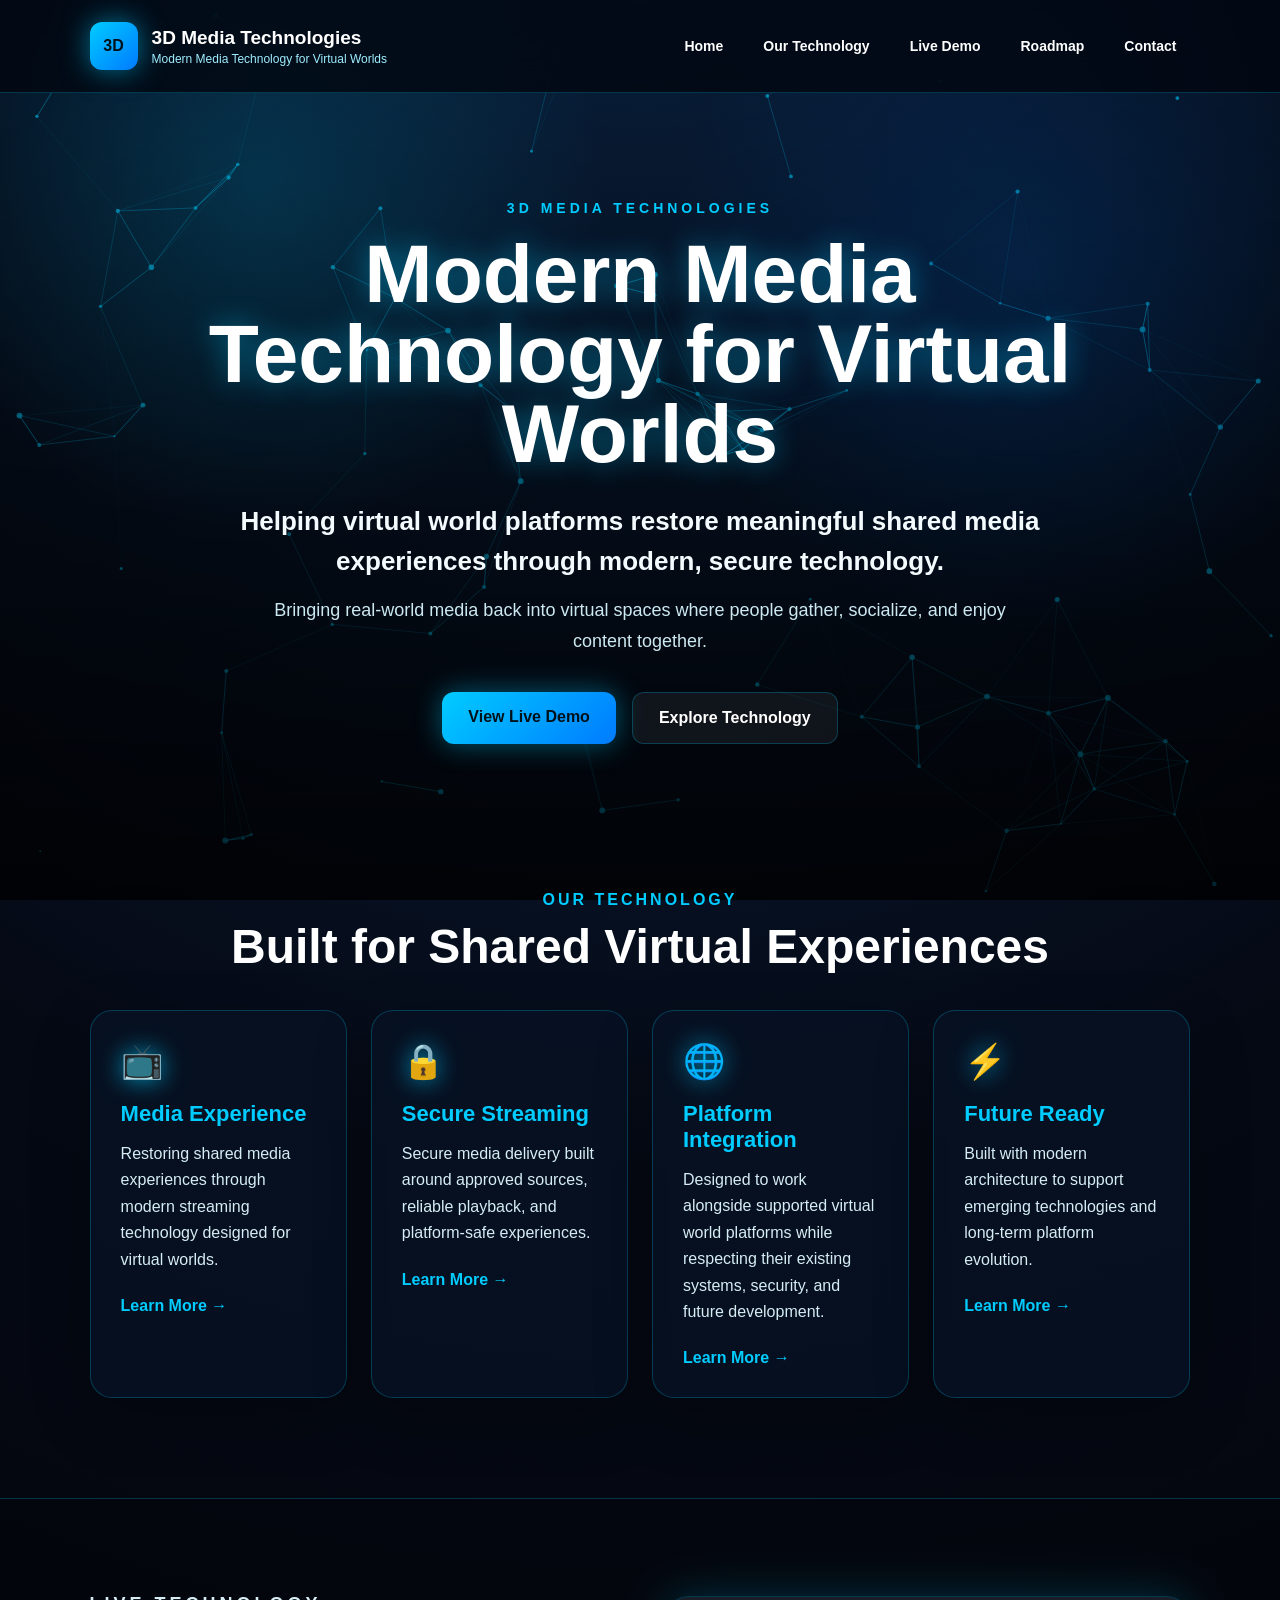
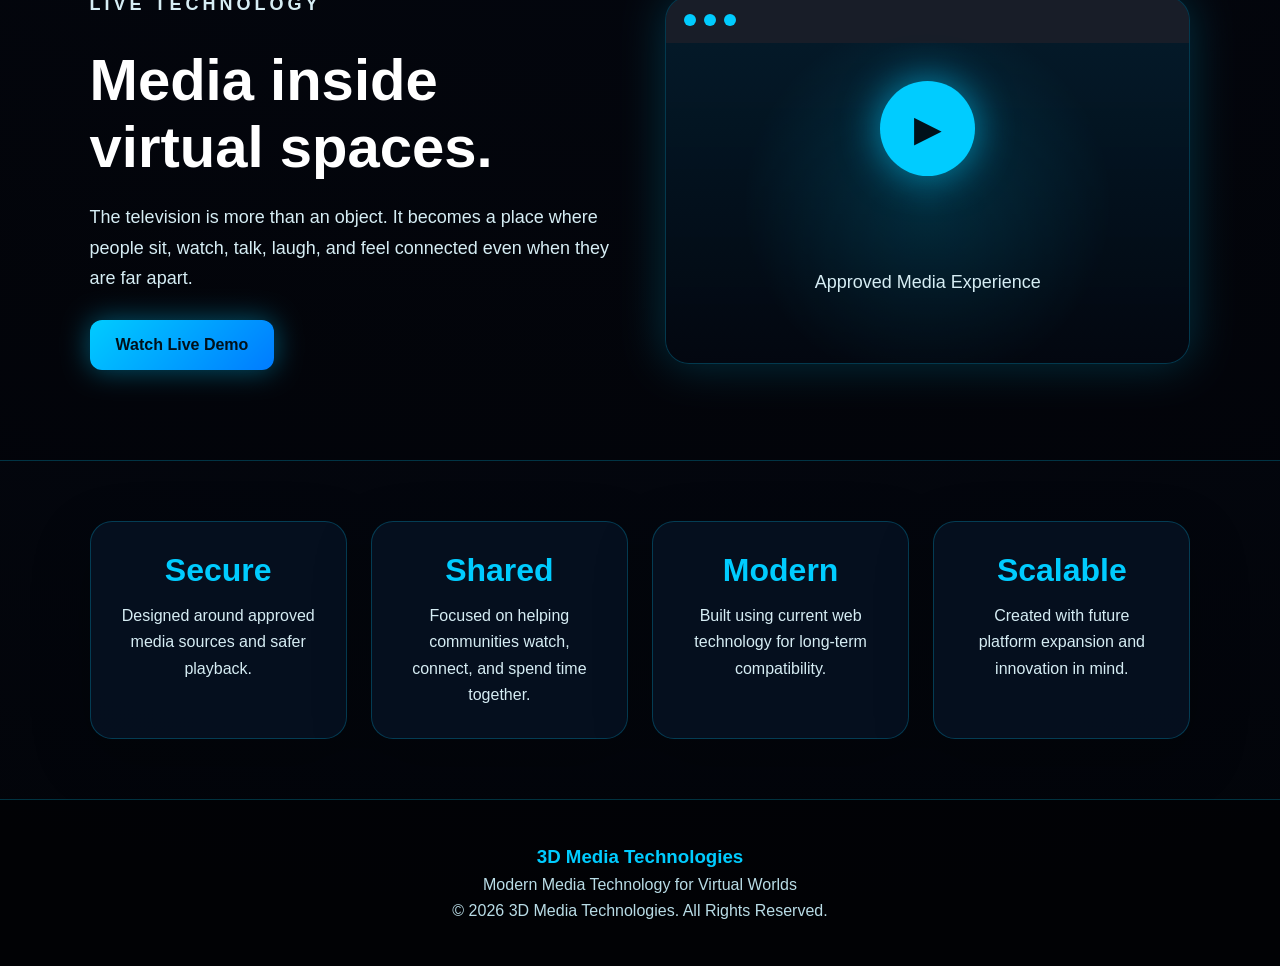
==== index.html @ 2efa40c1 "Add files via upload" ====
<!DOCTYPE html><html lang="en"><head><meta charset="UTF-8"><meta name="viewport" content="width=device-width, initial-scale=1.0"><title>3D Media Technologies</title><link rel="stylesheet" href="style.css"></head><body><canvas id="networkCanvas"></canvas>
<header class="navbar">
  <div class="brand"><span class="logo">3D</span><div><h2>3D Media Technologies</h2><p>Modern Media Technology for Virtual Worlds</p></div></div>
  <nav><a href="index.html">Home</a><a href="technology.html">Our Technology</a><a href="demo.html">Live Demo</a><a href="roadmap.html">Roadmap</a><a href="contact.html">Contact</a></nav>
</header><main>
<section class="hero"><div class="hero-content"><p class="eyebrow">3D MEDIA TECHNOLOGIES</p><h1>Modern Media Technology for Virtual Worlds</h1><p class="hero-text">Helping virtual world platforms restore meaningful shared media experiences through modern, secure technology.</p><p class="hero-subtext">Bringing real-world media back into virtual spaces where people gather, socialize, and enjoy content together.</p><div class="hero-buttons"><a class="primary-btn" href="demo.html">View Live Demo</a><a class="secondary-btn" href="technology.html">Explore Technology</a></div></div></section>
<section class="cards-section"><div class="section-title"><p>OUR TECHNOLOGY</p><h2>Built for Shared Virtual Experiences</h2></div><div class="cards">
<div class="card"><div class="icon">📺</div><h3>Media Experience</h3><p>Restoring shared media experiences through modern streaming technology designed for virtual worlds.</p><a href="technology.html">Learn More →</a></div>
<div class="card"><div class="icon">🔒</div><h3>Secure Streaming</h3><p>Secure media delivery built around approved sources, reliable playback, and platform-safe experiences.</p><a href="technology.html">Learn More →</a></div>
<div class="card"><div class="icon">🌐</div><h3>Platform Integration</h3><p>Designed to work alongside supported virtual world platforms while respecting their existing systems, security, and future development.</p><a href="technology.html">Learn More →</a></div>
<div class="card"><div class="icon">⚡</div><h3>Future Ready</h3><p>Built with modern architecture to support emerging technologies and long-term platform evolution.</p><a href="roadmap.html">Learn More →</a></div>
</div></section>
<section class="showcase"><div><p class="eyebrow">LIVE TECHNOLOGY</p><h2>Media inside virtual spaces.</h2><p>The television is more than an object. It becomes a place where people sit, watch, talk, laugh, and feel connected even when they are far apart.</p><a class="primary-btn" href="demo.html">Watch Live Demo</a></div><div class="screen-card"><div class="screen-top"><span></span><span></span><span></span></div><div class="screen-body"><div class="play-circle">▶</div><p>Approved Media Experience</p></div></div></section>
<section class="stats-section"><div class="stat-card"><h3>Secure</h3><p>Designed around approved media sources and safer playback.</p></div><div class="stat-card"><h3>Shared</h3><p>Focused on helping communities watch, connect, and spend time together.</p></div><div class="stat-card"><h3>Modern</h3><p>Built using current web technology for long-term compatibility.</p></div><div class="stat-card"><h3>Scalable</h3><p>Created with future platform expansion and innovation in mind.</p></div></section>
</main>
<footer><h3>3D Media Technologies</h3><p>Modern Media Technology for Virtual Worlds</p><p>© 2026 3D Media Technologies. All Rights Reserved.</p></footer><script src="script.js"></script></body></html>
---- style.css ----
*{margin:0;padding:0;box-sizing:border-box}:root{--blue:#00ccff;--blue2:#007bff;--line:rgba(0,204,255,.24);--card:rgba(7,18,36,.78)}body{min-height:100vh;background:radial-gradient(circle at top,#0b2547 0%,#050914 45%,#020409 100%);color:white;font-family:Arial,Helvetica,sans-serif;overflow-x:hidden}#networkCanvas{position:fixed;inset:0;z-index:-2;width:100%;height:100%}body:before{content:"";position:fixed;inset:0;background:radial-gradient(circle at 20% 20%,rgba(0,204,255,.17),transparent 28%),radial-gradient(circle at 80% 30%,rgba(0,120,255,.15),transparent 30%),linear-gradient(rgba(0,0,0,.15),rgba(0,0,0,.78));z-index:-1}.navbar{position:sticky;top:0;z-index:10;display:flex;justify-content:space-between;align-items:center;gap:28px;padding:22px 7%;background:rgba(2,6,15,.78);backdrop-filter:blur(18px);border-bottom:1px solid var(--line)}.brand{display:flex;align-items:center;gap:14px}.logo{display:grid;place-items:center;width:48px;height:48px;background:linear-gradient(135deg,var(--blue),var(--blue2));color:#00111a;font-weight:900;border-radius:12px;box-shadow:0 0 28px rgba(0,204,255,.55)}.brand h2{font-size:19px}.brand p{color:#9feeff;font-size:12px;margin-top:3px}.navbar nav{display:flex;gap:12px;flex-wrap:wrap;justify-content:flex-end}.navbar nav a{color:white;text-decoration:none;font-size:14px;font-weight:700;padding:10px 14px;border-radius:999px;transition:.25s}.navbar nav a:hover{color:#00111a;background:var(--blue);box-shadow:0 0 20px rgba(0,204,255,.5)}.hero{min-height:82vh;display:grid;place-items:center;text-align:center;padding:90px 7% 70px}.page-hero{min-height:70vh}.hero-content{max-width:980px;animation:fadeUp .9s ease both}.eyebrow{color:var(--blue);font-size:14px;letter-spacing:4px;font-weight:900;margin-bottom:18px}.hero h1{font-size:clamp(42px,7vw,82px);line-height:.98;text-shadow:0 0 28px rgba(0,204,255,.45);margin-bottom:26px}.hero-text{max-width:850px;margin:0 auto 14px;font-size:clamp(19px,2.4vw,26px);line-height:1.55;color:#f4fbff;font-weight:700}.hero-subtext{max-width:760px;margin:0 auto 36px;font-size:18px;line-height:1.7;color:#cce9f2}.hero-buttons{display:flex;justify-content:center;gap:16px;flex-wrap:wrap}.primary-btn,.secondary-btn,.button{display:inline-block;text-decoration:none;padding:16px 26px;border-radius:12px;font-weight:900;transition:.25s}.primary-btn,.button{background:linear-gradient(135deg,var(--blue),var(--blue2));color:#00111a;box-shadow:0 0 28px rgba(0,204,255,.42)}.secondary-btn{color:white;border:1px solid var(--line);background:rgba(255,255,255,.06)}.primary-btn:hover,.secondary-btn:hover,.button:hover{transform:translateY(-4px);box-shadow:0 0 35px rgba(0,204,255,.65)}.cards-section{padding:60px 7% 100px}.section-title{text-align:center;margin-bottom:36px}.section-title p{color:var(--blue);font-weight:900;letter-spacing:3px;margin-bottom:10px}.section-title h2{font-size:clamp(30px,4vw,48px)}.cards{display:grid;grid-template-columns:repeat(4,1fr);gap:24px}.page-cards{margin-top:42px}.card,.stat-card,.contact-box,.timeline div{background:var(--card);border:1px solid var(--line);border-radius:22px;padding:30px;box-shadow:0 20px 60px rgba(0,0,0,.24);transition:.25s}.card:hover,.stat-card:hover,.timeline div:hover{transform:translateY(-8px);border-color:rgba(0,204,255,.7);box-shadow:0 0 35px rgba(0,204,255,.22)}.icon{font-size:34px;margin-bottom:20px;filter:drop-shadow(0 0 12px rgba(0,204,255,.7))}.card h3,.stat-card h3,.timeline h3,.contact-box h3{color:var(--blue);margin-bottom:14px;font-size:22px}.card p,.stat-card p,.timeline p,.contact-box p{color:#d6edf4;line-height:1.65;font-size:16px}.card a{color:var(--blue);display:inline-block;margin-top:24px;text-decoration:none;font-weight:900}.showcase{padding:90px 7%;display:grid;grid-template-columns:1fr 1fr;gap:50px;align-items:center;background:rgba(0,0,0,.22);border-top:1px solid var(--line);border-bottom:1px solid var(--line)}.showcase h2{font-size:clamp(34px,5vw,58px);margin-bottom:22px}.showcase p{color:#d6edf4;line-height:1.7;font-size:18px;margin-bottom:26px}.screen-card{border:1px solid var(--line);border-radius:24px;overflow:hidden;background:rgba(5,12,25,.86);box-shadow:0 0 45px rgba(0,204,255,.22)}.screen-top{height:46px;background:rgba(255,255,255,.08);display:flex;align-items:center;gap:8px;padding:0 18px}.screen-top span{width:12px;height:12px;border-radius:50%;background:var(--blue)}.screen-body{height:320px;display:grid;place-items:center;text-align:center;background:linear-gradient(rgba(0,204,255,.08),rgba(0,0,0,.3)),radial-gradient(circle,rgba(0,204,255,.18),transparent 60%)}.play-circle{width:95px;height:95px;display:grid;place-items:center;border-radius:50%;background:var(--blue);color:#00111a;font-size:36px;box-shadow:0 0 40px rgba(0,204,255,.65);margin-bottom:14px}.stats-section{padding:60px 7%;display:grid;grid-template-columns:repeat(4,1fr);gap:24px}.stat-card{text-align:center}.stat-card h3{font-size:32px}.timeline{display:grid;grid-template-columns:repeat(4,1fr);gap:24px;margin-top:42px}.timeline span{display:inline-grid;place-items:center;width:44px;height:44px;border-radius:50%;background:var(--blue);color:#00111a;font-weight:900;margin-bottom:18px}.player{margin:30px auto;display:flex;justify-content:center;gap:12px;flex-wrap:wrap}input{width:430px;max-width:90%;padding:15px;font-size:17px;border-radius:10px;border:1px solid var(--line);background:rgba(255,255,255,.94)}button{padding:15px 25px;font-size:17px;border-radius:10px;border:none;background:var(--blue);color:#00111a;font-weight:900;cursor:pointer}#videoBox{margin-top:35px}iframe{max-width:92%;border-radius:16px;box-shadow:0 0 40px rgba(0,204,255,.25)}.contact-box{max-width:650px;margin:38px auto 0}footer{text-align:center;padding:46px 7%;background:rgba(0,0,0,.42);border-top:1px solid var(--line)}footer h3{color:var(--blue);margin-bottom:8px}footer p{color:#b9dce6;margin-top:8px}@keyframes fadeUp{from{opacity:0;transform:translateY(24px)}to{opacity:1;transform:translateY(0)}}@media(max-width:1000px){.navbar{flex-direction:column;align-items:flex-start}.navbar nav{justify-content:flex-start}.cards,.stats-section,.timeline{grid-template-columns:repeat(2,1fr)}.showcase{grid-template-columns:1fr}}@media(max-width:620px){.navbar{padding:20px}.brand h2{font-size:17px}.hero{min-height:auto;padding:80px 20px 60px}.cards,.stats-section,.timeline{grid-template-columns:1fr}.cards-section,.showcase{padding:60px 20px}}
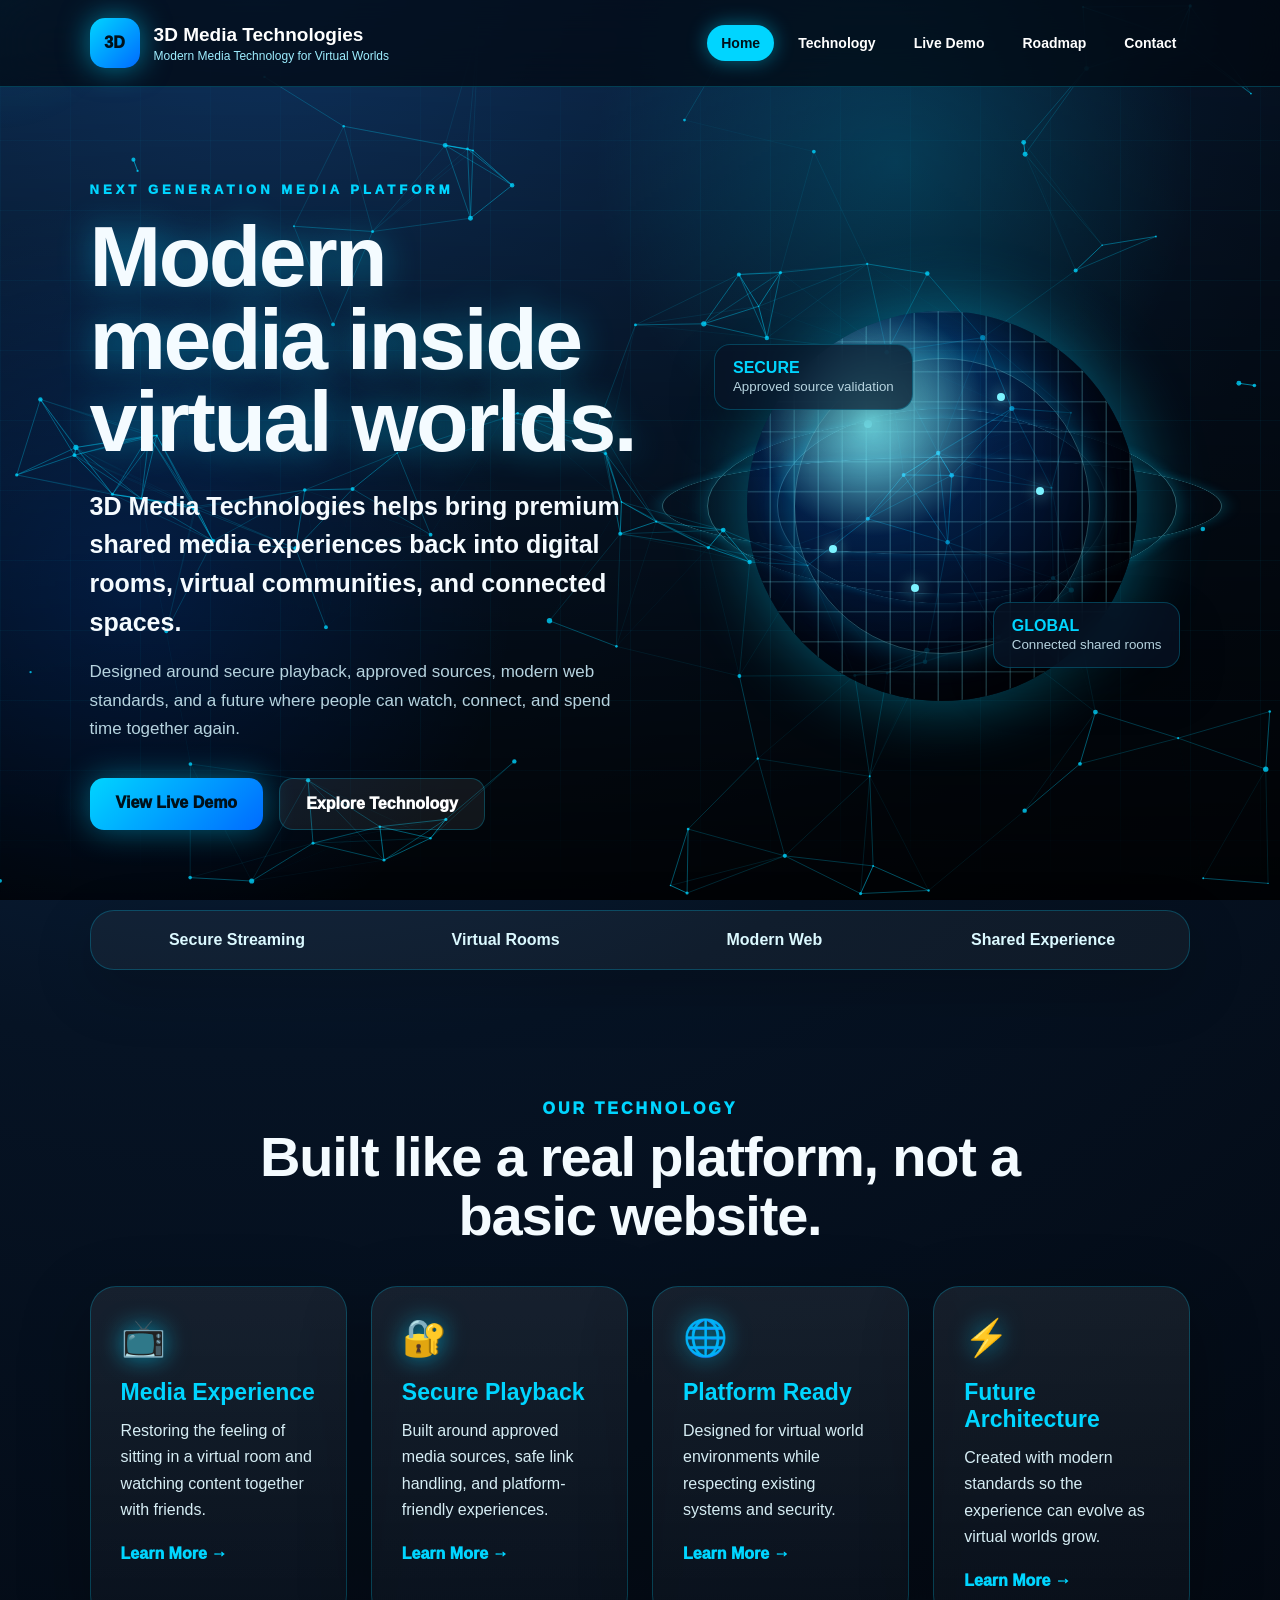
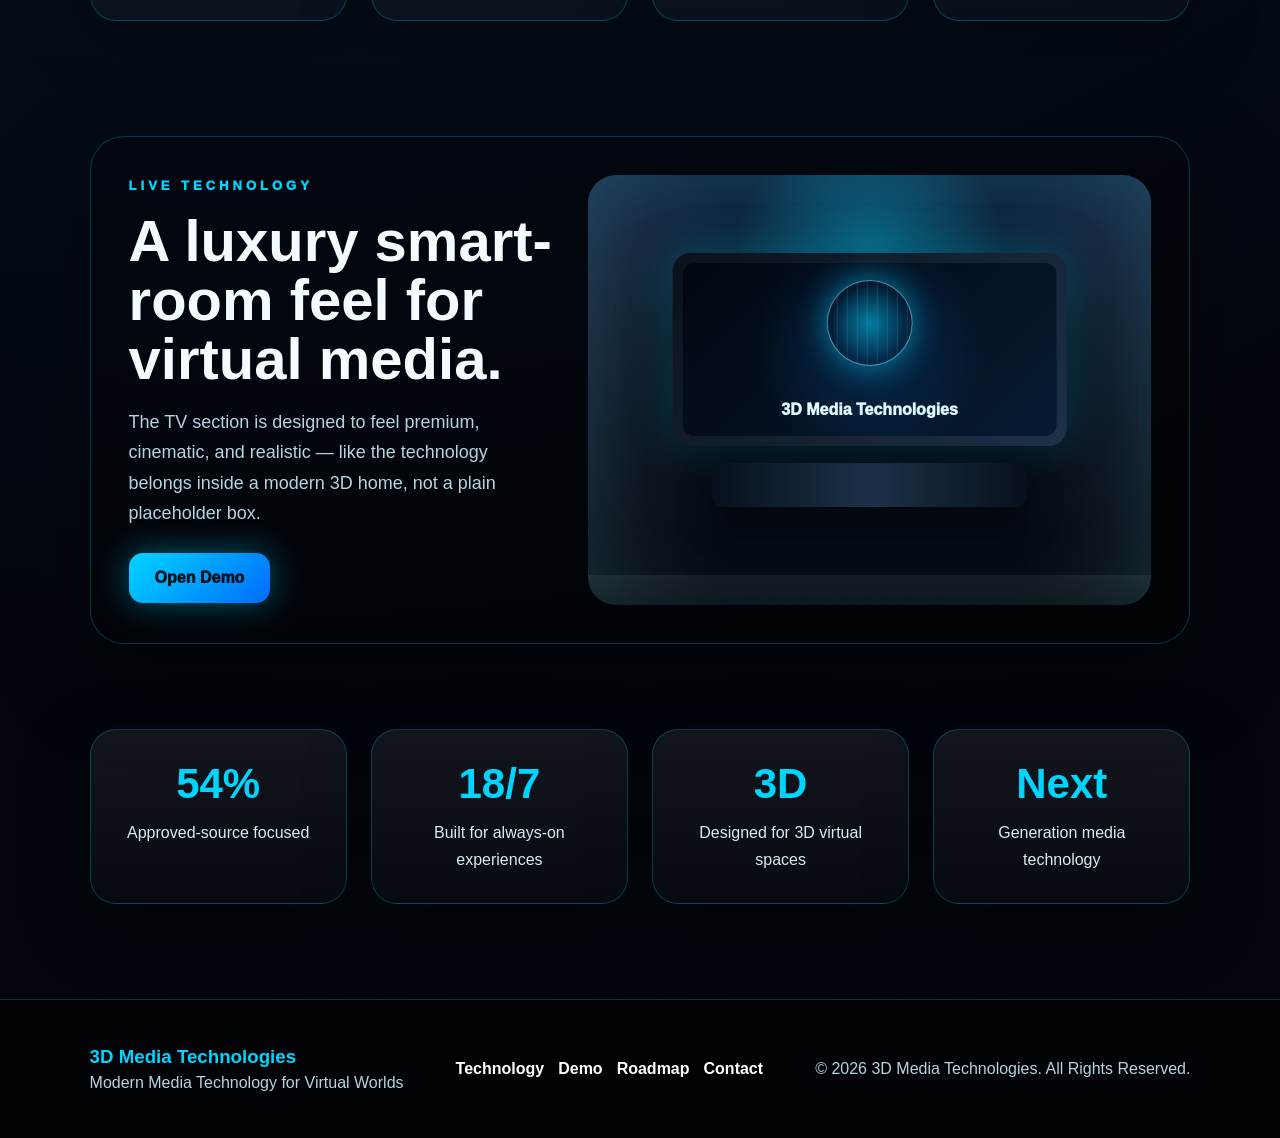
==== commit a7db5a41: "Add files via upload 3D v7" ====
--- a/index.html
+++ b/index.html
@@ -1,16 +1,112 @@
-<!DOCTYPE html><html lang="en"><head><meta charset="UTF-8"><meta name="viewport" content="width=device-width, initial-scale=1.0"><title>3D Media Technologies</title><link rel="stylesheet" href="style.css"></head><body><canvas id="networkCanvas"></canvas>
-<header class="navbar">
-  <div class="brand"><span class="logo">3D</span><div><h2>3D Media Technologies</h2><p>Modern Media Technology for Virtual Worlds</p></div></div>
-  <nav><a href="index.html">Home</a><a href="technology.html">Our Technology</a><a href="demo.html">Live Demo</a><a href="roadmap.html">Roadmap</a><a href="contact.html">Contact</a></nav>
-</header><main>
-<section class="hero"><div class="hero-content"><p class="eyebrow">3D MEDIA TECHNOLOGIES</p><h1>Modern Media Technology for Virtual Worlds</h1><p class="hero-text">Helping virtual world platforms restore meaningful shared media experiences through modern, secure technology.</p><p class="hero-subtext">Bringing real-world media back into virtual spaces where people gather, socialize, and enjoy content together.</p><div class="hero-buttons"><a class="primary-btn" href="demo.html">View Live Demo</a><a class="secondary-btn" href="technology.html">Explore Technology</a></div></div></section>
-<section class="cards-section"><div class="section-title"><p>OUR TECHNOLOGY</p><h2>Built for Shared Virtual Experiences</h2></div><div class="cards">
-<div class="card"><div class="icon">📺</div><h3>Media Experience</h3><p>Restoring shared media experiences through modern streaming technology designed for virtual worlds.</p><a href="technology.html">Learn More →</a></div>
-<div class="card"><div class="icon">🔒</div><h3>Secure Streaming</h3><p>Secure media delivery built around approved sources, reliable playback, and platform-safe experiences.</p><a href="technology.html">Learn More →</a></div>
-<div class="card"><div class="icon">🌐</div><h3>Platform Integration</h3><p>Designed to work alongside supported virtual world platforms while respecting their existing systems, security, and future development.</p><a href="technology.html">Learn More →</a></div>
-<div class="card"><div class="icon">⚡</div><h3>Future Ready</h3><p>Built with modern architecture to support emerging technologies and long-term platform evolution.</p><a href="roadmap.html">Learn More →</a></div>
-</div></section>
-<section class="showcase"><div><p class="eyebrow">LIVE TECHNOLOGY</p><h2>Media inside virtual spaces.</h2><p>The television is more than an object. It becomes a place where people sit, watch, talk, laugh, and feel connected even when they are far apart.</p><a class="primary-btn" href="demo.html">Watch Live Demo</a></div><div class="screen-card"><div class="screen-top"><span></span><span></span><span></span></div><div class="screen-body"><div class="play-circle">▶</div><p>Approved Media Experience</p></div></div></section>
-<section class="stats-section"><div class="stat-card"><h3>Secure</h3><p>Designed around approved media sources and safer playback.</p></div><div class="stat-card"><h3>Shared</h3><p>Focused on helping communities watch, connect, and spend time together.</p></div><div class="stat-card"><h3>Modern</h3><p>Built using current web technology for long-term compatibility.</p></div><div class="stat-card"><h3>Scalable</h3><p>Created with future platform expansion and innovation in mind.</p></div></section>
-</main>
-<footer><h3>3D Media Technologies</h3><p>Modern Media Technology for Virtual Worlds</p><p>© 2026 3D Media Technologies. All Rights Reserved.</p></footer><script src="script.js"></script></body></html>+<!DOCTYPE html>
+<html lang="en">
+<head>
+  <meta charset="UTF-8" />
+  <meta name="viewport" content="width=device-width, initial-scale=1.0" />
+  <title>3D Media Technologies</title>
+  <link rel="stylesheet" href="style.css" />
+</head>
+<body>
+  <canvas id="networkCanvas"></canvas>
+  <div class="cursor-glow"></div>
+
+  <header class="navbar">
+    <a class="brand" href="index.html">
+      <span class="logo">3D</span>
+      <div>
+        <h2>3D Media Technologies</h2>
+        <p>Modern Media Technology for Virtual Worlds</p>
+      </div>
+    </a>
+    <button class="menu-toggle" aria-label="Open menu">☰</button>
+    <nav>
+      <a class="active" href="index.html">Home</a>
+      <a href="technology.html">Technology</a>
+      <a href="demo.html">Live Demo</a>
+      <a href="roadmap.html">Roadmap</a>
+      <a href="contact.html">Contact</a>
+    </nav>
+  </header>
+
+  <main>
+    <section class="hero hero-split">
+      <div class="hero-copy reveal">
+        <p class="eyebrow">NEXT GENERATION MEDIA PLATFORM</p>
+        <h1>Modern media inside virtual worlds.</h1>
+        <p class="hero-text">3D Media Technologies helps bring premium shared media experiences back into digital rooms, virtual communities, and connected spaces.</p>
+        <p class="hero-subtext">Designed around secure playback, approved sources, modern web standards, and a future where people can watch, connect, and spend time together again.</p>
+        <div class="hero-buttons">
+          <a class="primary-btn" href="demo.html">View Live Demo</a>
+          <a class="secondary-btn" href="technology.html">Explore Technology</a>
+        </div>
+      </div>
+
+      <div class="globe-stage reveal delay-1" aria-label="Animated technology globe">
+        <div class="orbit orbit-one"></div>
+        <div class="orbit orbit-two"></div>
+        <div class="orbit orbit-three"></div>
+        <div class="digital-globe">
+          <span></span><span></span><span></span><span></span><span></span>
+        </div>
+        <div class="data-card data-card-one"><strong>SECURE</strong><small>Approved source validation</small></div>
+        <div class="data-card data-card-two"><strong>GLOBAL</strong><small>Connected shared rooms</small></div>
+      </div>
+    </section>
+
+    <section class="trust-bar reveal">
+      <span>Secure Streaming</span>
+      <span>Virtual Rooms</span>
+      <span>Modern Web</span>
+      <span>Shared Experience</span>
+    </section>
+
+    <section class="cards-section">
+      <div class="section-title reveal">
+        <p>OUR TECHNOLOGY</p>
+        <h2>Built like a real platform, not a basic website.</h2>
+      </div>
+      <div class="cards">
+        <article class="card reveal"><div class="icon">📺</div><h3>Media Experience</h3><p>Restoring the feeling of sitting in a virtual room and watching content together with friends.</p><a href="technology.html">Learn More →</a></article>
+        <article class="card reveal delay-1"><div class="icon">🔐</div><h3>Secure Playback</h3><p>Built around approved media sources, safe link handling, and platform-friendly experiences.</p><a href="technology.html">Learn More →</a></article>
+        <article class="card reveal delay-2"><div class="icon">🌐</div><h3>Platform Ready</h3><p>Designed for virtual world environments while respecting existing systems and security.</p><a href="technology.html">Learn More →</a></article>
+        <article class="card reveal delay-3"><div class="icon">⚡</div><h3>Future Architecture</h3><p>Created with modern standards so the experience can evolve as virtual worlds grow.</p><a href="roadmap.html">Learn More →</a></article>
+      </div>
+    </section>
+
+    <section class="living-room-showcase reveal">
+      <div class="showcase-copy">
+        <p class="eyebrow">LIVE TECHNOLOGY</p>
+        <h2>A luxury smart-room feel for virtual media.</h2>
+        <p>The TV section is designed to feel premium, cinematic, and realistic — like the technology belongs inside a modern 3D home, not a plain placeholder box.</p>
+        <a class="primary-btn" href="demo.html">Open Demo</a>
+      </div>
+      <div class="room-art" aria-label="Modern living room with wall mounted TV">
+        <div class="wall-light"></div>
+        <div class="tv-frame">
+          <div class="tv-screen">
+            <div class="tv-globe"></div>
+            <p>3D Media Technologies</p>
+          </div>
+        </div>
+        <div class="console"></div>
+        <div class="floor"></div>
+      </div>
+    </section>
+
+    <section class="stats-section">
+      <div class="stat-card reveal"><h3 data-count="100">0</h3><p>Approved-source focused</p></div>
+      <div class="stat-card reveal delay-1"><h3 data-count="24">0</h3><p>Built for always-on experiences</p></div>
+      <div class="stat-card reveal delay-2"><h3 data-count="3">0</h3><p>Designed for 3D virtual spaces</p></div>
+      <div class="stat-card reveal delay-3"><h3>Next</h3><p>Generation media technology</p></div>
+    </section>
+  </main>
+
+  <footer class="footer">
+    <div><h3>3D Media Technologies</h3><p>Modern Media Technology for Virtual Worlds</p></div>
+    <div class="footer-links"><a href="technology.html">Technology</a><a href="demo.html">Demo</a><a href="roadmap.html">Roadmap</a><a href="contact.html">Contact</a></div>
+    <p>© 2026 3D Media Technologies. All Rights Reserved.</p>
+  </footer>
+
+  <script src="script.js"></script>
+</body>
+</html>
--- a/style.css
+++ b/style.css
@@ -1 +1 @@
-*{margin:0;padding:0;box-sizing:border-box}:root{--blue:#00ccff;--blue2:#007bff;--line:rgba(0,204,255,.24);--card:rgba(7,18,36,.78)}body{min-height:100vh;background:radial-gradient(circle at top,#0b2547 0%,#050914 45%,#020409 100%);color:white;font-family:Arial,Helvetica,sans-serif;overflow-x:hidden}#networkCanvas{position:fixed;inset:0;z-index:-2;width:100%;height:100%}body:before{content:"";position:fixed;inset:0;background:radial-gradient(circle at 20% 20%,rgba(0,204,255,.17),transparent 28%),radial-gradient(circle at 80% 30%,rgba(0,120,255,.15),transparent 30%),linear-gradient(rgba(0,0,0,.15),rgba(0,0,0,.78));z-index:-1}.navbar{position:sticky;top:0;z-index:10;display:flex;justify-content:space-between;align-items:center;gap:28px;padding:22px 7%;background:rgba(2,6,15,.78);backdrop-filter:blur(18px);border-bottom:1px solid var(--line)}.brand{display:flex;align-items:center;gap:14px}.logo{display:grid;place-items:center;width:48px;height:48px;background:linear-gradient(135deg,var(--blue),var(--blue2));color:#00111a;font-weight:900;border-radius:12px;box-shadow:0 0 28px rgba(0,204,255,.55)}.brand h2{font-size:19px}.brand p{color:#9feeff;font-size:12px;margin-top:3px}.navbar nav{display:flex;gap:12px;flex-wrap:wrap;justify-content:flex-end}.navbar nav a{color:white;text-decoration:none;font-size:14px;font-weight:700;padding:10px 14px;border-radius:999px;transition:.25s}.navbar nav a:hover{color:#00111a;background:var(--blue);box-shadow:0 0 20px rgba(0,204,255,.5)}.hero{min-height:82vh;display:grid;place-items:center;text-align:center;padding:90px 7% 70px}.page-hero{min-height:70vh}.hero-content{max-width:980px;animation:fadeUp .9s ease both}.eyebrow{color:var(--blue);font-size:14px;letter-spacing:4px;font-weight:900;margin-bottom:18px}.hero h1{font-size:clamp(42px,7vw,82px);line-height:.98;text-shadow:0 0 28px rgba(0,204,255,.45);margin-bottom:26px}.hero-text{max-width:850px;margin:0 auto 14px;font-size:clamp(19px,2.4vw,26px);line-height:1.55;color:#f4fbff;font-weight:700}.hero-subtext{max-width:760px;margin:0 auto 36px;font-size:18px;line-height:1.7;color:#cce9f2}.hero-buttons{display:flex;justify-content:center;gap:16px;flex-wrap:wrap}.primary-btn,.secondary-btn,.button{display:inline-block;text-decoration:none;padding:16px 26px;border-radius:12px;font-weight:900;transition:.25s}.primary-btn,.button{background:linear-gradient(135deg,var(--blue),var(--blue2));color:#00111a;box-shadow:0 0 28px rgba(0,204,255,.42)}.secondary-btn{color:white;border:1px solid var(--line);background:rgba(255,255,255,.06)}.primary-btn:hover,.secondary-btn:hover,.button:hover{transform:translateY(-4px);box-shadow:0 0 35px rgba(0,204,255,.65)}.cards-section{padding:60px 7% 100px}.section-title{text-align:center;margin-bottom:36px}.section-title p{color:var(--blue);font-weight:900;letter-spacing:3px;margin-bottom:10px}.section-title h2{font-size:clamp(30px,4vw,48px)}.cards{display:grid;grid-template-columns:repeat(4,1fr);gap:24px}.page-cards{margin-top:42px}.card,.stat-card,.contact-box,.timeline div{background:var(--card);border:1px solid var(--line);border-radius:22px;padding:30px;box-shadow:0 20px 60px rgba(0,0,0,.24);transition:.25s}.card:hover,.stat-card:hover,.timeline div:hover{transform:translateY(-8px);border-color:rgba(0,204,255,.7);box-shadow:0 0 35px rgba(0,204,255,.22)}.icon{font-size:34px;margin-bottom:20px;filter:drop-shadow(0 0 12px rgba(0,204,255,.7))}.card h3,.stat-card h3,.timeline h3,.contact-box h3{color:var(--blue);margin-bottom:14px;font-size:22px}.card p,.stat-card p,.timeline p,.contact-box p{color:#d6edf4;line-height:1.65;font-size:16px}.card a{color:var(--blue);display:inline-block;margin-top:24px;text-decoration:none;font-weight:900}.showcase{padding:90px 7%;display:grid;grid-template-columns:1fr 1fr;gap:50px;align-items:center;background:rgba(0,0,0,.22);border-top:1px solid var(--line);border-bottom:1px solid var(--line)}.showcase h2{font-size:clamp(34px,5vw,58px);margin-bottom:22px}.showcase p{color:#d6edf4;line-height:1.7;font-size:18px;margin-bottom:26px}.screen-card{border:1px solid var(--line);border-radius:24px;overflow:hidden;background:rgba(5,12,25,.86);box-shadow:0 0 45px rgba(0,204,255,.22)}.screen-top{height:46px;background:rgba(255,255,255,.08);display:flex;align-items:center;gap:8px;padding:0 18px}.screen-top span{width:12px;height:12px;border-radius:50%;background:var(--blue)}.screen-body{height:320px;display:grid;place-items:center;text-align:center;background:linear-gradient(rgba(0,204,255,.08),rgba(0,0,0,.3)),radial-gradient(circle,rgba(0,204,255,.18),transparent 60%)}.play-circle{width:95px;height:95px;display:grid;place-items:center;border-radius:50%;background:var(--blue);color:#00111a;font-size:36px;box-shadow:0 0 40px rgba(0,204,255,.65);margin-bottom:14px}.stats-section{padding:60px 7%;display:grid;grid-template-columns:repeat(4,1fr);gap:24px}.stat-card{text-align:center}.stat-card h3{font-size:32px}.timeline{display:grid;grid-template-columns:repeat(4,1fr);gap:24px;margin-top:42px}.timeline span{display:inline-grid;place-items:center;width:44px;height:44px;border-radius:50%;background:var(--blue);color:#00111a;font-weight:900;margin-bottom:18px}.player{margin:30px auto;display:flex;justify-content:center;gap:12px;flex-wrap:wrap}input{width:430px;max-width:90%;padding:15px;font-size:17px;border-radius:10px;border:1px solid var(--line);background:rgba(255,255,255,.94)}button{padding:15px 25px;font-size:17px;border-radius:10px;border:none;background:var(--blue);color:#00111a;font-weight:900;cursor:pointer}#videoBox{margin-top:35px}iframe{max-width:92%;border-radius:16px;box-shadow:0 0 40px rgba(0,204,255,.25)}.contact-box{max-width:650px;margin:38px auto 0}footer{text-align:center;padding:46px 7%;background:rgba(0,0,0,.42);border-top:1px solid var(--line)}footer h3{color:var(--blue);margin-bottom:8px}footer p{color:#b9dce6;margin-top:8px}@keyframes fadeUp{from{opacity:0;transform:translateY(24px)}to{opacity:1;transform:translateY(0)}}@media(max-width:1000px){.navbar{flex-direction:column;align-items:flex-start}.navbar nav{justify-content:flex-start}.cards,.stats-section,.timeline{grid-template-columns:repeat(2,1fr)}.showcase{grid-template-columns:1fr}}@media(max-width:620px){.navbar{padding:20px}.brand h2{font-size:17px}.hero{min-height:auto;padding:80px 20px 60px}.cards,.stats-section,.timeline{grid-template-columns:1fr}.cards-section,.showcase{padding:60px 20px}}+*{margin:0;padding:0;box-sizing:border-box}:root{--blue:#00d5ff;--blue2:#006bff;--blue3:#7cf3ff;--ink:#f4fbff;--muted:#b6d3df;--line:rgba(0,213,255,.24);--card:rgba(8,22,46,.62);--dark:#02050b}html{scroll-behavior:smooth}body{min-height:100vh;background:radial-gradient(circle at 20% 0%,#103766 0%,#061324 36%,#02050b 78%);color:var(--ink);font-family:Inter,Arial,Helvetica,sans-serif;overflow-x:hidden}body:before{content:"";position:fixed;inset:0;z-index:-3;background:radial-gradient(circle at 70% 18%,rgba(0,213,255,.18),transparent 26%),radial-gradient(circle at 10% 65%,rgba(0,95,255,.16),transparent 30%),linear-gradient(180deg,rgba(0,0,0,.06),rgba(0,0,0,.84))}body:after{content:"";position:fixed;inset:0;z-index:-2;background-image:linear-gradient(rgba(0,213,255,.045) 1px,transparent 1px),linear-gradient(90deg,rgba(0,213,255,.045) 1px,transparent 1px);background-size:70px 70px;mask-image:linear-gradient(to bottom,transparent,black 18%,black 80%,transparent)}#networkCanvas{position:fixed;inset:0;width:100%;height:100%;z-index:-1}.cursor-glow{position:fixed;width:280px;height:280px;border-radius:50%;background:radial-gradient(circle,rgba(0,213,255,.13),transparent 66%);pointer-events:none;z-index:0;transform:translate(-50%,-50%);opacity:.75}.navbar{position:sticky;top:0;z-index:50;display:flex;justify-content:space-between;align-items:center;gap:24px;padding:18px 7%;background:rgba(2,7,16,.72);backdrop-filter:blur(22px);border-bottom:1px solid var(--line)}.brand{display:flex;align-items:center;gap:14px;color:white;text-decoration:none}.logo{display:grid;place-items:center;width:50px;height:50px;border-radius:15px;background:linear-gradient(135deg,var(--blue),var(--blue2));color:#00111a;font-weight:1000;box-shadow:0 0 30px rgba(0,213,255,.55)}.brand h2{font-size:19px}.brand p{font-size:12px;color:#9eeeff;margin-top:3px}.navbar nav{display:flex;gap:10px;align-items:center}.navbar nav a{color:white;text-decoration:none;font-size:14px;font-weight:800;padding:10px 14px;border-radius:999px;transition:.25s}.navbar nav a:hover,.navbar nav a.active{color:#00111a;background:var(--blue);box-shadow:0 0 20px rgba(0,213,255,.44)}.menu-toggle{display:none;background:transparent;color:white;border:1px solid var(--line);border-radius:12px;padding:10px 13px;font-size:21px}.hero{padding:95px 7% 80px}.hero-split{min-height:86vh;display:grid;grid-template-columns:1.05fr .95fr;gap:56px;align-items:center}.page-hero{padding:115px 7% 70px;min-height:58vh;display:grid;place-items:center;text-align:center}.hero-copy{max-width:830px}.hero-split .hero-copy{text-align:left}.eyebrow{color:var(--blue);font-size:13px;letter-spacing:4px;font-weight:1000;margin-bottom:18px}.hero h1,.page-hero h1{font-size:clamp(44px,7vw,86px);line-height:.96;letter-spacing:-2.5px;text-shadow:0 0 34px rgba(0,213,255,.42);margin-bottom:24px}.page-hero h1{font-size:clamp(42px,6vw,76px)}.hero-text{font-size:clamp(19px,2.15vw,25px);line-height:1.55;color:#f5fbff;font-weight:750;margin-bottom:16px}.hero-subtext{font-size:17px;line-height:1.7;color:var(--muted);margin-bottom:34px}.hero-buttons{display:flex;gap:16px;flex-wrap:wrap}.primary-btn,.secondary-btn{display:inline-block;text-decoration:none;padding:16px 26px;border-radius:14px;font-weight:1000;transition:.25s}.primary-btn{background:linear-gradient(135deg,var(--blue),var(--blue2));color:#00111a;box-shadow:0 0 32px rgba(0,213,255,.42)}.secondary-btn{color:white;border:1px solid var(--line);background:rgba(255,255,255,.065)}.primary-btn:hover,.secondary-btn:hover{transform:translateY(-4px);box-shadow:0 0 38px rgba(0,213,255,.62)}.globe-stage{position:relative;min-height:540px;display:grid;place-items:center}.digital-globe{position:relative;width:min(390px,80vw);height:min(390px,80vw);border-radius:50%;background:radial-gradient(circle at 32% 28%,rgba(124,243,255,.95),rgba(0,104,255,.2) 30%,rgba(0,10,32,.75) 62%,rgba(0,0,0,.2));box-shadow:inset -25px -30px 70px rgba(0,0,0,.74),0 0 70px rgba(0,213,255,.42);overflow:hidden;animation:float 6s ease-in-out infinite}.digital-globe:before{content:"";position:absolute;inset:0;border-radius:50%;background:repeating-linear-gradient(90deg,transparent 0 22px,rgba(124,243,255,.22) 23px 24px),repeating-linear-gradient(0deg,transparent 0 28px,rgba(124,243,255,.18) 29px 30px);animation:spin 18s linear infinite}.digital-globe:after{content:"";position:absolute;inset:12%;border:1px solid rgba(124,243,255,.28);border-radius:50%;box-shadow:0 0 30px rgba(0,213,255,.28)}.digital-globe span{position:absolute;width:8px;height:8px;background:var(--blue3);border-radius:50%;box-shadow:0 0 16px var(--blue3)}.digital-globe span:nth-child(1){top:28%;left:30%}.digital-globe span:nth-child(2){top:45%;right:24%}.digital-globe span:nth-child(3){bottom:28%;left:42%}.digital-globe span:nth-child(4){top:60%;left:21%}.digital-globe span:nth-child(5){top:21%;right:34%}.orbit{position:absolute;border:1px solid rgba(124,243,255,.34);border-radius:50%;transform:rotateX(68deg);box-shadow:0 0 20px rgba(0,213,255,.24)}.orbit-one{width:470px;height:470px;animation:rotate 12s linear infinite}.orbit-two{width:560px;height:260px;animation:rotate 16s linear reverse infinite}.orbit-three{width:330px;height:520px;animation:rotate 20s linear infinite}.data-card{position:absolute;padding:14px 18px;border:1px solid var(--line);border-radius:16px;background:rgba(7,18,36,.72);backdrop-filter:blur(14px);box-shadow:0 20px 45px rgba(0,0,0,.25)}.data-card strong{display:block;color:var(--blue)}.data-card small{color:var(--muted)}.data-card-one{left:4%;top:20%}.data-card-two{right:2%;bottom:20%}.trust-bar{margin:0 7% 60px;padding:20px;border:1px solid var(--line);border-radius:24px;background:rgba(255,255,255,.045);display:grid;grid-template-columns:repeat(4,1fr);gap:16px;text-align:center;box-shadow:0 20px 60px rgba(0,0,0,.2)}.trust-bar span{color:#dbf9ff;font-weight:900}.cards-section{padding:70px 7% 95px}.section-title{text-align:center;max-width:850px;margin:0 auto 40px}.section-title p{color:var(--blue);letter-spacing:3px;font-weight:1000;margin-bottom:10px}.section-title h2{font-size:clamp(32px,4.6vw,56px);line-height:1.05;letter-spacing:-1.2px}.cards{display:grid;grid-template-columns:repeat(4,1fr);gap:24px}.feature-grid{grid-template-columns:repeat(2,1fr);max-width:1100px;margin:auto}.card,.stat-card,.contact-box,.demo-panel,.timeline-item{position:relative;background:linear-gradient(180deg,rgba(255,255,255,.07),rgba(255,255,255,.025));border:1px solid var(--line);border-radius:26px;padding:30px;box-shadow:0 22px 70px rgba(0,0,0,.3);overflow:hidden;transition:.25s}.card:before,.stat-card:before,.contact-box:before,.demo-panel:before,.timeline-item:before{content:"";position:absolute;inset:-1px;background:radial-gradient(circle at var(--mx,50%) var(--my,0%),rgba(0,213,255,.25),transparent 30%);opacity:0;transition:.25s}.card:hover,.stat-card:hover,.timeline-item:hover{transform:translateY(-8px);border-color:rgba(0,213,255,.7);box-shadow:0 0 38px rgba(0,213,255,.2)}.card:hover:before,.stat-card:hover:before,.contact-box:hover:before,.demo-panel:hover:before,.timeline-item:hover:before{opacity:1}.card>* ,.stat-card>* ,.contact-box>* ,.demo-panel>* ,.timeline-item>*{position:relative}.icon{font-size:36px;margin-bottom:20px;filter:drop-shadow(0 0 12px rgba(0,213,255,.6))}.card h3,.stat-card h3,.contact-box h3,.timeline-item h3{color:var(--blue);font-size:23px;margin-bottom:12px}.card p,.stat-card p,.contact-box p,.timeline-item p{color:#d6edf4;line-height:1.65;font-size:16px}.card a{display:inline-block;margin-top:22px;color:var(--blue);font-weight:1000;text-decoration:none}.living-room-showcase{margin:20px 7% 85px;padding:38px;display:grid;grid-template-columns:.86fr 1.14fr;gap:34px;align-items:center;border:1px solid var(--line);border-radius:34px;background:rgba(0,0,0,.28);box-shadow:0 30px 90px rgba(0,0,0,.35)}.showcase-copy h2{font-size:clamp(34px,5vw,58px);line-height:1.02;margin-bottom:18px}.showcase-copy p:not(.eyebrow){color:var(--muted);font-size:18px;line-height:1.7;margin-bottom:24px}.room-art{position:relative;height:430px;border-radius:28px;overflow:hidden;background:linear-gradient(180deg,#122842,#08111f 62%,#03070d);box-shadow:inset 0 0 80px rgba(0,213,255,.12)}.wall-light{position:absolute;inset:0;background:radial-gradient(circle at 50% 18%,rgba(0,213,255,.38),transparent 30%),linear-gradient(90deg,rgba(255,255,255,.06),transparent 25%,transparent 75%,rgba(255,255,255,.05))}.tv-frame{position:absolute;left:50%;top:18%;transform:translateX(-50%);width:70%;height:45%;padding:10px;border-radius:18px;background:linear-gradient(135deg,#0b111b,#1d3148);box-shadow:0 22px 60px rgba(0,0,0,.62),0 0 45px rgba(0,213,255,.35)}.tv-screen{height:100%;border-radius:12px;background:radial-gradient(circle,#0b8fff33,transparent 56%),linear-gradient(135deg,#020711,#061a32);display:grid;place-items:center;text-align:center}.tv-screen p{font-weight:1000;color:#dffaff}.tv-globe{width:86px;height:86px;border-radius:50%;border:1px solid rgba(124,243,255,.55);background:repeating-linear-gradient(90deg,transparent 0 9px,rgba(124,243,255,.25) 10px),radial-gradient(circle,rgba(0,213,255,.5),transparent 65%);box-shadow:0 0 30px rgba(0,213,255,.55);animation:spin 10s linear infinite}.console{position:absolute;left:22%;right:22%;bottom:23%;height:44px;border-radius:10px;background:linear-gradient(90deg,#07101c,#1c3149,#07101c);box-shadow:0 18px 35px rgba(0,0,0,.45)}.floor{position:absolute;left:-10%;right:-10%;bottom:-24%;height:42%;background:linear-gradient(180deg,rgba(255,255,255,.06),rgba(0,0,0,.55));transform:perspective(400px) rotateX(55deg);border-top:1px solid rgba(255,255,255,.12)}.stats-section{padding:0 7% 95px;display:grid;grid-template-columns:repeat(4,1fr);gap:24px}.stat-card{text-align:center}.stat-card h3{font-size:42px}.demo-panel{width:min(980px,100%);text-align:center}.player{margin:28px auto 22px;display:flex;justify-content:center;gap:12px;flex-wrap:wrap}input{width:500px;max-width:100%;padding:16px 18px;font-size:16px;border-radius:14px;border:1px solid var(--line);background:rgba(255,255,255,.94);outline:none}button{padding:16px 25px;font-size:16px;border-radius:14px;border:none;background:linear-gradient(135deg,var(--blue),var(--blue2));color:#00111a;font-weight:1000;cursor:pointer}.video-shell{margin-top:28px;border:1px solid var(--line);border-radius:22px;min-height:330px;background:rgba(0,0,0,.24);display:grid;place-items:center;overflow:hidden}.empty-player{text-align:center;color:var(--muted)}.play-circle{width:92px;height:92px;border-radius:50%;display:grid;place-items:center;background:var(--blue);color:#00111a;font-size:32px;box-shadow:0 0 36px rgba(0,213,255,.55);margin:0 auto 14px}iframe{width:min(820px,100%);aspect-ratio:16/9;height:auto;border:0;border-radius:18px}.roadmap-wrap{position:relative;margin:0 7% 95px;display:grid;grid-template-columns:repeat(4,1fr);gap:24px}.timeline-line{position:absolute;left:7%;right:7%;top:52px;height:2px;background:linear-gradient(90deg,transparent,var(--blue),transparent);box-shadow:0 0 20px rgba(0,213,255,.65)}.timeline-item span{display:inline-grid;place-items:center;width:48px;height:48px;border-radius:50%;background:var(--blue);color:#00111a;font-weight:1000;margin-bottom:22px;box-shadow:0 0 24px rgba(0,213,255,.55)}.contact-layout{display:grid;grid-template-columns:1fr .8fr;gap:32px;align-items:center;text-align:left;max-width:1100px}.contact-box{padding:38px}.contact-box p{font-size:20px;margin-bottom:24px}.footer{padding:46px 7%;border-top:1px solid var(--line);background:rgba(0,0,0,.42);display:flex;align-items:center;justify-content:space-between;gap:25px;flex-wrap:wrap}.footer h3{color:var(--blue);margin-bottom:6px}.footer p{color:var(--muted)}.footer-links{display:flex;gap:14px;flex-wrap:wrap}.footer a{color:white;text-decoration:none;font-weight:800}.reveal{opacity:0;transform:translateY(28px);transition:opacity .75s ease,transform .75s ease}.reveal.show{opacity:1;transform:translateY(0)}.delay-1{transition-delay:.12s}.delay-2{transition-delay:.22s}.delay-3{transition-delay:.32s}@keyframes float{0%,100%{transform:translateY(0)}50%{transform:translateY(-16px)}}@keyframes spin{to{transform:rotate(360deg)}}@keyframes rotate{to{transform:rotateX(68deg) rotateZ(360deg)}}@media(max-width:1040px){.hero-split,.living-room-showcase,.contact-layout{grid-template-columns:1fr}.hero-split .hero-copy{text-align:center;margin:auto}.hero-buttons{justify-content:center}.cards,.stats-section,.roadmap-wrap,.trust-bar{grid-template-columns:repeat(2,1fr)}.timeline-line{display:none}.globe-stage{min-height:460px}.footer{align-items:flex-start;flex-direction:column}}@media(max-width:720px){.navbar{padding:15px 20px;align-items:flex-start}.brand h2{font-size:16px}.brand p{display:none}.menu-toggle{display:block;margin-left:auto}.navbar nav{display:none;width:100%;flex-direction:column;align-items:stretch}.navbar.open nav{display:flex}.navbar nav a{text-align:center}.hero,.page-hero{padding:78px 20px 58px}.hero h1,.page-hero h1{letter-spacing:-1px}.cards,.stats-section,.roadmap-wrap,.trust-bar,.feature-grid{grid-template-columns:1fr}.cards-section,.stats-section{padding-left:20px;padding-right:20px}.living-room-showcase,.roadmap-wrap{margin-left:20px;margin-right:20px;padding:24px}.room-art{height:330px}.tv-frame{width:82%}.globe-stage{min-height:360px}.orbit,.data-card{display:none}.footer{padding:38px 20px}.cursor-glow{display:none}}
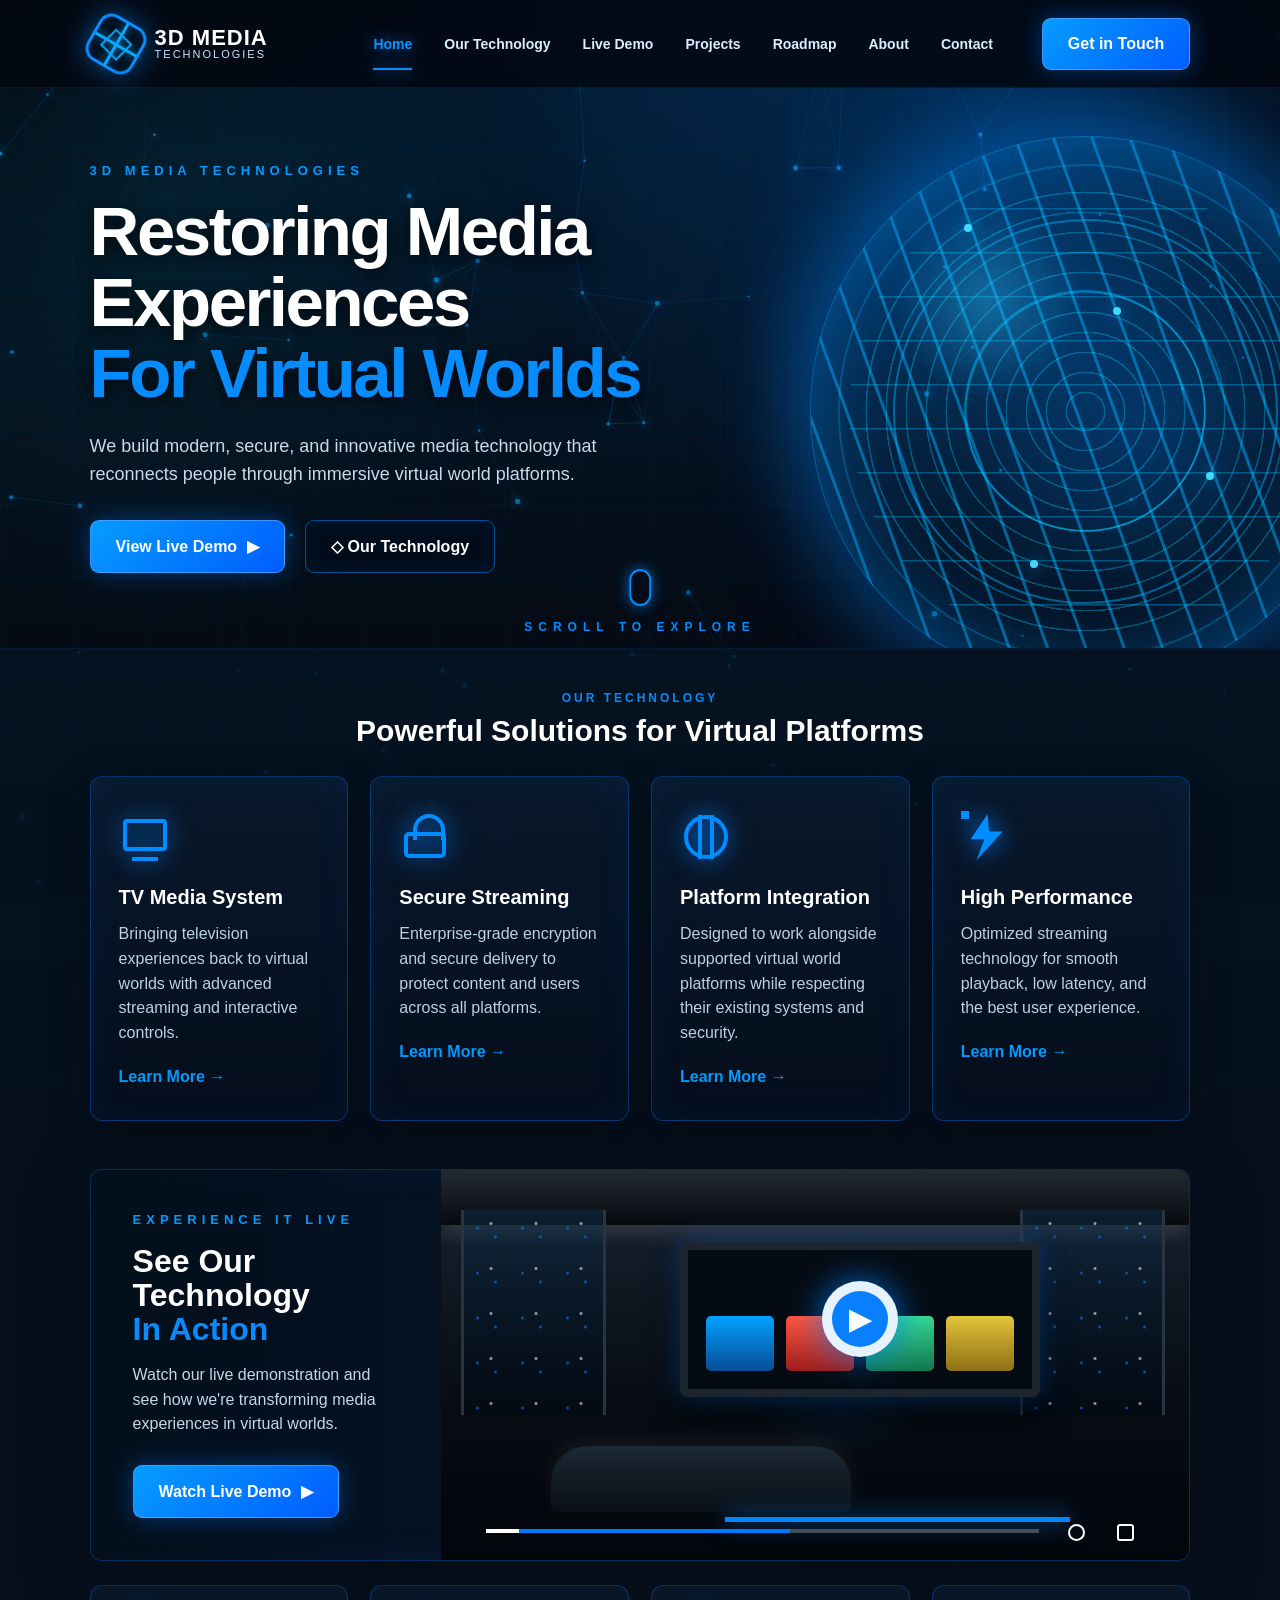
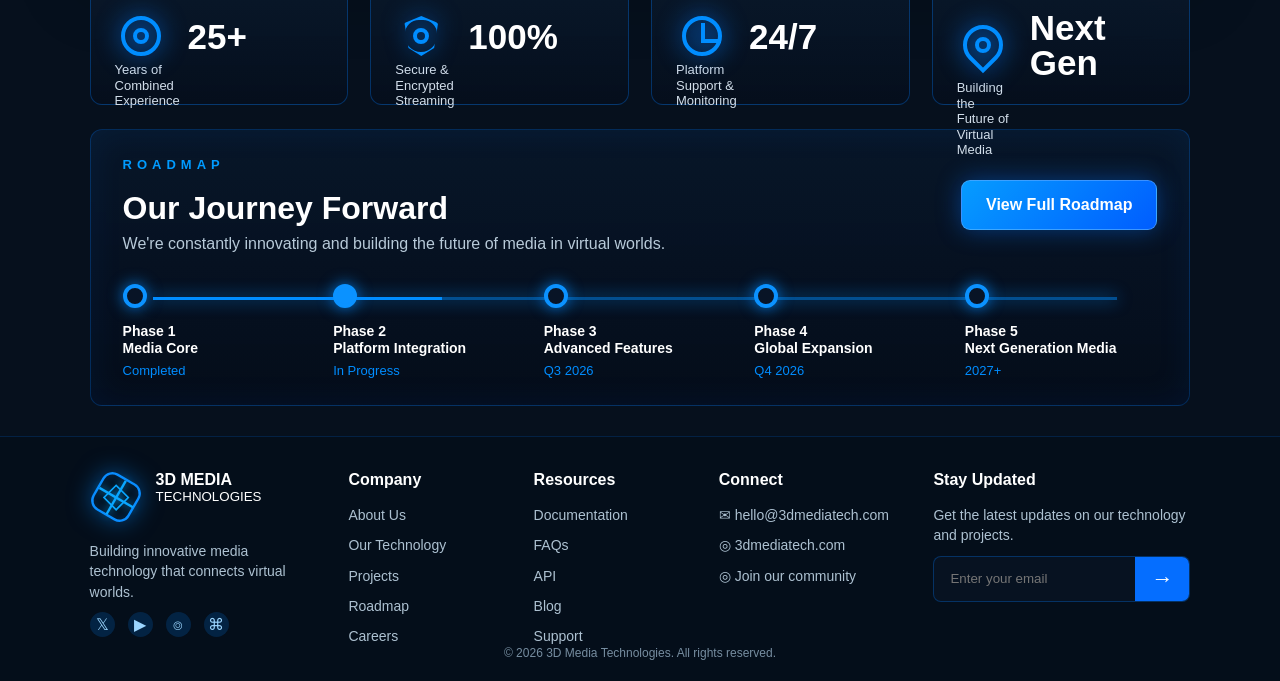
==== commit 9cf8380e: "Add files via upload" ====
--- a/index.html
+++ b/index.html
@@ -8,105 +8,102 @@
 </head>
 <body>
   <canvas id="networkCanvas"></canvas>
-  <div class="cursor-glow"></div>
+  <div class="site-glow"></div>
 
   <header class="navbar">
-    <a class="brand" href="index.html">
-      <span class="logo">3D</span>
-      <div>
-        <h2>3D Media Technologies</h2>
-        <p>Modern Media Technology for Virtual Worlds</p>
-      </div>
+    <a class="brand" href="index.html" aria-label="3D Media Technologies Home">
+      <span class="cube-logo"><i></i></span>
+      <span><strong>3D MEDIA</strong><small>TECHNOLOGIES</small></span>
     </a>
-    <button class="menu-toggle" aria-label="Open menu">☰</button>
     <nav>
       <a class="active" href="index.html">Home</a>
-      <a href="technology.html">Technology</a>
+      <a href="technology.html">Our Technology</a>
       <a href="demo.html">Live Demo</a>
+      <a href="#projects">Projects</a>
       <a href="roadmap.html">Roadmap</a>
+      <a href="#about">About</a>
       <a href="contact.html">Contact</a>
     </nav>
+    <a class="nav-cta" href="contact.html">Get in Touch</a>
   </header>
 
   <main>
-    <section class="hero hero-split">
+    <section class="hero hero-home">
       <div class="hero-copy reveal">
-        <p class="eyebrow">NEXT GENERATION MEDIA PLATFORM</p>
-        <h1>Modern media inside virtual worlds.</h1>
-        <p class="hero-text">3D Media Technologies helps bring premium shared media experiences back into digital rooms, virtual communities, and connected spaces.</p>
-        <p class="hero-subtext">Designed around secure playback, approved sources, modern web standards, and a future where people can watch, connect, and spend time together again.</p>
-        <div class="hero-buttons">
-          <a class="primary-btn" href="demo.html">View Live Demo</a>
-          <a class="secondary-btn" href="technology.html">Explore Technology</a>
+        <p class="eyebrow">3D MEDIA TECHNOLOGIES</p>
+        <h1>Restoring Media Experiences <span>For Virtual Worlds</span></h1>
+        <p class="hero-sub">We build modern, secure, and innovative media technology that reconnects people through immersive virtual world platforms.</p>
+        <div class="hero-actions">
+          <a class="primary-btn" href="demo.html">View Live Demo <b>▶</b></a>
+          <a class="secondary-btn" href="technology.html">◇ Our Technology</a>
         </div>
       </div>
+      <div class="digital-globe" aria-hidden="true">
+        <div class="orbit orbit-one"></div><div class="orbit orbit-two"></div><div class="orbit orbit-three"></div>
+        <div class="globe-lines"></div>
+        <span class="spark s1"></span><span class="spark s2"></span><span class="spark s3"></span><span class="spark s4"></span>
+      </div>
+      <div class="scroll-cue"><span></span><p>SCROLL TO EXPLORE</p></div>
+    </section>
 
-      <div class="globe-stage reveal delay-1" aria-label="Animated technology globe">
-        <div class="orbit orbit-one"></div>
-        <div class="orbit orbit-two"></div>
-        <div class="orbit orbit-three"></div>
-        <div class="digital-globe">
-          <span></span><span></span><span></span><span></span><span></span>
-        </div>
-        <div class="data-card data-card-one"><strong>SECURE</strong><small>Approved source validation</small></div>
-        <div class="data-card data-card-two"><strong>GLOBAL</strong><small>Connected shared rooms</small></div>
+    <section class="technology-strip" id="about">
+      <div class="section-heading reveal">
+        <p>OUR TECHNOLOGY</p>
+        <h2>Powerful Solutions for Virtual Platforms</h2>
+      </div>
+      <div class="feature-grid">
+        <article class="feature-card reveal"><div class="line-icon tv"></div><h3>TV Media System</h3><p>Bringing television experiences back to virtual worlds with advanced streaming and interactive controls.</p><a href="technology.html">Learn More →</a></article>
+        <article class="feature-card reveal"><div class="line-icon lock"></div><h3>Secure Streaming</h3><p>Enterprise-grade encryption and secure delivery to protect content and users across all platforms.</p><a href="technology.html">Learn More →</a></article>
+        <article class="feature-card reveal"><div class="line-icon globe"></div><h3>Platform Integration</h3><p>Designed to work alongside supported virtual world platforms while respecting their existing systems and security.</p><a href="technology.html">Learn More →</a></article>
+        <article class="feature-card reveal"><div class="line-icon bolt"></div><h3>High Performance</h3><p>Optimized streaming technology for smooth playback, low latency, and the best user experience.</p><a href="technology.html">Learn More →</a></article>
       </div>
     </section>
 
-    <section class="trust-bar reveal">
-      <span>Secure Streaming</span>
-      <span>Virtual Rooms</span>
-      <span>Modern Web</span>
-      <span>Shared Experience</span>
-    </section>
-
-    <section class="cards-section">
-      <div class="section-title reveal">
-        <p>OUR TECHNOLOGY</p>
-        <h2>Built like a real platform, not a basic website.</h2>
+    <section class="cinema-panel reveal" id="projects">
+      <div class="demo-copy">
+        <p class="eyebrow">EXPERIENCE IT LIVE</p>
+        <h2>See Our Technology <span>In Action</span></h2>
+        <p>Watch our live demonstration and see how we're transforming media experiences in virtual worlds.</p>
+        <a class="primary-btn" href="demo.html">Watch Live Demo <b>▶</b></a>
       </div>
-      <div class="cards">
-        <article class="card reveal"><div class="icon">📺</div><h3>Media Experience</h3><p>Restoring the feeling of sitting in a virtual room and watching content together with friends.</p><a href="technology.html">Learn More →</a></article>
-        <article class="card reveal delay-1"><div class="icon">🔐</div><h3>Secure Playback</h3><p>Built around approved media sources, safe link handling, and platform-friendly experiences.</p><a href="technology.html">Learn More →</a></article>
-        <article class="card reveal delay-2"><div class="icon">🌐</div><h3>Platform Ready</h3><p>Designed for virtual world environments while respecting existing systems and security.</p><a href="technology.html">Learn More →</a></article>
-        <article class="card reveal delay-3"><div class="icon">⚡</div><h3>Future Architecture</h3><p>Created with modern standards so the experience can evolve as virtual worlds grow.</p><a href="roadmap.html">Learn More →</a></article>
+      <div class="living-room">
+        <div class="ceiling"></div><div class="window w1"></div><div class="window w2"></div>
+        <div class="wall-tv"><div class="tv-ui"><span></span><span></span><span></span><span></span></div><button class="big-play">▶</button></div>
+        <div class="couch"></div><div class="floor-light"></div>
+        <div class="player-bar"><b></b><i></i><em></em></div>
       </div>
     </section>
 
-    <section class="living-room-showcase reveal">
-      <div class="showcase-copy">
-        <p class="eyebrow">LIVE TECHNOLOGY</p>
-        <h2>A luxury smart-room feel for virtual media.</h2>
-        <p>The TV section is designed to feel premium, cinematic, and realistic — like the technology belongs inside a modern 3D home, not a plain placeholder box.</p>
-        <a class="primary-btn" href="demo.html">Open Demo</a>
-      </div>
-      <div class="room-art" aria-label="Modern living room with wall mounted TV">
-        <div class="wall-light"></div>
-        <div class="tv-frame">
-          <div class="tv-screen">
-            <div class="tv-globe"></div>
-            <p>3D Media Technologies</p>
-          </div>
-        </div>
-        <div class="console"></div>
-        <div class="floor"></div>
-      </div>
+    <section class="stats-grid reveal">
+      <article><div class="mini-icon users"></div><h3 data-count="25">25+</h3><p>Years of Combined Experience</p></article>
+      <article><div class="mini-icon shield"></div><h3>100%</h3><p>Secure & Encrypted Streaming</p></article>
+      <article><div class="mini-icon clock"></div><h3>24/7</h3><p>Platform Support & Monitoring</p></article>
+      <article><div class="mini-icon rocket"></div><h3>Next Gen</h3><p>Building the Future of Virtual Media</p></article>
     </section>
 
-    <section class="stats-section">
-      <div class="stat-card reveal"><h3 data-count="100">0</h3><p>Approved-source focused</p></div>
-      <div class="stat-card reveal delay-1"><h3 data-count="24">0</h3><p>Built for always-on experiences</p></div>
-      <div class="stat-card reveal delay-2"><h3 data-count="3">0</h3><p>Designed for 3D virtual spaces</p></div>
-      <div class="stat-card reveal delay-3"><h3>Next</h3><p>Generation media technology</p></div>
+    <section class="roadmap-card reveal">
+      <div class="roadmap-top">
+        <div><p class="eyebrow">ROADMAP</p><h2>Our Journey Forward</h2><p>We're constantly innovating and building the future of media in virtual worlds.</p></div>
+        <a class="primary-btn compact" href="roadmap.html">View Full Roadmap</a>
+      </div>
+      <div class="timeline-line">
+        <div class="phase done"><span></span><h4>Phase 1<br>Media Core</h4><p>Completed</p></div>
+        <div class="phase active"><span></span><h4>Phase 2<br>Platform Integration</h4><p>In Progress</p></div>
+        <div class="phase"><span></span><h4>Phase 3<br>Advanced Features</h4><p>Q3 2026</p></div>
+        <div class="phase"><span></span><h4>Phase 4<br>Global Expansion</h4><p>Q4 2026</p></div>
+        <div class="phase"><span></span><h4>Phase 5<br>Next Generation Media</h4><p>2027+</p></div>
+      </div>
     </section>
   </main>
 
   <footer class="footer">
-    <div><h3>3D Media Technologies</h3><p>Modern Media Technology for Virtual Worlds</p></div>
-    <div class="footer-links"><a href="technology.html">Technology</a><a href="demo.html">Demo</a><a href="roadmap.html">Roadmap</a><a href="contact.html">Contact</a></div>
-    <p>© 2026 3D Media Technologies. All Rights Reserved.</p>
+    <div class="footer-brand"><span class="cube-logo"><i></i></span><strong>3D MEDIA</strong><small>TECHNOLOGIES</small><p>Building innovative media technology that connects virtual worlds.</p><div class="socials"><span>𝕏</span><span>▶</span><span>⌾</span><span>⌘</span></div></div>
+    <div><h4>Company</h4><a href="#about">About Us</a><a href="technology.html">Our Technology</a><a href="#projects">Projects</a><a href="roadmap.html">Roadmap</a><a href="contact.html">Careers</a></div>
+    <div><h4>Resources</h4><a href="technology.html">Documentation</a><a href="technology.html">FAQs</a><a href="demo.html">API</a><a href="roadmap.html">Blog</a><a href="contact.html">Support</a></div>
+    <div><h4>Connect</h4><p>✉ hello@3dmediatech.com</p><p>◎ 3dmediatech.com</p><p>◎ Join our community</p></div>
+    <div><h4>Stay Updated</h4><p>Get the latest updates on our technology and projects.</p><form><input placeholder="Enter your email"><button>→</button></form></div>
+    <p class="copyright">© 2026 3D Media Technologies. All rights reserved.</p>
   </footer>
-
   <script src="script.js"></script>
 </body>
 </html>
--- a/style.css
+++ b/style.css
@@ -1 +1 @@
-*{margin:0;padding:0;box-sizing:border-box}:root{--blue:#00d5ff;--blue2:#006bff;--blue3:#7cf3ff;--ink:#f4fbff;--muted:#b6d3df;--line:rgba(0,213,255,.24);--card:rgba(8,22,46,.62);--dark:#02050b}html{scroll-behavior:smooth}body{min-height:100vh;background:radial-gradient(circle at 20% 0%,#103766 0%,#061324 36%,#02050b 78%);color:var(--ink);font-family:Inter,Arial,Helvetica,sans-serif;overflow-x:hidden}body:before{content:"";position:fixed;inset:0;z-index:-3;background:radial-gradient(circle at 70% 18%,rgba(0,213,255,.18),transparent 26%),radial-gradient(circle at 10% 65%,rgba(0,95,255,.16),transparent 30%),linear-gradient(180deg,rgba(0,0,0,.06),rgba(0,0,0,.84))}body:after{content:"";position:fixed;inset:0;z-index:-2;background-image:linear-gradient(rgba(0,213,255,.045) 1px,transparent 1px),linear-gradient(90deg,rgba(0,213,255,.045) 1px,transparent 1px);background-size:70px 70px;mask-image:linear-gradient(to bottom,transparent,black 18%,black 80%,transparent)}#networkCanvas{position:fixed;inset:0;width:100%;height:100%;z-index:-1}.cursor-glow{position:fixed;width:280px;height:280px;border-radius:50%;background:radial-gradient(circle,rgba(0,213,255,.13),transparent 66%);pointer-events:none;z-index:0;transform:translate(-50%,-50%);opacity:.75}.navbar{position:sticky;top:0;z-index:50;display:flex;justify-content:space-between;align-items:center;gap:24px;padding:18px 7%;background:rgba(2,7,16,.72);backdrop-filter:blur(22px);border-bottom:1px solid var(--line)}.brand{display:flex;align-items:center;gap:14px;color:white;text-decoration:none}.logo{display:grid;place-items:center;width:50px;height:50px;border-radius:15px;background:linear-gradient(135deg,var(--blue),var(--blue2));color:#00111a;font-weight:1000;box-shadow:0 0 30px rgba(0,213,255,.55)}.brand h2{font-size:19px}.brand p{font-size:12px;color:#9eeeff;margin-top:3px}.navbar nav{display:flex;gap:10px;align-items:center}.navbar nav a{color:white;text-decoration:none;font-size:14px;font-weight:800;padding:10px 14px;border-radius:999px;transition:.25s}.navbar nav a:hover,.navbar nav a.active{color:#00111a;background:var(--blue);box-shadow:0 0 20px rgba(0,213,255,.44)}.menu-toggle{display:none;background:transparent;color:white;border:1px solid var(--line);border-radius:12px;padding:10px 13px;font-size:21px}.hero{padding:95px 7% 80px}.hero-split{min-height:86vh;display:grid;grid-template-columns:1.05fr .95fr;gap:56px;align-items:center}.page-hero{padding:115px 7% 70px;min-height:58vh;display:grid;place-items:center;text-align:center}.hero-copy{max-width:830px}.hero-split .hero-copy{text-align:left}.eyebrow{color:var(--blue);font-size:13px;letter-spacing:4px;font-weight:1000;margin-bottom:18px}.hero h1,.page-hero h1{font-size:clamp(44px,7vw,86px);line-height:.96;letter-spacing:-2.5px;text-shadow:0 0 34px rgba(0,213,255,.42);margin-bottom:24px}.page-hero h1{font-size:clamp(42px,6vw,76px)}.hero-text{font-size:clamp(19px,2.15vw,25px);line-height:1.55;color:#f5fbff;font-weight:750;margin-bottom:16px}.hero-subtext{font-size:17px;line-height:1.7;color:var(--muted);margin-bottom:34px}.hero-buttons{display:flex;gap:16px;flex-wrap:wrap}.primary-btn,.secondary-btn{display:inline-block;text-decoration:none;padding:16px 26px;border-radius:14px;font-weight:1000;transition:.25s}.primary-btn{background:linear-gradient(135deg,var(--blue),var(--blue2));color:#00111a;box-shadow:0 0 32px rgba(0,213,255,.42)}.secondary-btn{color:white;border:1px solid var(--line);background:rgba(255,255,255,.065)}.primary-btn:hover,.secondary-btn:hover{transform:translateY(-4px);box-shadow:0 0 38px rgba(0,213,255,.62)}.globe-stage{position:relative;min-height:540px;display:grid;place-items:center}.digital-globe{position:relative;width:min(390px,80vw);height:min(390px,80vw);border-radius:50%;background:radial-gradient(circle at 32% 28%,rgba(124,243,255,.95),rgba(0,104,255,.2) 30%,rgba(0,10,32,.75) 62%,rgba(0,0,0,.2));box-shadow:inset -25px -30px 70px rgba(0,0,0,.74),0 0 70px rgba(0,213,255,.42);overflow:hidden;animation:float 6s ease-in-out infinite}.digital-globe:before{content:"";position:absolute;inset:0;border-radius:50%;background:repeating-linear-gradient(90deg,transparent 0 22px,rgba(124,243,255,.22) 23px 24px),repeating-linear-gradient(0deg,transparent 0 28px,rgba(124,243,255,.18) 29px 30px);animation:spin 18s linear infinite}.digital-globe:after{content:"";position:absolute;inset:12%;border:1px solid rgba(124,243,255,.28);border-radius:50%;box-shadow:0 0 30px rgba(0,213,255,.28)}.digital-globe span{position:absolute;width:8px;height:8px;background:var(--blue3);border-radius:50%;box-shadow:0 0 16px var(--blue3)}.digital-globe span:nth-child(1){top:28%;left:30%}.digital-globe span:nth-child(2){top:45%;right:24%}.digital-globe span:nth-child(3){bottom:28%;left:42%}.digital-globe span:nth-child(4){top:60%;left:21%}.digital-globe span:nth-child(5){top:21%;right:34%}.orbit{position:absolute;border:1px solid rgba(124,243,255,.34);border-radius:50%;transform:rotateX(68deg);box-shadow:0 0 20px rgba(0,213,255,.24)}.orbit-one{width:470px;height:470px;animation:rotate 12s linear infinite}.orbit-two{width:560px;height:260px;animation:rotate 16s linear reverse infinite}.orbit-three{width:330px;height:520px;animation:rotate 20s linear infinite}.data-card{position:absolute;padding:14px 18px;border:1px solid var(--line);border-radius:16px;background:rgba(7,18,36,.72);backdrop-filter:blur(14px);box-shadow:0 20px 45px rgba(0,0,0,.25)}.data-card strong{display:block;color:var(--blue)}.data-card small{color:var(--muted)}.data-card-one{left:4%;top:20%}.data-card-two{right:2%;bottom:20%}.trust-bar{margin:0 7% 60px;padding:20px;border:1px solid var(--line);border-radius:24px;background:rgba(255,255,255,.045);display:grid;grid-template-columns:repeat(4,1fr);gap:16px;text-align:center;box-shadow:0 20px 60px rgba(0,0,0,.2)}.trust-bar span{color:#dbf9ff;font-weight:900}.cards-section{padding:70px 7% 95px}.section-title{text-align:center;max-width:850px;margin:0 auto 40px}.section-title p{color:var(--blue);letter-spacing:3px;font-weight:1000;margin-bottom:10px}.section-title h2{font-size:clamp(32px,4.6vw,56px);line-height:1.05;letter-spacing:-1.2px}.cards{display:grid;grid-template-columns:repeat(4,1fr);gap:24px}.feature-grid{grid-template-columns:repeat(2,1fr);max-width:1100px;margin:auto}.card,.stat-card,.contact-box,.demo-panel,.timeline-item{position:relative;background:linear-gradient(180deg,rgba(255,255,255,.07),rgba(255,255,255,.025));border:1px solid var(--line);border-radius:26px;padding:30px;box-shadow:0 22px 70px rgba(0,0,0,.3);overflow:hidden;transition:.25s}.card:before,.stat-card:before,.contact-box:before,.demo-panel:before,.timeline-item:before{content:"";position:absolute;inset:-1px;background:radial-gradient(circle at var(--mx,50%) var(--my,0%),rgba(0,213,255,.25),transparent 30%);opacity:0;transition:.25s}.card:hover,.stat-card:hover,.timeline-item:hover{transform:translateY(-8px);border-color:rgba(0,213,255,.7);box-shadow:0 0 38px rgba(0,213,255,.2)}.card:hover:before,.stat-card:hover:before,.contact-box:hover:before,.demo-panel:hover:before,.timeline-item:hover:before{opacity:1}.card>* ,.stat-card>* ,.contact-box>* ,.demo-panel>* ,.timeline-item>*{position:relative}.icon{font-size:36px;margin-bottom:20px;filter:drop-shadow(0 0 12px rgba(0,213,255,.6))}.card h3,.stat-card h3,.contact-box h3,.timeline-item h3{color:var(--blue);font-size:23px;margin-bottom:12px}.card p,.stat-card p,.contact-box p,.timeline-item p{color:#d6edf4;line-height:1.65;font-size:16px}.card a{display:inline-block;margin-top:22px;color:var(--blue);font-weight:1000;text-decoration:none}.living-room-showcase{margin:20px 7% 85px;padding:38px;display:grid;grid-template-columns:.86fr 1.14fr;gap:34px;align-items:center;border:1px solid var(--line);border-radius:34px;background:rgba(0,0,0,.28);box-shadow:0 30px 90px rgba(0,0,0,.35)}.showcase-copy h2{font-size:clamp(34px,5vw,58px);line-height:1.02;margin-bottom:18px}.showcase-copy p:not(.eyebrow){color:var(--muted);font-size:18px;line-height:1.7;margin-bottom:24px}.room-art{position:relative;height:430px;border-radius:28px;overflow:hidden;background:linear-gradient(180deg,#122842,#08111f 62%,#03070d);box-shadow:inset 0 0 80px rgba(0,213,255,.12)}.wall-light{position:absolute;inset:0;background:radial-gradient(circle at 50% 18%,rgba(0,213,255,.38),transparent 30%),linear-gradient(90deg,rgba(255,255,255,.06),transparent 25%,transparent 75%,rgba(255,255,255,.05))}.tv-frame{position:absolute;left:50%;top:18%;transform:translateX(-50%);width:70%;height:45%;padding:10px;border-radius:18px;background:linear-gradient(135deg,#0b111b,#1d3148);box-shadow:0 22px 60px rgba(0,0,0,.62),0 0 45px rgba(0,213,255,.35)}.tv-screen{height:100%;border-radius:12px;background:radial-gradient(circle,#0b8fff33,transparent 56%),linear-gradient(135deg,#020711,#061a32);display:grid;place-items:center;text-align:center}.tv-screen p{font-weight:1000;color:#dffaff}.tv-globe{width:86px;height:86px;border-radius:50%;border:1px solid rgba(124,243,255,.55);background:repeating-linear-gradient(90deg,transparent 0 9px,rgba(124,243,255,.25) 10px),radial-gradient(circle,rgba(0,213,255,.5),transparent 65%);box-shadow:0 0 30px rgba(0,213,255,.55);animation:spin 10s linear infinite}.console{position:absolute;left:22%;right:22%;bottom:23%;height:44px;border-radius:10px;background:linear-gradient(90deg,#07101c,#1c3149,#07101c);box-shadow:0 18px 35px rgba(0,0,0,.45)}.floor{position:absolute;left:-10%;right:-10%;bottom:-24%;height:42%;background:linear-gradient(180deg,rgba(255,255,255,.06),rgba(0,0,0,.55));transform:perspective(400px) rotateX(55deg);border-top:1px solid rgba(255,255,255,.12)}.stats-section{padding:0 7% 95px;display:grid;grid-template-columns:repeat(4,1fr);gap:24px}.stat-card{text-align:center}.stat-card h3{font-size:42px}.demo-panel{width:min(980px,100%);text-align:center}.player{margin:28px auto 22px;display:flex;justify-content:center;gap:12px;flex-wrap:wrap}input{width:500px;max-width:100%;padding:16px 18px;font-size:16px;border-radius:14px;border:1px solid var(--line);background:rgba(255,255,255,.94);outline:none}button{padding:16px 25px;font-size:16px;border-radius:14px;border:none;background:linear-gradient(135deg,var(--blue),var(--blue2));color:#00111a;font-weight:1000;cursor:pointer}.video-shell{margin-top:28px;border:1px solid var(--line);border-radius:22px;min-height:330px;background:rgba(0,0,0,.24);display:grid;place-items:center;overflow:hidden}.empty-player{text-align:center;color:var(--muted)}.play-circle{width:92px;height:92px;border-radius:50%;display:grid;place-items:center;background:var(--blue);color:#00111a;font-size:32px;box-shadow:0 0 36px rgba(0,213,255,.55);margin:0 auto 14px}iframe{width:min(820px,100%);aspect-ratio:16/9;height:auto;border:0;border-radius:18px}.roadmap-wrap{position:relative;margin:0 7% 95px;display:grid;grid-template-columns:repeat(4,1fr);gap:24px}.timeline-line{position:absolute;left:7%;right:7%;top:52px;height:2px;background:linear-gradient(90deg,transparent,var(--blue),transparent);box-shadow:0 0 20px rgba(0,213,255,.65)}.timeline-item span{display:inline-grid;place-items:center;width:48px;height:48px;border-radius:50%;background:var(--blue);color:#00111a;font-weight:1000;margin-bottom:22px;box-shadow:0 0 24px rgba(0,213,255,.55)}.contact-layout{display:grid;grid-template-columns:1fr .8fr;gap:32px;align-items:center;text-align:left;max-width:1100px}.contact-box{padding:38px}.contact-box p{font-size:20px;margin-bottom:24px}.footer{padding:46px 7%;border-top:1px solid var(--line);background:rgba(0,0,0,.42);display:flex;align-items:center;justify-content:space-between;gap:25px;flex-wrap:wrap}.footer h3{color:var(--blue);margin-bottom:6px}.footer p{color:var(--muted)}.footer-links{display:flex;gap:14px;flex-wrap:wrap}.footer a{color:white;text-decoration:none;font-weight:800}.reveal{opacity:0;transform:translateY(28px);transition:opacity .75s ease,transform .75s ease}.reveal.show{opacity:1;transform:translateY(0)}.delay-1{transition-delay:.12s}.delay-2{transition-delay:.22s}.delay-3{transition-delay:.32s}@keyframes float{0%,100%{transform:translateY(0)}50%{transform:translateY(-16px)}}@keyframes spin{to{transform:rotate(360deg)}}@keyframes rotate{to{transform:rotateX(68deg) rotateZ(360deg)}}@media(max-width:1040px){.hero-split,.living-room-showcase,.contact-layout{grid-template-columns:1fr}.hero-split .hero-copy{text-align:center;margin:auto}.hero-buttons{justify-content:center}.cards,.stats-section,.roadmap-wrap,.trust-bar{grid-template-columns:repeat(2,1fr)}.timeline-line{display:none}.globe-stage{min-height:460px}.footer{align-items:flex-start;flex-direction:column}}@media(max-width:720px){.navbar{padding:15px 20px;align-items:flex-start}.brand h2{font-size:16px}.brand p{display:none}.menu-toggle{display:block;margin-left:auto}.navbar nav{display:none;width:100%;flex-direction:column;align-items:stretch}.navbar.open nav{display:flex}.navbar nav a{text-align:center}.hero,.page-hero{padding:78px 20px 58px}.hero h1,.page-hero h1{letter-spacing:-1px}.cards,.stats-section,.roadmap-wrap,.trust-bar,.feature-grid{grid-template-columns:1fr}.cards-section,.stats-section{padding-left:20px;padding-right:20px}.living-room-showcase,.roadmap-wrap{margin-left:20px;margin-right:20px;padding:24px}.room-art{height:330px}.tv-frame{width:82%}.globe-stage{min-height:360px}.orbit,.data-card{display:none}.footer{padding:38px 20px}.cursor-glow{display:none}}
+*{box-sizing:border-box;margin:0;padding:0}html{scroll-behavior:smooth}body{font-family:Inter,Arial,Helvetica,sans-serif;background:#06101d;color:#fff;overflow-x:hidden}a{text-decoration:none;color:inherit}#networkCanvas{position:fixed;inset:0;width:100%;height:100%;z-index:-3;background:radial-gradient(circle at 75% 8%,rgba(0,131,255,.22),transparent 38%),radial-gradient(circle at 12% 28%,rgba(0,209,255,.12),transparent 30%),linear-gradient(180deg,#030912 0%,#071423 45%,#07111f 100%)}.site-glow,body:before{content:"";position:fixed;inset:0;pointer-events:none;z-index:-2}.site-glow{background:linear-gradient(180deg,rgba(0,0,0,.1),rgba(0,0,0,.45)),radial-gradient(circle at 50% 0,rgba(0,140,255,.18),transparent 55%)}body:after{content:"";position:fixed;inset:0;z-index:-1;pointer-events:none;background-image:linear-gradient(rgba(0,166,255,.035) 1px,transparent 1px),linear-gradient(90deg,rgba(0,166,255,.035) 1px,transparent 1px);background-size:72px 72px;mask-image:linear-gradient(to bottom,transparent,black 10%,black 80%,transparent)}.navbar{height:88px;padding:0 7%;display:flex;align-items:center;gap:34px;justify-content:space-between;background:rgba(3,8,17,.86);border-bottom:1px solid rgba(0,127,255,.16);backdrop-filter:blur(18px);position:sticky;top:0;z-index:30}.brand{display:flex;align-items:center;gap:13px;min-width:235px}.cube-logo{width:52px;height:52px;border:3px solid #098cff;border-radius:14px;display:grid;place-items:center;box-shadow:0 0 28px rgba(0,140,255,.5),inset 0 0 18px rgba(0,140,255,.2);transform:rotate(30deg);position:relative}.cube-logo i{width:23px;height:23px;border:2px solid #0aa7ff;display:block;transform:rotate(15deg)}.cube-logo:before,.cube-logo:after{content:"";position:absolute;background:#0aa7ff;box-shadow:0 0 10px #0aa7ff}.cube-logo:before{width:3px;height:47px}.cube-logo:after{width:47px;height:3px}.brand span:last-child{display:flex;flex-direction:column;line-height:1}.brand strong{font-size:22px;letter-spacing:1px}.brand small{font-size:11px;letter-spacing:2px;color:#c5e9ff}.navbar nav{display:flex;align-items:center;gap:32px;font-weight:800;font-size:14px}.navbar nav a{color:#dbefff;transition:.25s;position:relative}.navbar nav a.active,.navbar nav a:hover{color:#0b94ff;text-shadow:0 0 15px rgba(0,135,255,.8)}.navbar nav a.active:after{content:"";position:absolute;left:0;right:0;bottom:-18px;height:2px;background:#088cff;box-shadow:0 0 16px #088cff}.nav-cta,.primary-btn{background:linear-gradient(135deg,#069cff,#005dff);border:1px solid rgba(108,185,255,.55);box-shadow:0 0 24px rgba(0,115,255,.42);border-radius:9px;padding:16px 25px;color:white;font-weight:900;display:inline-flex;align-items:center;gap:10px}.primary-btn:hover,.nav-cta:hover{transform:translateY(-3px);box-shadow:0 0 35px rgba(0,135,255,.75)}.secondary-btn{border:1px solid rgba(0,140,255,.52);border-radius:9px;background:rgba(3,14,30,.62);box-shadow:inset 0 0 20px rgba(0,140,255,.08);padding:16px 25px;color:#fff;font-weight:900}.hero{position:relative;padding:0 7%}.hero-home{min-height:560px;display:flex;align-items:center;overflow:hidden;background:radial-gradient(circle at 83% 35%,rgba(0,142,255,.2),transparent 30%)}.hero-copy{max-width:590px;position:relative;z-index:3}.centered{max-width:860px;margin:auto;text-align:center}.eyebrow{color:#009bff;letter-spacing:5px;font-size:13px;font-weight:900;margin-bottom:18px}.hero h1{font-size:clamp(45px,5.5vw,69px);line-height:1.03;letter-spacing:-2.5px;margin-bottom:24px;text-shadow:0 4px 18px rgba(0,0,0,.8)}.hero h1 span,.demo-copy h2 span{color:#068cff;display:block}.hero-sub{font-size:18px;line-height:1.55;color:#c8d9e8;max-width:570px;margin-bottom:32px}.hero-actions{display:flex;gap:20px;align-items:center;flex-wrap:wrap}.digital-globe{position:absolute;right:-80px;top:48px;width:550px;height:550px;border-radius:50%;filter:drop-shadow(0 0 34px rgba(0,135,255,.7));animation:float 7s ease-in-out infinite}.digital-globe:before{content:"";position:absolute;inset:0;border-radius:50%;background:radial-gradient(circle at 32% 30%,rgba(55,205,255,.35),transparent 18%),radial-gradient(circle at 60% 55%,rgba(0,133,255,.15),transparent 40%),repeating-linear-gradient(70deg,transparent 0 17px,rgba(0,175,255,.55) 18px 20px,transparent 21px 36px);border:1px solid rgba(0,174,255,.5);box-shadow:inset 0 0 80px rgba(0,146,255,.48),0 0 90px rgba(0,131,255,.45);opacity:.92}.globe-lines{position:absolute;inset:7%;border-radius:50%;background:repeating-radial-gradient(circle,transparent 0 18px,rgba(0,197,255,.35) 19px 20px),repeating-linear-gradient(0deg,transparent 0 42px,rgba(0,188,255,.35) 43px 44px);mix-blend-mode:screen;animation:spin 18s linear infinite}.orbit{position:absolute;border:2px solid rgba(0,177,255,.48);border-radius:50%;inset:15%;transform:rotate(35deg)}.orbit-two{inset:28%;transform:rotate(-15deg)}.orbit-three{inset:5%;transform:rotate(76deg);opacity:.55}.spark{position:absolute;width:8px;height:8px;background:#42d7ff;border-radius:50%;box-shadow:0 0 18px #00aaff}.s1{left:28%;top:16%}.s2{left:55%;top:31%}.s3{left:72%;top:61%}.s4{left:40%;top:77%}.scroll-cue{position:absolute;bottom:14px;left:50%;transform:translateX(-50%);text-align:center;color:#008dff;letter-spacing:6px;font-size:12px;font-weight:900}.scroll-cue span{width:22px;height:37px;border:2px solid #008dff;border-radius:20px;display:block;margin:0 auto 14px;box-shadow:0 0 14px rgba(0,140,255,.7)}.technology-strip{padding:42px 7% 24px;background:linear-gradient(180deg,rgba(7,21,38,.74),rgba(6,16,29,.96));border-top:1px solid rgba(0,127,255,.1)}.section-heading{text-align:center;margin-bottom:28px}.section-heading p{color:#008dff;letter-spacing:3px;font-weight:900;font-size:12px}.section-heading h2{font-size:30px;margin-top:9px}.feature-grid{display:grid;grid-template-columns:repeat(4,1fr);gap:22px}.feature-card{min-height:290px;padding:34px 28px;border:1px solid rgba(0,124,255,.34);border-radius:12px;background:linear-gradient(180deg,rgba(12,29,51,.68),rgba(5,14,28,.75));box-shadow:inset 0 0 35px rgba(0,115,255,.08),0 15px 45px rgba(0,0,0,.28);transition:.3s}.feature-card:hover,.stats-grid article:hover{transform:translateY(-8px);border-color:rgba(0,158,255,.8);box-shadow:0 0 35px rgba(0,124,255,.22)}.feature-card h3{font-size:20px;margin:23px 0 13px}.feature-card p{line-height:1.55;color:#bdd0e0}.feature-card a{display:inline-block;margin-top:22px;color:#009bff;font-weight:900}.line-icon,.mini-icon{width:52px;height:52px;position:relative;filter:drop-shadow(0 0 12px #007bff)}.line-icon:before,.line-icon:after,.mini-icon:before,.mini-icon:after{content:"";position:absolute;border:4px solid #008dff}.tv:before{inset:8px 4px 12px;border-radius:4px}.tv:after{width:26px;height:8px;border-top:0;border-left:0;border-right:0;left:13px;bottom:2px}.lock:before{inset:21px 5px 5px;border-radius:5px}.lock:after{width:24px;height:22px;border-bottom:0;border-radius:18px 18px 0 0;left:14px;top:3px}.globe:before{inset:4px;border-radius:50%}.globe:after{inset:4px 18px;border-top:0;border-bottom:0}.bolt:before{border:0;background:#008dff;clip-path:polygon(52% 0,15% 55%,45% 55%,28% 100%,85% 38%,55% 38%);inset:3px}.cinema-panel{margin:24px 7%;min-height:310px;border:1px solid rgba(0,124,255,.28);border-radius:12px;overflow:hidden;display:grid;grid-template-columns:350px 1fr;background:linear-gradient(90deg,rgba(6,19,36,.96),rgba(6,19,36,.78) 28%,rgba(0,0,0,.1));box-shadow:0 20px 70px rgba(0,0,0,.35),inset 0 0 35px rgba(0,115,255,.1)}.demo-copy{padding:42px 42px;z-index:2;background:linear-gradient(90deg,rgba(4,15,28,.98),rgba(4,15,28,.62),transparent)}.demo-copy h2{font-size:32px;line-height:1.06;margin-bottom:16px}.demo-copy p:not(.eyebrow){color:#c3d7e6;line-height:1.55;margin-bottom:28px}.living-room{position:relative;min-height:310px;background:radial-gradient(circle at 53% 46%,rgba(0,133,255,.21),transparent 24%),linear-gradient(180deg,#182230 0%,#080d14 60%,#02050a 100%);overflow:hidden}.ceiling{position:absolute;top:0;left:0;right:0;height:55px;background:linear-gradient(180deg,#222a32,#070b10);box-shadow:0 10px 18px rgba(255,255,255,.12)}.window{position:absolute;top:40px;width:145px;height:205px;border-left:3px solid #293443;border-right:3px solid #293443;background:linear-gradient(180deg,rgba(14,52,84,.4),rgba(3,10,20,.9))}.w1{left:20px}.w2{right:24px}.window:after{content:"";position:absolute;inset:0;background:radial-gradient(circle at 30% 40%,#0a7fff 1px,transparent 2px),radial-gradient(circle at 70% 60%,#0a7fff 1px,transparent 2px),radial-gradient(circle at 60% 30%,#fff 1px,transparent 2px);background-size:45px 45px;opacity:.55}.wall-tv{position:absolute;left:32%;top:72px;width:360px;height:155px;background:#050b13;border:8px solid #1d2630;border-radius:8px;box-shadow:0 0 26px rgba(0,117,255,.34),0 22px 30px rgba(0,0,0,.7)}.tv-ui{position:absolute;inset:18px;display:grid;grid-template-columns:repeat(4,1fr);gap:12px;align-items:end}.tv-ui span{height:55px;border-radius:5px;background:linear-gradient(180deg,#00a2ff,#084c96)}.tv-ui span:nth-child(2){background:linear-gradient(180deg,#ff563c,#9d1d1d)}.tv-ui span:nth-child(3){background:linear-gradient(180deg,#36d892,#12784e)}.tv-ui span:nth-child(4){background:linear-gradient(180deg,#e1c53b,#8f7015)}.big-play{position:absolute;left:50%;top:50%;transform:translate(-50%,-50%);width:76px;height:76px;border-radius:50%;border:10px solid rgba(255,255,255,.9);background:#087fff;color:white;font-weight:900;font-size:28px;box-shadow:0 0 34px rgba(0,130,255,.8)}.couch{position:absolute;left:110px;bottom:48px;width:300px;height:66px;background:linear-gradient(180deg,#1c2834,#0a0f16);border-radius:36px 36px 6px 6px;box-shadow:0 -8px 18px rgba(255,255,255,.05)}.floor-light{position:absolute;left:38%;right:16%;bottom:38px;height:5px;background:#0087ff;box-shadow:0 0 24px #0087ff}.player-bar{position:absolute;left:45px;right:30px;bottom:15px;height:28px}.player-bar b{position:absolute;left:0;right:120px;top:12px;height:4px;background:linear-gradient(90deg,#fff 0 6%,#007bff 6% 55%,rgba(255,255,255,.25) 55%)}.player-bar i,.player-bar em{position:absolute;right:74px;top:7px;width:17px;height:17px;border:2px solid white;border-radius:50%}.player-bar em{right:25px;border-radius:3px}.stats-grid{padding:0 7% 24px;display:grid;grid-template-columns:repeat(4,1fr);gap:22px}.stats-grid article{height:120px;border:1px solid rgba(0,124,255,.32);border-radius:12px;background:linear-gradient(180deg,rgba(12,29,51,.62),rgba(5,14,28,.78));padding:24px;display:grid;grid-template-columns:58px 1fr;align-items:center;column-gap:15px;transition:.25s}.stats-grid h3{font-size:35px;line-height:1}.stats-grid p{font-size:13px;color:#d2deea;line-height:1.2}.mini-icon:before{inset:6px;border-radius:50%}.mini-icon:after{inset:18px;border-radius:50%}.shield:before{border-radius:45% 45% 50% 50%;clip-path:polygon(50% 0,92% 17%,82% 80%,50% 100%,18% 80%,8% 17%)}.clock:after{border-radius:0;border-top:0;border-right:0;width:16px;height:16px;left:25px;top:13px}.rocket:before{border-radius:50% 50% 50% 0;transform:rotate(-45deg)}.roadmap-card{margin:0 7% 30px;border:1px solid rgba(0,124,255,.28);border-radius:12px;background:linear-gradient(180deg,rgba(9,25,46,.72),rgba(4,12,25,.82));padding:27px 32px;box-shadow:inset 0 0 35px rgba(0,115,255,.08)}.roadmap-top{display:flex;justify-content:space-between;gap:20px;align-items:center}.roadmap-top h2{font-size:32px;margin-bottom:8px}.roadmap-top p:not(.eyebrow){color:#b8cad9}.compact{padding:15px 24px}.timeline-line{position:relative;display:grid;grid-template-columns:repeat(5,1fr);gap:18px;margin-top:31px}.timeline-line:before{content:"";position:absolute;left:30px;right:40px;top:13px;height:3px;background:linear-gradient(90deg,#008dff 0 30%,rgba(0,141,255,.5) 30% 100%);box-shadow:0 0 16px rgba(0,141,255,.9)}.phase{position:relative;z-index:2}.phase span{width:24px;height:24px;border-radius:50%;border:4px solid #0b92ff;background:#081426;display:block;margin-bottom:15px;box-shadow:0 0 15px rgba(0,140,255,.8)}.phase.active span{background:#0b92ff}.phase h4{font-size:14px;line-height:1.18}.phase p{color:#008dff;font-size:13px;margin-top:7px}.footer{position:relative;padding:34px 7% 24px;background:rgba(5,15,27,.95);border-top:1px solid rgba(0,124,255,.18);display:grid;grid-template-columns:1.5fr 1fr 1fr 1.2fr 1.5fr;gap:38px}.footer h4{font-size:16px;margin-bottom:16px}.footer a,.footer p{display:block;color:#adc1d1;margin-bottom:10px;font-size:14px;line-height:1.45}.footer-brand strong,.footer-brand small{display:block}.footer-brand .cube-logo{float:left;margin-right:14px;transform:rotate(30deg) scale(.82)}.footer-brand p{clear:both;padding-top:18px;max-width:230px}.socials{display:flex;gap:13px}.socials span{width:25px;height:25px;border-radius:50%;background:rgba(0,133,255,.18);display:grid;place-items:center;color:#9cd6ff}.footer form{height:46px;display:flex;border:1px solid rgba(0,124,255,.3);border-radius:8px;overflow:hidden;background:#071221}.footer input{flex:1;border:0;background:transparent;color:white;padding:0 16px;min-width:0}.footer button{width:54px;background:#056eff;color:white;border:0;font-size:22px}.copyright{position:absolute;bottom:8px;left:50%;transform:translateX(-50%);font-size:12px!important;color:#768da0!important}.sub-page{min-height:460px;display:grid;place-items:center;background:radial-gradient(circle at 50% 0,rgba(0,130,255,.22),transparent 52%)}.demo-player{display:flex;justify-content:center;gap:12px;flex-wrap:wrap}.demo-player input{width:460px;max-width:88vw;height:54px;border:1px solid rgba(0,124,255,.4);border-radius:9px;background:rgba(3,13,27,.8);color:white;padding:0 16px}.demo-player button{height:54px;border:0;border-radius:9px;background:#087fff;color:white;font-weight:900;padding:0 24px}.video-box iframe{max-width:90vw;border-radius:14px;margin-top:25px;box-shadow:0 0 35px rgba(0,127,255,.35)}.contact-card{margin:28px auto 0;padding:32px;border:1px solid rgba(0,124,255,.32);border-radius:12px;background:rgba(6,19,36,.78);max-width:570px;box-shadow:0 0 40px rgba(0,127,255,.16)}.contact-card h3{color:#0b92ff;margin-bottom:14px}.contact-card p{margin-bottom:22px;color:#d0e2ef}.reveal{opacity:0;transform:translateY(24px);transition:opacity .8s ease,transform .8s ease}.reveal.show{opacity:1;transform:none}@keyframes float{50%{transform:translateY(18px) scale(1.02)}}@keyframes spin{to{transform:rotate(360deg)}}@media(max-width:1120px){.navbar{padding:0 4%;gap:18px}.navbar nav{gap:15px}.feature-grid,.stats-grid{grid-template-columns:repeat(2,1fr)}.digital-globe{right:-220px;opacity:.55}.cinema-panel{grid-template-columns:1fr}.demo-copy{background:rgba(4,15,28,.9)}.footer{grid-template-columns:repeat(2,1fr)}}@media(max-width:720px){.navbar{height:auto;min-height:80px;flex-wrap:wrap;padding:16px 20px}.brand{min-width:0}.navbar nav{order:3;width:100%;overflow:auto;gap:18px;padding-bottom:6px}.nav-cta{padding:12px 16px}.hero-home{min-height:650px}.hero h1{font-size:45px}.digital-globe{width:390px;height:390px;right:-180px;top:170px}.feature-grid,.stats-grid,.timeline-line{grid-template-columns:1fr}.stats-grid article{grid-template-columns:50px 1fr}.timeline-line:before{display:none}.roadmap-top{display:block}.roadmap-top .primary-btn{margin-top:20px}.footer{grid-template-columns:1fr}.copyright{position:static;transform:none;grid-column:auto}.wall-tv{left:22%;width:270px}.couch{left:35px}.cinema-panel,.roadmap-card{margin-left:20px;margin-right:20px}.technology-strip,.hero,.stats-grid{padding-left:20px;padding-right:20px}}
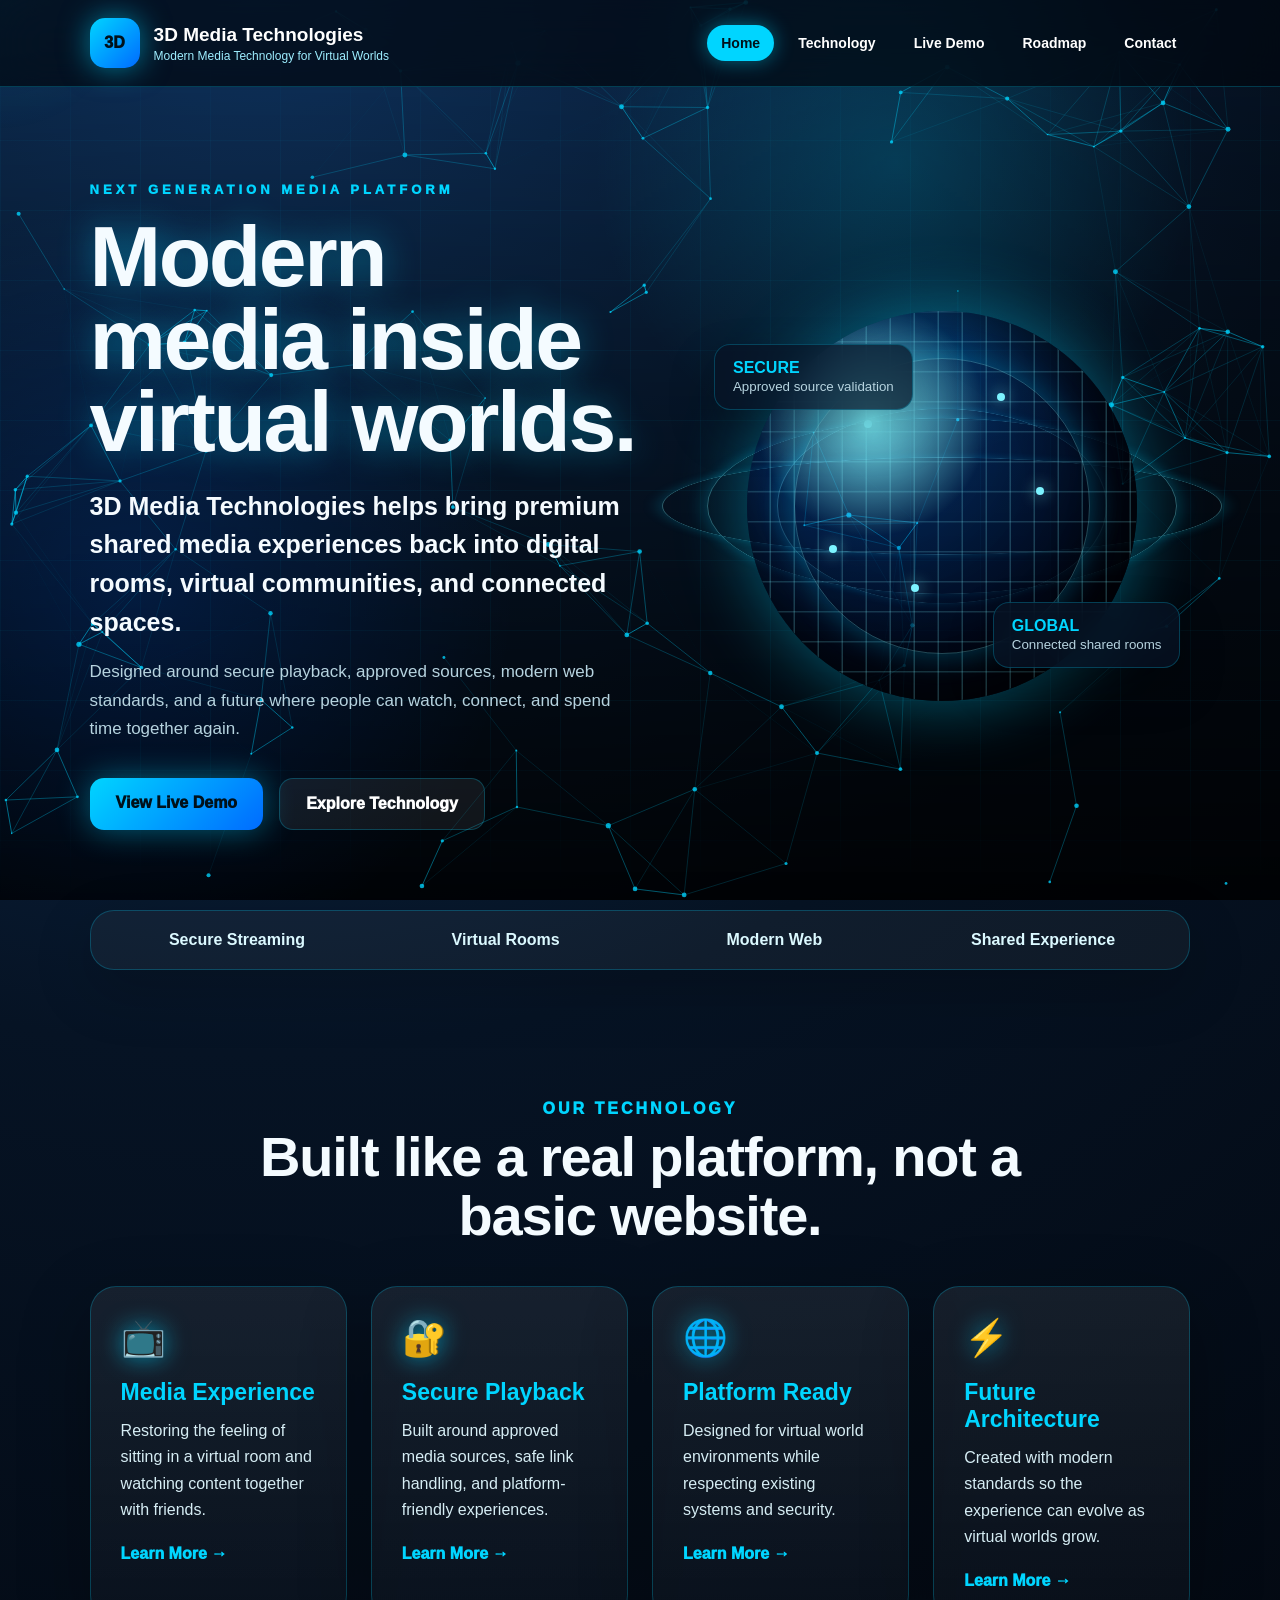
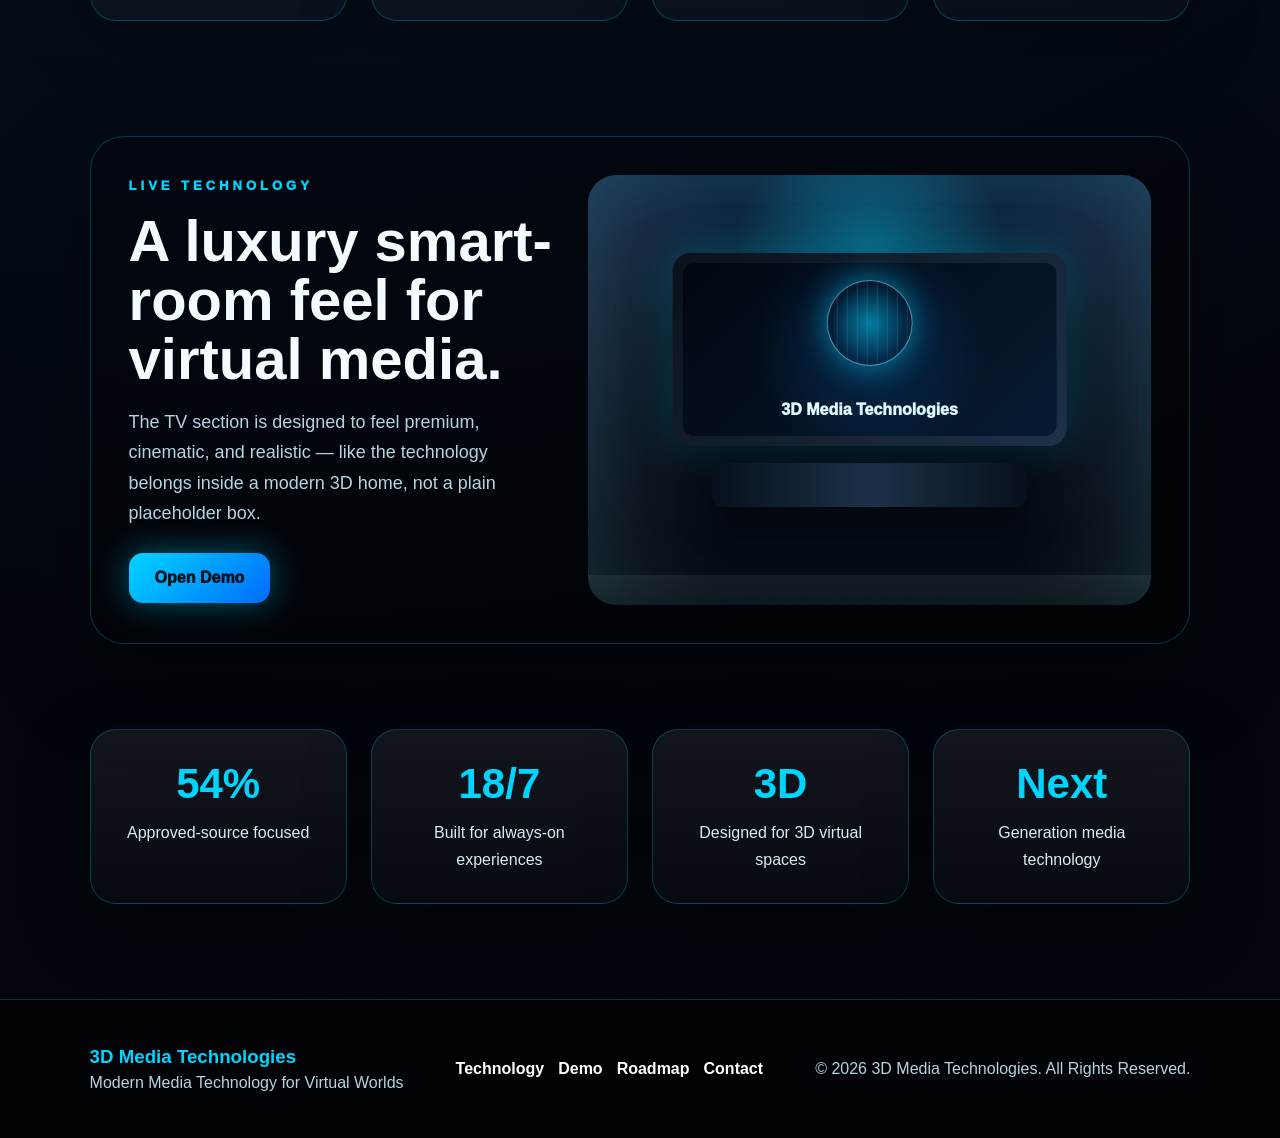
==== commit 03913fd7: "Add files via upload" ====
--- a/index.html
+++ b/index.html
@@ -8,102 +8,105 @@
 </head>
 <body>
   <canvas id="networkCanvas"></canvas>
-  <div class="site-glow"></div>
+  <div class="cursor-glow"></div>
 
   <header class="navbar">
-    <a class="brand" href="index.html" aria-label="3D Media Technologies Home">
-      <span class="cube-logo"><i></i></span>
-      <span><strong>3D MEDIA</strong><small>TECHNOLOGIES</small></span>
+    <a class="brand" href="index.html">
+      <span class="logo">3D</span>
+      <div>
+        <h2>3D Media Technologies</h2>
+        <p>Modern Media Technology for Virtual Worlds</p>
+      </div>
     </a>
+    <button class="menu-toggle" aria-label="Open menu">☰</button>
     <nav>
       <a class="active" href="index.html">Home</a>
-      <a href="technology.html">Our Technology</a>
+      <a href="technology.html">Technology</a>
       <a href="demo.html">Live Demo</a>
-      <a href="#projects">Projects</a>
       <a href="roadmap.html">Roadmap</a>
-      <a href="#about">About</a>
       <a href="contact.html">Contact</a>
     </nav>
-    <a class="nav-cta" href="contact.html">Get in Touch</a>
   </header>
 
   <main>
-    <section class="hero hero-home">
+    <section class="hero hero-split">
       <div class="hero-copy reveal">
-        <p class="eyebrow">3D MEDIA TECHNOLOGIES</p>
-        <h1>Restoring Media Experiences <span>For Virtual Worlds</span></h1>
-        <p class="hero-sub">We build modern, secure, and innovative media technology that reconnects people through immersive virtual world platforms.</p>
-        <div class="hero-actions">
-          <a class="primary-btn" href="demo.html">View Live Demo <b>▶</b></a>
-          <a class="secondary-btn" href="technology.html">◇ Our Technology</a>
+        <p class="eyebrow">NEXT GENERATION MEDIA PLATFORM</p>
+        <h1>Modern media inside virtual worlds.</h1>
+        <p class="hero-text">3D Media Technologies helps bring premium shared media experiences back into digital rooms, virtual communities, and connected spaces.</p>
+        <p class="hero-subtext">Designed around secure playback, approved sources, modern web standards, and a future where people can watch, connect, and spend time together again.</p>
+        <div class="hero-buttons">
+          <a class="primary-btn" href="demo.html">View Live Demo</a>
+          <a class="secondary-btn" href="technology.html">Explore Technology</a>
         </div>
       </div>
-      <div class="digital-globe" aria-hidden="true">
-        <div class="orbit orbit-one"></div><div class="orbit orbit-two"></div><div class="orbit orbit-three"></div>
-        <div class="globe-lines"></div>
-        <span class="spark s1"></span><span class="spark s2"></span><span class="spark s3"></span><span class="spark s4"></span>
-      </div>
-      <div class="scroll-cue"><span></span><p>SCROLL TO EXPLORE</p></div>
-    </section>
 
-    <section class="technology-strip" id="about">
-      <div class="section-heading reveal">
-        <p>OUR TECHNOLOGY</p>
-        <h2>Powerful Solutions for Virtual Platforms</h2>
-      </div>
-      <div class="feature-grid">
-        <article class="feature-card reveal"><div class="line-icon tv"></div><h3>TV Media System</h3><p>Bringing television experiences back to virtual worlds with advanced streaming and interactive controls.</p><a href="technology.html">Learn More →</a></article>
-        <article class="feature-card reveal"><div class="line-icon lock"></div><h3>Secure Streaming</h3><p>Enterprise-grade encryption and secure delivery to protect content and users across all platforms.</p><a href="technology.html">Learn More →</a></article>
-        <article class="feature-card reveal"><div class="line-icon globe"></div><h3>Platform Integration</h3><p>Designed to work alongside supported virtual world platforms while respecting their existing systems and security.</p><a href="technology.html">Learn More →</a></article>
-        <article class="feature-card reveal"><div class="line-icon bolt"></div><h3>High Performance</h3><p>Optimized streaming technology for smooth playback, low latency, and the best user experience.</p><a href="technology.html">Learn More →</a></article>
+      <div class="globe-stage reveal delay-1" aria-label="Animated technology globe">
+        <div class="orbit orbit-one"></div>
+        <div class="orbit orbit-two"></div>
+        <div class="orbit orbit-three"></div>
+        <div class="digital-globe">
+          <span></span><span></span><span></span><span></span><span></span>
+        </div>
+        <div class="data-card data-card-one"><strong>SECURE</strong><small>Approved source validation</small></div>
+        <div class="data-card data-card-two"><strong>GLOBAL</strong><small>Connected shared rooms</small></div>
       </div>
     </section>
 
-    <section class="cinema-panel reveal" id="projects">
-      <div class="demo-copy">
-        <p class="eyebrow">EXPERIENCE IT LIVE</p>
-        <h2>See Our Technology <span>In Action</span></h2>
-        <p>Watch our live demonstration and see how we're transforming media experiences in virtual worlds.</p>
-        <a class="primary-btn" href="demo.html">Watch Live Demo <b>▶</b></a>
+    <section class="trust-bar reveal">
+      <span>Secure Streaming</span>
+      <span>Virtual Rooms</span>
+      <span>Modern Web</span>
+      <span>Shared Experience</span>
+    </section>
+
+    <section class="cards-section">
+      <div class="section-title reveal">
+        <p>OUR TECHNOLOGY</p>
+        <h2>Built like a real platform, not a basic website.</h2>
       </div>
-      <div class="living-room">
-        <div class="ceiling"></div><div class="window w1"></div><div class="window w2"></div>
-        <div class="wall-tv"><div class="tv-ui"><span></span><span></span><span></span><span></span></div><button class="big-play">▶</button></div>
-        <div class="couch"></div><div class="floor-light"></div>
-        <div class="player-bar"><b></b><i></i><em></em></div>
+      <div class="cards">
+        <article class="card reveal"><div class="icon">📺</div><h3>Media Experience</h3><p>Restoring the feeling of sitting in a virtual room and watching content together with friends.</p><a href="technology.html">Learn More →</a></article>
+        <article class="card reveal delay-1"><div class="icon">🔐</div><h3>Secure Playback</h3><p>Built around approved media sources, safe link handling, and platform-friendly experiences.</p><a href="technology.html">Learn More →</a></article>
+        <article class="card reveal delay-2"><div class="icon">🌐</div><h3>Platform Ready</h3><p>Designed for virtual world environments while respecting existing systems and security.</p><a href="technology.html">Learn More →</a></article>
+        <article class="card reveal delay-3"><div class="icon">⚡</div><h3>Future Architecture</h3><p>Created with modern standards so the experience can evolve as virtual worlds grow.</p><a href="roadmap.html">Learn More →</a></article>
       </div>
     </section>
 
-    <section class="stats-grid reveal">
-      <article><div class="mini-icon users"></div><h3 data-count="25">25+</h3><p>Years of Combined Experience</p></article>
-      <article><div class="mini-icon shield"></div><h3>100%</h3><p>Secure & Encrypted Streaming</p></article>
-      <article><div class="mini-icon clock"></div><h3>24/7</h3><p>Platform Support & Monitoring</p></article>
-      <article><div class="mini-icon rocket"></div><h3>Next Gen</h3><p>Building the Future of Virtual Media</p></article>
+    <section class="living-room-showcase reveal">
+      <div class="showcase-copy">
+        <p class="eyebrow">LIVE TECHNOLOGY</p>
+        <h2>A luxury smart-room feel for virtual media.</h2>
+        <p>The TV section is designed to feel premium, cinematic, and realistic — like the technology belongs inside a modern 3D home, not a plain placeholder box.</p>
+        <a class="primary-btn" href="demo.html">Open Demo</a>
+      </div>
+      <div class="room-art" aria-label="Modern living room with wall mounted TV">
+        <div class="wall-light"></div>
+        <div class="tv-frame">
+          <div class="tv-screen">
+            <div class="tv-globe"></div>
+            <p>3D Media Technologies</p>
+          </div>
+        </div>
+        <div class="console"></div>
+        <div class="floor"></div>
+      </div>
     </section>
 
-    <section class="roadmap-card reveal">
-      <div class="roadmap-top">
-        <div><p class="eyebrow">ROADMAP</p><h2>Our Journey Forward</h2><p>We're constantly innovating and building the future of media in virtual worlds.</p></div>
-        <a class="primary-btn compact" href="roadmap.html">View Full Roadmap</a>
-      </div>
-      <div class="timeline-line">
-        <div class="phase done"><span></span><h4>Phase 1<br>Media Core</h4><p>Completed</p></div>
-        <div class="phase active"><span></span><h4>Phase 2<br>Platform Integration</h4><p>In Progress</p></div>
-        <div class="phase"><span></span><h4>Phase 3<br>Advanced Features</h4><p>Q3 2026</p></div>
-        <div class="phase"><span></span><h4>Phase 4<br>Global Expansion</h4><p>Q4 2026</p></div>
-        <div class="phase"><span></span><h4>Phase 5<br>Next Generation Media</h4><p>2027+</p></div>
-      </div>
+    <section class="stats-section">
+      <div class="stat-card reveal"><h3 data-count="100">0</h3><p>Approved-source focused</p></div>
+      <div class="stat-card reveal delay-1"><h3 data-count="24">0</h3><p>Built for always-on experiences</p></div>
+      <div class="stat-card reveal delay-2"><h3 data-count="3">0</h3><p>Designed for 3D virtual spaces</p></div>
+      <div class="stat-card reveal delay-3"><h3>Next</h3><p>Generation media technology</p></div>
     </section>
   </main>
 
   <footer class="footer">
-    <div class="footer-brand"><span class="cube-logo"><i></i></span><strong>3D MEDIA</strong><small>TECHNOLOGIES</small><p>Building innovative media technology that connects virtual worlds.</p><div class="socials"><span>𝕏</span><span>▶</span><span>⌾</span><span>⌘</span></div></div>
-    <div><h4>Company</h4><a href="#about">About Us</a><a href="technology.html">Our Technology</a><a href="#projects">Projects</a><a href="roadmap.html">Roadmap</a><a href="contact.html">Careers</a></div>
-    <div><h4>Resources</h4><a href="technology.html">Documentation</a><a href="technology.html">FAQs</a><a href="demo.html">API</a><a href="roadmap.html">Blog</a><a href="contact.html">Support</a></div>
-    <div><h4>Connect</h4><p>✉ hello@3dmediatech.com</p><p>◎ 3dmediatech.com</p><p>◎ Join our community</p></div>
-    <div><h4>Stay Updated</h4><p>Get the latest updates on our technology and projects.</p><form><input placeholder="Enter your email"><button>→</button></form></div>
-    <p class="copyright">© 2026 3D Media Technologies. All rights reserved.</p>
+    <div><h3>3D Media Technologies</h3><p>Modern Media Technology for Virtual Worlds</p></div>
+    <div class="footer-links"><a href="technology.html">Technology</a><a href="demo.html">Demo</a><a href="roadmap.html">Roadmap</a><a href="contact.html">Contact</a></div>
+    <p>© 2026 3D Media Technologies. All Rights Reserved.</p>
   </footer>
+
   <script src="script.js"></script>
 </body>
 </html>
--- a/style.css
+++ b/style.css
@@ -1 +1 @@
-*{box-sizing:border-box;margin:0;padding:0}html{scroll-behavior:smooth}body{font-family:Inter,Arial,Helvetica,sans-serif;background:#06101d;color:#fff;overflow-x:hidden}a{text-decoration:none;color:inherit}#networkCanvas{position:fixed;inset:0;width:100%;height:100%;z-index:-3;background:radial-gradient(circle at 75% 8%,rgba(0,131,255,.22),transparent 38%),radial-gradient(circle at 12% 28%,rgba(0,209,255,.12),transparent 30%),linear-gradient(180deg,#030912 0%,#071423 45%,#07111f 100%)}.site-glow,body:before{content:"";position:fixed;inset:0;pointer-events:none;z-index:-2}.site-glow{background:linear-gradient(180deg,rgba(0,0,0,.1),rgba(0,0,0,.45)),radial-gradient(circle at 50% 0,rgba(0,140,255,.18),transparent 55%)}body:after{content:"";position:fixed;inset:0;z-index:-1;pointer-events:none;background-image:linear-gradient(rgba(0,166,255,.035) 1px,transparent 1px),linear-gradient(90deg,rgba(0,166,255,.035) 1px,transparent 1px);background-size:72px 72px;mask-image:linear-gradient(to bottom,transparent,black 10%,black 80%,transparent)}.navbar{height:88px;padding:0 7%;display:flex;align-items:center;gap:34px;justify-content:space-between;background:rgba(3,8,17,.86);border-bottom:1px solid rgba(0,127,255,.16);backdrop-filter:blur(18px);position:sticky;top:0;z-index:30}.brand{display:flex;align-items:center;gap:13px;min-width:235px}.cube-logo{width:52px;height:52px;border:3px solid #098cff;border-radius:14px;display:grid;place-items:center;box-shadow:0 0 28px rgba(0,140,255,.5),inset 0 0 18px rgba(0,140,255,.2);transform:rotate(30deg);position:relative}.cube-logo i{width:23px;height:23px;border:2px solid #0aa7ff;display:block;transform:rotate(15deg)}.cube-logo:before,.cube-logo:after{content:"";position:absolute;background:#0aa7ff;box-shadow:0 0 10px #0aa7ff}.cube-logo:before{width:3px;height:47px}.cube-logo:after{width:47px;height:3px}.brand span:last-child{display:flex;flex-direction:column;line-height:1}.brand strong{font-size:22px;letter-spacing:1px}.brand small{font-size:11px;letter-spacing:2px;color:#c5e9ff}.navbar nav{display:flex;align-items:center;gap:32px;font-weight:800;font-size:14px}.navbar nav a{color:#dbefff;transition:.25s;position:relative}.navbar nav a.active,.navbar nav a:hover{color:#0b94ff;text-shadow:0 0 15px rgba(0,135,255,.8)}.navbar nav a.active:after{content:"";position:absolute;left:0;right:0;bottom:-18px;height:2px;background:#088cff;box-shadow:0 0 16px #088cff}.nav-cta,.primary-btn{background:linear-gradient(135deg,#069cff,#005dff);border:1px solid rgba(108,185,255,.55);box-shadow:0 0 24px rgba(0,115,255,.42);border-radius:9px;padding:16px 25px;color:white;font-weight:900;display:inline-flex;align-items:center;gap:10px}.primary-btn:hover,.nav-cta:hover{transform:translateY(-3px);box-shadow:0 0 35px rgba(0,135,255,.75)}.secondary-btn{border:1px solid rgba(0,140,255,.52);border-radius:9px;background:rgba(3,14,30,.62);box-shadow:inset 0 0 20px rgba(0,140,255,.08);padding:16px 25px;color:#fff;font-weight:900}.hero{position:relative;padding:0 7%}.hero-home{min-height:560px;display:flex;align-items:center;overflow:hidden;background:radial-gradient(circle at 83% 35%,rgba(0,142,255,.2),transparent 30%)}.hero-copy{max-width:590px;position:relative;z-index:3}.centered{max-width:860px;margin:auto;text-align:center}.eyebrow{color:#009bff;letter-spacing:5px;font-size:13px;font-weight:900;margin-bottom:18px}.hero h1{font-size:clamp(45px,5.5vw,69px);line-height:1.03;letter-spacing:-2.5px;margin-bottom:24px;text-shadow:0 4px 18px rgba(0,0,0,.8)}.hero h1 span,.demo-copy h2 span{color:#068cff;display:block}.hero-sub{font-size:18px;line-height:1.55;color:#c8d9e8;max-width:570px;margin-bottom:32px}.hero-actions{display:flex;gap:20px;align-items:center;flex-wrap:wrap}.digital-globe{position:absolute;right:-80px;top:48px;width:550px;height:550px;border-radius:50%;filter:drop-shadow(0 0 34px rgba(0,135,255,.7));animation:float 7s ease-in-out infinite}.digital-globe:before{content:"";position:absolute;inset:0;border-radius:50%;background:radial-gradient(circle at 32% 30%,rgba(55,205,255,.35),transparent 18%),radial-gradient(circle at 60% 55%,rgba(0,133,255,.15),transparent 40%),repeating-linear-gradient(70deg,transparent 0 17px,rgba(0,175,255,.55) 18px 20px,transparent 21px 36px);border:1px solid rgba(0,174,255,.5);box-shadow:inset 0 0 80px rgba(0,146,255,.48),0 0 90px rgba(0,131,255,.45);opacity:.92}.globe-lines{position:absolute;inset:7%;border-radius:50%;background:repeating-radial-gradient(circle,transparent 0 18px,rgba(0,197,255,.35) 19px 20px),repeating-linear-gradient(0deg,transparent 0 42px,rgba(0,188,255,.35) 43px 44px);mix-blend-mode:screen;animation:spin 18s linear infinite}.orbit{position:absolute;border:2px solid rgba(0,177,255,.48);border-radius:50%;inset:15%;transform:rotate(35deg)}.orbit-two{inset:28%;transform:rotate(-15deg)}.orbit-three{inset:5%;transform:rotate(76deg);opacity:.55}.spark{position:absolute;width:8px;height:8px;background:#42d7ff;border-radius:50%;box-shadow:0 0 18px #00aaff}.s1{left:28%;top:16%}.s2{left:55%;top:31%}.s3{left:72%;top:61%}.s4{left:40%;top:77%}.scroll-cue{position:absolute;bottom:14px;left:50%;transform:translateX(-50%);text-align:center;color:#008dff;letter-spacing:6px;font-size:12px;font-weight:900}.scroll-cue span{width:22px;height:37px;border:2px solid #008dff;border-radius:20px;display:block;margin:0 auto 14px;box-shadow:0 0 14px rgba(0,140,255,.7)}.technology-strip{padding:42px 7% 24px;background:linear-gradient(180deg,rgba(7,21,38,.74),rgba(6,16,29,.96));border-top:1px solid rgba(0,127,255,.1)}.section-heading{text-align:center;margin-bottom:28px}.section-heading p{color:#008dff;letter-spacing:3px;font-weight:900;font-size:12px}.section-heading h2{font-size:30px;margin-top:9px}.feature-grid{display:grid;grid-template-columns:repeat(4,1fr);gap:22px}.feature-card{min-height:290px;padding:34px 28px;border:1px solid rgba(0,124,255,.34);border-radius:12px;background:linear-gradient(180deg,rgba(12,29,51,.68),rgba(5,14,28,.75));box-shadow:inset 0 0 35px rgba(0,115,255,.08),0 15px 45px rgba(0,0,0,.28);transition:.3s}.feature-card:hover,.stats-grid article:hover{transform:translateY(-8px);border-color:rgba(0,158,255,.8);box-shadow:0 0 35px rgba(0,124,255,.22)}.feature-card h3{font-size:20px;margin:23px 0 13px}.feature-card p{line-height:1.55;color:#bdd0e0}.feature-card a{display:inline-block;margin-top:22px;color:#009bff;font-weight:900}.line-icon,.mini-icon{width:52px;height:52px;position:relative;filter:drop-shadow(0 0 12px #007bff)}.line-icon:before,.line-icon:after,.mini-icon:before,.mini-icon:after{content:"";position:absolute;border:4px solid #008dff}.tv:before{inset:8px 4px 12px;border-radius:4px}.tv:after{width:26px;height:8px;border-top:0;border-left:0;border-right:0;left:13px;bottom:2px}.lock:before{inset:21px 5px 5px;border-radius:5px}.lock:after{width:24px;height:22px;border-bottom:0;border-radius:18px 18px 0 0;left:14px;top:3px}.globe:before{inset:4px;border-radius:50%}.globe:after{inset:4px 18px;border-top:0;border-bottom:0}.bolt:before{border:0;background:#008dff;clip-path:polygon(52% 0,15% 55%,45% 55%,28% 100%,85% 38%,55% 38%);inset:3px}.cinema-panel{margin:24px 7%;min-height:310px;border:1px solid rgba(0,124,255,.28);border-radius:12px;overflow:hidden;display:grid;grid-template-columns:350px 1fr;background:linear-gradient(90deg,rgba(6,19,36,.96),rgba(6,19,36,.78) 28%,rgba(0,0,0,.1));box-shadow:0 20px 70px rgba(0,0,0,.35),inset 0 0 35px rgba(0,115,255,.1)}.demo-copy{padding:42px 42px;z-index:2;background:linear-gradient(90deg,rgba(4,15,28,.98),rgba(4,15,28,.62),transparent)}.demo-copy h2{font-size:32px;line-height:1.06;margin-bottom:16px}.demo-copy p:not(.eyebrow){color:#c3d7e6;line-height:1.55;margin-bottom:28px}.living-room{position:relative;min-height:310px;background:radial-gradient(circle at 53% 46%,rgba(0,133,255,.21),transparent 24%),linear-gradient(180deg,#182230 0%,#080d14 60%,#02050a 100%);overflow:hidden}.ceiling{position:absolute;top:0;left:0;right:0;height:55px;background:linear-gradient(180deg,#222a32,#070b10);box-shadow:0 10px 18px rgba(255,255,255,.12)}.window{position:absolute;top:40px;width:145px;height:205px;border-left:3px solid #293443;border-right:3px solid #293443;background:linear-gradient(180deg,rgba(14,52,84,.4),rgba(3,10,20,.9))}.w1{left:20px}.w2{right:24px}.window:after{content:"";position:absolute;inset:0;background:radial-gradient(circle at 30% 40%,#0a7fff 1px,transparent 2px),radial-gradient(circle at 70% 60%,#0a7fff 1px,transparent 2px),radial-gradient(circle at 60% 30%,#fff 1px,transparent 2px);background-size:45px 45px;opacity:.55}.wall-tv{position:absolute;left:32%;top:72px;width:360px;height:155px;background:#050b13;border:8px solid #1d2630;border-radius:8px;box-shadow:0 0 26px rgba(0,117,255,.34),0 22px 30px rgba(0,0,0,.7)}.tv-ui{position:absolute;inset:18px;display:grid;grid-template-columns:repeat(4,1fr);gap:12px;align-items:end}.tv-ui span{height:55px;border-radius:5px;background:linear-gradient(180deg,#00a2ff,#084c96)}.tv-ui span:nth-child(2){background:linear-gradient(180deg,#ff563c,#9d1d1d)}.tv-ui span:nth-child(3){background:linear-gradient(180deg,#36d892,#12784e)}.tv-ui span:nth-child(4){background:linear-gradient(180deg,#e1c53b,#8f7015)}.big-play{position:absolute;left:50%;top:50%;transform:translate(-50%,-50%);width:76px;height:76px;border-radius:50%;border:10px solid rgba(255,255,255,.9);background:#087fff;color:white;font-weight:900;font-size:28px;box-shadow:0 0 34px rgba(0,130,255,.8)}.couch{position:absolute;left:110px;bottom:48px;width:300px;height:66px;background:linear-gradient(180deg,#1c2834,#0a0f16);border-radius:36px 36px 6px 6px;box-shadow:0 -8px 18px rgba(255,255,255,.05)}.floor-light{position:absolute;left:38%;right:16%;bottom:38px;height:5px;background:#0087ff;box-shadow:0 0 24px #0087ff}.player-bar{position:absolute;left:45px;right:30px;bottom:15px;height:28px}.player-bar b{position:absolute;left:0;right:120px;top:12px;height:4px;background:linear-gradient(90deg,#fff 0 6%,#007bff 6% 55%,rgba(255,255,255,.25) 55%)}.player-bar i,.player-bar em{position:absolute;right:74px;top:7px;width:17px;height:17px;border:2px solid white;border-radius:50%}.player-bar em{right:25px;border-radius:3px}.stats-grid{padding:0 7% 24px;display:grid;grid-template-columns:repeat(4,1fr);gap:22px}.stats-grid article{height:120px;border:1px solid rgba(0,124,255,.32);border-radius:12px;background:linear-gradient(180deg,rgba(12,29,51,.62),rgba(5,14,28,.78));padding:24px;display:grid;grid-template-columns:58px 1fr;align-items:center;column-gap:15px;transition:.25s}.stats-grid h3{font-size:35px;line-height:1}.stats-grid p{font-size:13px;color:#d2deea;line-height:1.2}.mini-icon:before{inset:6px;border-radius:50%}.mini-icon:after{inset:18px;border-radius:50%}.shield:before{border-radius:45% 45% 50% 50%;clip-path:polygon(50% 0,92% 17%,82% 80%,50% 100%,18% 80%,8% 17%)}.clock:after{border-radius:0;border-top:0;border-right:0;width:16px;height:16px;left:25px;top:13px}.rocket:before{border-radius:50% 50% 50% 0;transform:rotate(-45deg)}.roadmap-card{margin:0 7% 30px;border:1px solid rgba(0,124,255,.28);border-radius:12px;background:linear-gradient(180deg,rgba(9,25,46,.72),rgba(4,12,25,.82));padding:27px 32px;box-shadow:inset 0 0 35px rgba(0,115,255,.08)}.roadmap-top{display:flex;justify-content:space-between;gap:20px;align-items:center}.roadmap-top h2{font-size:32px;margin-bottom:8px}.roadmap-top p:not(.eyebrow){color:#b8cad9}.compact{padding:15px 24px}.timeline-line{position:relative;display:grid;grid-template-columns:repeat(5,1fr);gap:18px;margin-top:31px}.timeline-line:before{content:"";position:absolute;left:30px;right:40px;top:13px;height:3px;background:linear-gradient(90deg,#008dff 0 30%,rgba(0,141,255,.5) 30% 100%);box-shadow:0 0 16px rgba(0,141,255,.9)}.phase{position:relative;z-index:2}.phase span{width:24px;height:24px;border-radius:50%;border:4px solid #0b92ff;background:#081426;display:block;margin-bottom:15px;box-shadow:0 0 15px rgba(0,140,255,.8)}.phase.active span{background:#0b92ff}.phase h4{font-size:14px;line-height:1.18}.phase p{color:#008dff;font-size:13px;margin-top:7px}.footer{position:relative;padding:34px 7% 24px;background:rgba(5,15,27,.95);border-top:1px solid rgba(0,124,255,.18);display:grid;grid-template-columns:1.5fr 1fr 1fr 1.2fr 1.5fr;gap:38px}.footer h4{font-size:16px;margin-bottom:16px}.footer a,.footer p{display:block;color:#adc1d1;margin-bottom:10px;font-size:14px;line-height:1.45}.footer-brand strong,.footer-brand small{display:block}.footer-brand .cube-logo{float:left;margin-right:14px;transform:rotate(30deg) scale(.82)}.footer-brand p{clear:both;padding-top:18px;max-width:230px}.socials{display:flex;gap:13px}.socials span{width:25px;height:25px;border-radius:50%;background:rgba(0,133,255,.18);display:grid;place-items:center;color:#9cd6ff}.footer form{height:46px;display:flex;border:1px solid rgba(0,124,255,.3);border-radius:8px;overflow:hidden;background:#071221}.footer input{flex:1;border:0;background:transparent;color:white;padding:0 16px;min-width:0}.footer button{width:54px;background:#056eff;color:white;border:0;font-size:22px}.copyright{position:absolute;bottom:8px;left:50%;transform:translateX(-50%);font-size:12px!important;color:#768da0!important}.sub-page{min-height:460px;display:grid;place-items:center;background:radial-gradient(circle at 50% 0,rgba(0,130,255,.22),transparent 52%)}.demo-player{display:flex;justify-content:center;gap:12px;flex-wrap:wrap}.demo-player input{width:460px;max-width:88vw;height:54px;border:1px solid rgba(0,124,255,.4);border-radius:9px;background:rgba(3,13,27,.8);color:white;padding:0 16px}.demo-player button{height:54px;border:0;border-radius:9px;background:#087fff;color:white;font-weight:900;padding:0 24px}.video-box iframe{max-width:90vw;border-radius:14px;margin-top:25px;box-shadow:0 0 35px rgba(0,127,255,.35)}.contact-card{margin:28px auto 0;padding:32px;border:1px solid rgba(0,124,255,.32);border-radius:12px;background:rgba(6,19,36,.78);max-width:570px;box-shadow:0 0 40px rgba(0,127,255,.16)}.contact-card h3{color:#0b92ff;margin-bottom:14px}.contact-card p{margin-bottom:22px;color:#d0e2ef}.reveal{opacity:0;transform:translateY(24px);transition:opacity .8s ease,transform .8s ease}.reveal.show{opacity:1;transform:none}@keyframes float{50%{transform:translateY(18px) scale(1.02)}}@keyframes spin{to{transform:rotate(360deg)}}@media(max-width:1120px){.navbar{padding:0 4%;gap:18px}.navbar nav{gap:15px}.feature-grid,.stats-grid{grid-template-columns:repeat(2,1fr)}.digital-globe{right:-220px;opacity:.55}.cinema-panel{grid-template-columns:1fr}.demo-copy{background:rgba(4,15,28,.9)}.footer{grid-template-columns:repeat(2,1fr)}}@media(max-width:720px){.navbar{height:auto;min-height:80px;flex-wrap:wrap;padding:16px 20px}.brand{min-width:0}.navbar nav{order:3;width:100%;overflow:auto;gap:18px;padding-bottom:6px}.nav-cta{padding:12px 16px}.hero-home{min-height:650px}.hero h1{font-size:45px}.digital-globe{width:390px;height:390px;right:-180px;top:170px}.feature-grid,.stats-grid,.timeline-line{grid-template-columns:1fr}.stats-grid article{grid-template-columns:50px 1fr}.timeline-line:before{display:none}.roadmap-top{display:block}.roadmap-top .primary-btn{margin-top:20px}.footer{grid-template-columns:1fr}.copyright{position:static;transform:none;grid-column:auto}.wall-tv{left:22%;width:270px}.couch{left:35px}.cinema-panel,.roadmap-card{margin-left:20px;margin-right:20px}.technology-strip,.hero,.stats-grid{padding-left:20px;padding-right:20px}}
+*{margin:0;padding:0;box-sizing:border-box}:root{--blue:#00d5ff;--blue2:#006bff;--blue3:#7cf3ff;--ink:#f4fbff;--muted:#b6d3df;--line:rgba(0,213,255,.24);--card:rgba(8,22,46,.62);--dark:#02050b}html{scroll-behavior:smooth}body{min-height:100vh;background:radial-gradient(circle at 20% 0%,#103766 0%,#061324 36%,#02050b 78%);color:var(--ink);font-family:Inter,Arial,Helvetica,sans-serif;overflow-x:hidden}body:before{content:"";position:fixed;inset:0;z-index:-3;background:radial-gradient(circle at 70% 18%,rgba(0,213,255,.18),transparent 26%),radial-gradient(circle at 10% 65%,rgba(0,95,255,.16),transparent 30%),linear-gradient(180deg,rgba(0,0,0,.06),rgba(0,0,0,.84))}body:after{content:"";position:fixed;inset:0;z-index:-2;background-image:linear-gradient(rgba(0,213,255,.045) 1px,transparent 1px),linear-gradient(90deg,rgba(0,213,255,.045) 1px,transparent 1px);background-size:70px 70px;mask-image:linear-gradient(to bottom,transparent,black 18%,black 80%,transparent)}#networkCanvas{position:fixed;inset:0;width:100%;height:100%;z-index:-1}.cursor-glow{position:fixed;width:280px;height:280px;border-radius:50%;background:radial-gradient(circle,rgba(0,213,255,.13),transparent 66%);pointer-events:none;z-index:0;transform:translate(-50%,-50%);opacity:.75}.navbar{position:sticky;top:0;z-index:50;display:flex;justify-content:space-between;align-items:center;gap:24px;padding:18px 7%;background:rgba(2,7,16,.72);backdrop-filter:blur(22px);border-bottom:1px solid var(--line)}.brand{display:flex;align-items:center;gap:14px;color:white;text-decoration:none}.logo{display:grid;place-items:center;width:50px;height:50px;border-radius:15px;background:linear-gradient(135deg,var(--blue),var(--blue2));color:#00111a;font-weight:1000;box-shadow:0 0 30px rgba(0,213,255,.55)}.brand h2{font-size:19px}.brand p{font-size:12px;color:#9eeeff;margin-top:3px}.navbar nav{display:flex;gap:10px;align-items:center}.navbar nav a{color:white;text-decoration:none;font-size:14px;font-weight:800;padding:10px 14px;border-radius:999px;transition:.25s}.navbar nav a:hover,.navbar nav a.active{color:#00111a;background:var(--blue);box-shadow:0 0 20px rgba(0,213,255,.44)}.menu-toggle{display:none;background:transparent;color:white;border:1px solid var(--line);border-radius:12px;padding:10px 13px;font-size:21px}.hero{padding:95px 7% 80px}.hero-split{min-height:86vh;display:grid;grid-template-columns:1.05fr .95fr;gap:56px;align-items:center}.page-hero{padding:115px 7% 70px;min-height:58vh;display:grid;place-items:center;text-align:center}.hero-copy{max-width:830px}.hero-split .hero-copy{text-align:left}.eyebrow{color:var(--blue);font-size:13px;letter-spacing:4px;font-weight:1000;margin-bottom:18px}.hero h1,.page-hero h1{font-size:clamp(44px,7vw,86px);line-height:.96;letter-spacing:-2.5px;text-shadow:0 0 34px rgba(0,213,255,.42);margin-bottom:24px}.page-hero h1{font-size:clamp(42px,6vw,76px)}.hero-text{font-size:clamp(19px,2.15vw,25px);line-height:1.55;color:#f5fbff;font-weight:750;margin-bottom:16px}.hero-subtext{font-size:17px;line-height:1.7;color:var(--muted);margin-bottom:34px}.hero-buttons{display:flex;gap:16px;flex-wrap:wrap}.primary-btn,.secondary-btn{display:inline-block;text-decoration:none;padding:16px 26px;border-radius:14px;font-weight:1000;transition:.25s}.primary-btn{background:linear-gradient(135deg,var(--blue),var(--blue2));color:#00111a;box-shadow:0 0 32px rgba(0,213,255,.42)}.secondary-btn{color:white;border:1px solid var(--line);background:rgba(255,255,255,.065)}.primary-btn:hover,.secondary-btn:hover{transform:translateY(-4px);box-shadow:0 0 38px rgba(0,213,255,.62)}.globe-stage{position:relative;min-height:540px;display:grid;place-items:center}.digital-globe{position:relative;width:min(390px,80vw);height:min(390px,80vw);border-radius:50%;background:radial-gradient(circle at 32% 28%,rgba(124,243,255,.95),rgba(0,104,255,.2) 30%,rgba(0,10,32,.75) 62%,rgba(0,0,0,.2));box-shadow:inset -25px -30px 70px rgba(0,0,0,.74),0 0 70px rgba(0,213,255,.42);overflow:hidden;animation:float 6s ease-in-out infinite}.digital-globe:before{content:"";position:absolute;inset:0;border-radius:50%;background:repeating-linear-gradient(90deg,transparent 0 22px,rgba(124,243,255,.22) 23px 24px),repeating-linear-gradient(0deg,transparent 0 28px,rgba(124,243,255,.18) 29px 30px);animation:spin 18s linear infinite}.digital-globe:after{content:"";position:absolute;inset:12%;border:1px solid rgba(124,243,255,.28);border-radius:50%;box-shadow:0 0 30px rgba(0,213,255,.28)}.digital-globe span{position:absolute;width:8px;height:8px;background:var(--blue3);border-radius:50%;box-shadow:0 0 16px var(--blue3)}.digital-globe span:nth-child(1){top:28%;left:30%}.digital-globe span:nth-child(2){top:45%;right:24%}.digital-globe span:nth-child(3){bottom:28%;left:42%}.digital-globe span:nth-child(4){top:60%;left:21%}.digital-globe span:nth-child(5){top:21%;right:34%}.orbit{position:absolute;border:1px solid rgba(124,243,255,.34);border-radius:50%;transform:rotateX(68deg);box-shadow:0 0 20px rgba(0,213,255,.24)}.orbit-one{width:470px;height:470px;animation:rotate 12s linear infinite}.orbit-two{width:560px;height:260px;animation:rotate 16s linear reverse infinite}.orbit-three{width:330px;height:520px;animation:rotate 20s linear infinite}.data-card{position:absolute;padding:14px 18px;border:1px solid var(--line);border-radius:16px;background:rgba(7,18,36,.72);backdrop-filter:blur(14px);box-shadow:0 20px 45px rgba(0,0,0,.25)}.data-card strong{display:block;color:var(--blue)}.data-card small{color:var(--muted)}.data-card-one{left:4%;top:20%}.data-card-two{right:2%;bottom:20%}.trust-bar{margin:0 7% 60px;padding:20px;border:1px solid var(--line);border-radius:24px;background:rgba(255,255,255,.045);display:grid;grid-template-columns:repeat(4,1fr);gap:16px;text-align:center;box-shadow:0 20px 60px rgba(0,0,0,.2)}.trust-bar span{color:#dbf9ff;font-weight:900}.cards-section{padding:70px 7% 95px}.section-title{text-align:center;max-width:850px;margin:0 auto 40px}.section-title p{color:var(--blue);letter-spacing:3px;font-weight:1000;margin-bottom:10px}.section-title h2{font-size:clamp(32px,4.6vw,56px);line-height:1.05;letter-spacing:-1.2px}.cards{display:grid;grid-template-columns:repeat(4,1fr);gap:24px}.feature-grid{grid-template-columns:repeat(2,1fr);max-width:1100px;margin:auto}.card,.stat-card,.contact-box,.demo-panel,.timeline-item{position:relative;background:linear-gradient(180deg,rgba(255,255,255,.07),rgba(255,255,255,.025));border:1px solid var(--line);border-radius:26px;padding:30px;box-shadow:0 22px 70px rgba(0,0,0,.3);overflow:hidden;transition:.25s}.card:before,.stat-card:before,.contact-box:before,.demo-panel:before,.timeline-item:before{content:"";position:absolute;inset:-1px;background:radial-gradient(circle at var(--mx,50%) var(--my,0%),rgba(0,213,255,.25),transparent 30%);opacity:0;transition:.25s}.card:hover,.stat-card:hover,.timeline-item:hover{transform:translateY(-8px);border-color:rgba(0,213,255,.7);box-shadow:0 0 38px rgba(0,213,255,.2)}.card:hover:before,.stat-card:hover:before,.contact-box:hover:before,.demo-panel:hover:before,.timeline-item:hover:before{opacity:1}.card>* ,.stat-card>* ,.contact-box>* ,.demo-panel>* ,.timeline-item>*{position:relative}.icon{font-size:36px;margin-bottom:20px;filter:drop-shadow(0 0 12px rgba(0,213,255,.6))}.card h3,.stat-card h3,.contact-box h3,.timeline-item h3{color:var(--blue);font-size:23px;margin-bottom:12px}.card p,.stat-card p,.contact-box p,.timeline-item p{color:#d6edf4;line-height:1.65;font-size:16px}.card a{display:inline-block;margin-top:22px;color:var(--blue);font-weight:1000;text-decoration:none}.living-room-showcase{margin:20px 7% 85px;padding:38px;display:grid;grid-template-columns:.86fr 1.14fr;gap:34px;align-items:center;border:1px solid var(--line);border-radius:34px;background:rgba(0,0,0,.28);box-shadow:0 30px 90px rgba(0,0,0,.35)}.showcase-copy h2{font-size:clamp(34px,5vw,58px);line-height:1.02;margin-bottom:18px}.showcase-copy p:not(.eyebrow){color:var(--muted);font-size:18px;line-height:1.7;margin-bottom:24px}.room-art{position:relative;height:430px;border-radius:28px;overflow:hidden;background:linear-gradient(180deg,#122842,#08111f 62%,#03070d);box-shadow:inset 0 0 80px rgba(0,213,255,.12)}.wall-light{position:absolute;inset:0;background:radial-gradient(circle at 50% 18%,rgba(0,213,255,.38),transparent 30%),linear-gradient(90deg,rgba(255,255,255,.06),transparent 25%,transparent 75%,rgba(255,255,255,.05))}.tv-frame{position:absolute;left:50%;top:18%;transform:translateX(-50%);width:70%;height:45%;padding:10px;border-radius:18px;background:linear-gradient(135deg,#0b111b,#1d3148);box-shadow:0 22px 60px rgba(0,0,0,.62),0 0 45px rgba(0,213,255,.35)}.tv-screen{height:100%;border-radius:12px;background:radial-gradient(circle,#0b8fff33,transparent 56%),linear-gradient(135deg,#020711,#061a32);display:grid;place-items:center;text-align:center}.tv-screen p{font-weight:1000;color:#dffaff}.tv-globe{width:86px;height:86px;border-radius:50%;border:1px solid rgba(124,243,255,.55);background:repeating-linear-gradient(90deg,transparent 0 9px,rgba(124,243,255,.25) 10px),radial-gradient(circle,rgba(0,213,255,.5),transparent 65%);box-shadow:0 0 30px rgba(0,213,255,.55);animation:spin 10s linear infinite}.console{position:absolute;left:22%;right:22%;bottom:23%;height:44px;border-radius:10px;background:linear-gradient(90deg,#07101c,#1c3149,#07101c);box-shadow:0 18px 35px rgba(0,0,0,.45)}.floor{position:absolute;left:-10%;right:-10%;bottom:-24%;height:42%;background:linear-gradient(180deg,rgba(255,255,255,.06),rgba(0,0,0,.55));transform:perspective(400px) rotateX(55deg);border-top:1px solid rgba(255,255,255,.12)}.stats-section{padding:0 7% 95px;display:grid;grid-template-columns:repeat(4,1fr);gap:24px}.stat-card{text-align:center}.stat-card h3{font-size:42px}.demo-panel{width:min(980px,100%);text-align:center}.player{margin:28px auto 22px;display:flex;justify-content:center;gap:12px;flex-wrap:wrap}input{width:500px;max-width:100%;padding:16px 18px;font-size:16px;border-radius:14px;border:1px solid var(--line);background:rgba(255,255,255,.94);outline:none}button{padding:16px 25px;font-size:16px;border-radius:14px;border:none;background:linear-gradient(135deg,var(--blue),var(--blue2));color:#00111a;font-weight:1000;cursor:pointer}.video-shell{margin-top:28px;border:1px solid var(--line);border-radius:22px;min-height:330px;background:rgba(0,0,0,.24);display:grid;place-items:center;overflow:hidden}.empty-player{text-align:center;color:var(--muted)}.play-circle{width:92px;height:92px;border-radius:50%;display:grid;place-items:center;background:var(--blue);color:#00111a;font-size:32px;box-shadow:0 0 36px rgba(0,213,255,.55);margin:0 auto 14px}iframe{width:min(820px,100%);aspect-ratio:16/9;height:auto;border:0;border-radius:18px}.roadmap-wrap{position:relative;margin:0 7% 95px;display:grid;grid-template-columns:repeat(4,1fr);gap:24px}.timeline-line{position:absolute;left:7%;right:7%;top:52px;height:2px;background:linear-gradient(90deg,transparent,var(--blue),transparent);box-shadow:0 0 20px rgba(0,213,255,.65)}.timeline-item span{display:inline-grid;place-items:center;width:48px;height:48px;border-radius:50%;background:var(--blue);color:#00111a;font-weight:1000;margin-bottom:22px;box-shadow:0 0 24px rgba(0,213,255,.55)}.contact-layout{display:grid;grid-template-columns:1fr .8fr;gap:32px;align-items:center;text-align:left;max-width:1100px}.contact-box{padding:38px}.contact-box p{font-size:20px;margin-bottom:24px}.footer{padding:46px 7%;border-top:1px solid var(--line);background:rgba(0,0,0,.42);display:flex;align-items:center;justify-content:space-between;gap:25px;flex-wrap:wrap}.footer h3{color:var(--blue);margin-bottom:6px}.footer p{color:var(--muted)}.footer-links{display:flex;gap:14px;flex-wrap:wrap}.footer a{color:white;text-decoration:none;font-weight:800}.reveal{opacity:0;transform:translateY(28px);transition:opacity .75s ease,transform .75s ease}.reveal.show{opacity:1;transform:translateY(0)}.delay-1{transition-delay:.12s}.delay-2{transition-delay:.22s}.delay-3{transition-delay:.32s}@keyframes float{0%,100%{transform:translateY(0)}50%{transform:translateY(-16px)}}@keyframes spin{to{transform:rotate(360deg)}}@keyframes rotate{to{transform:rotateX(68deg) rotateZ(360deg)}}@media(max-width:1040px){.hero-split,.living-room-showcase,.contact-layout{grid-template-columns:1fr}.hero-split .hero-copy{text-align:center;margin:auto}.hero-buttons{justify-content:center}.cards,.stats-section,.roadmap-wrap,.trust-bar{grid-template-columns:repeat(2,1fr)}.timeline-line{display:none}.globe-stage{min-height:460px}.footer{align-items:flex-start;flex-direction:column}}@media(max-width:720px){.navbar{padding:15px 20px;align-items:flex-start}.brand h2{font-size:16px}.brand p{display:none}.menu-toggle{display:block;margin-left:auto}.navbar nav{display:none;width:100%;flex-direction:column;align-items:stretch}.navbar.open nav{display:flex}.navbar nav a{text-align:center}.hero,.page-hero{padding:78px 20px 58px}.hero h1,.page-hero h1{letter-spacing:-1px}.cards,.stats-section,.roadmap-wrap,.trust-bar,.feature-grid{grid-template-columns:1fr}.cards-section,.stats-section{padding-left:20px;padding-right:20px}.living-room-showcase,.roadmap-wrap{margin-left:20px;margin-right:20px;padding:24px}.room-art{height:330px}.tv-frame{width:82%}.globe-stage{min-height:360px}.orbit,.data-card{display:none}.footer{padding:38px 20px}.cursor-glow{display:none}}
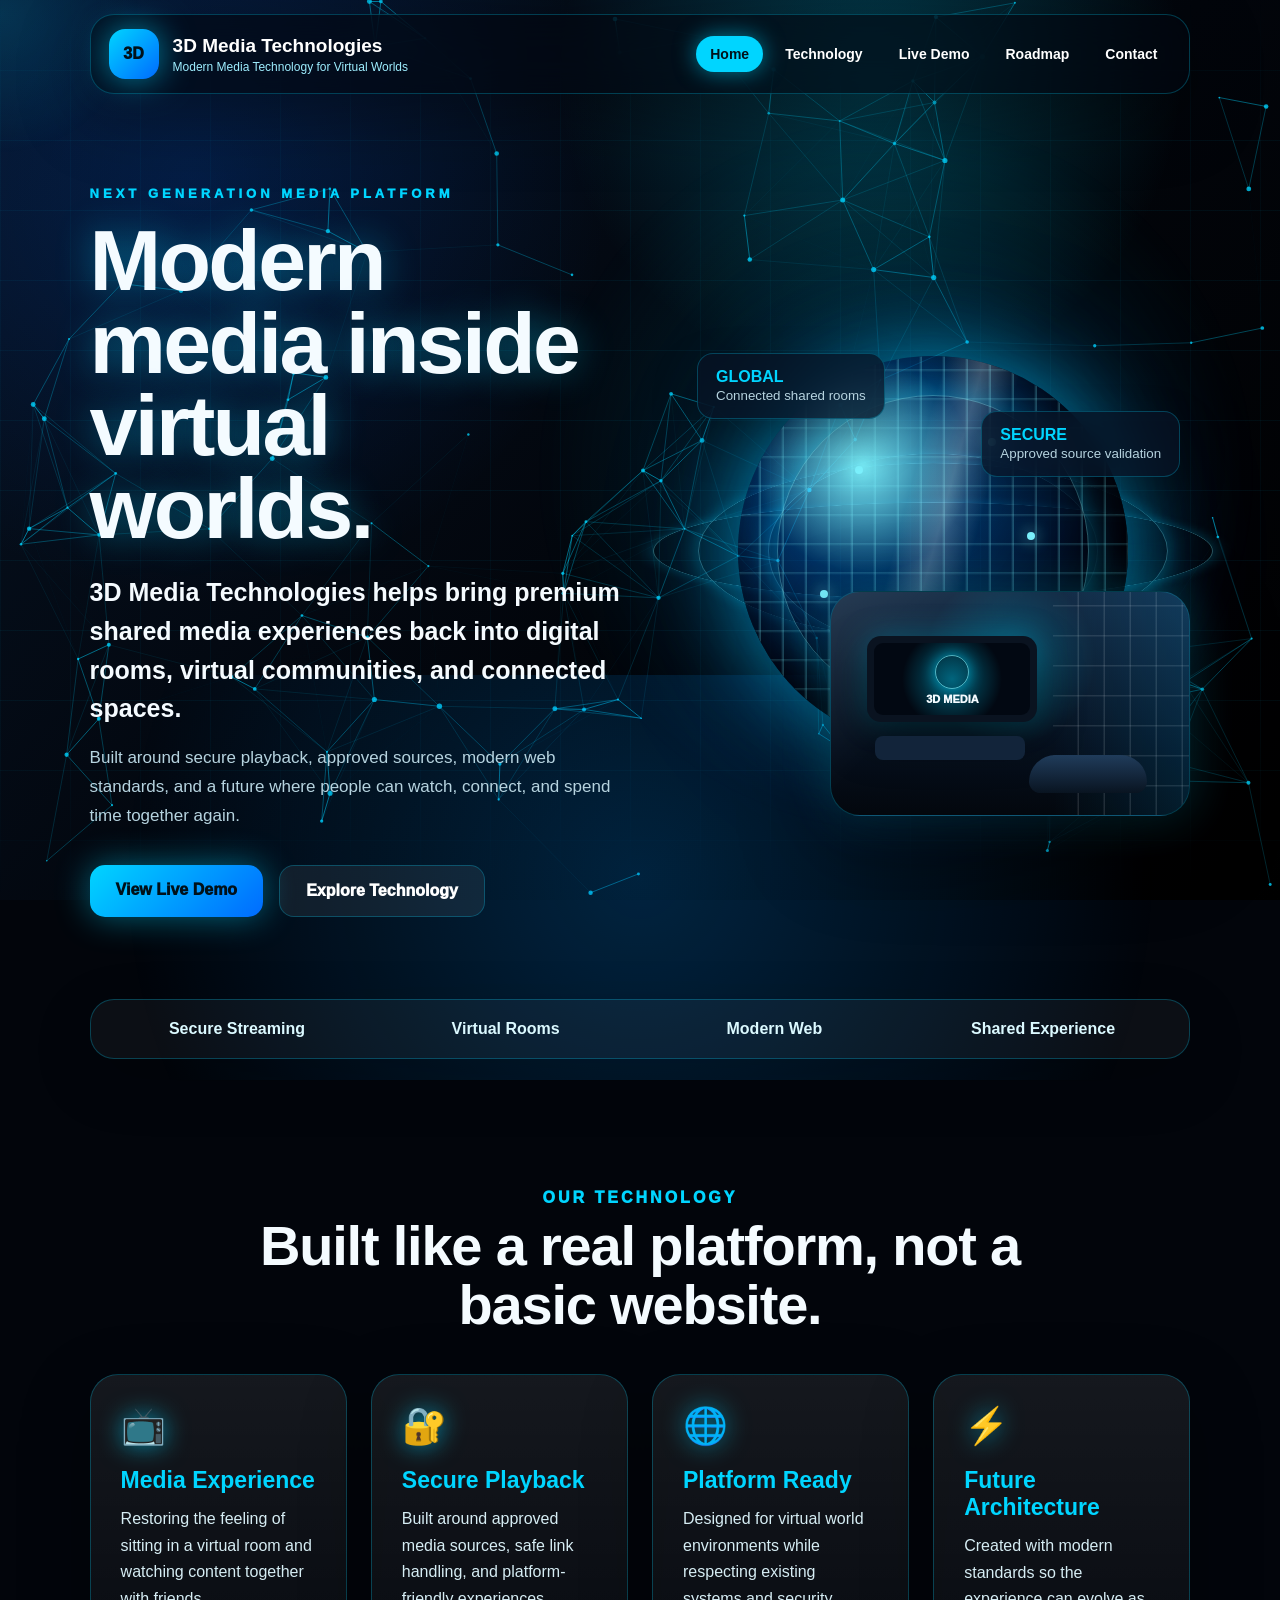
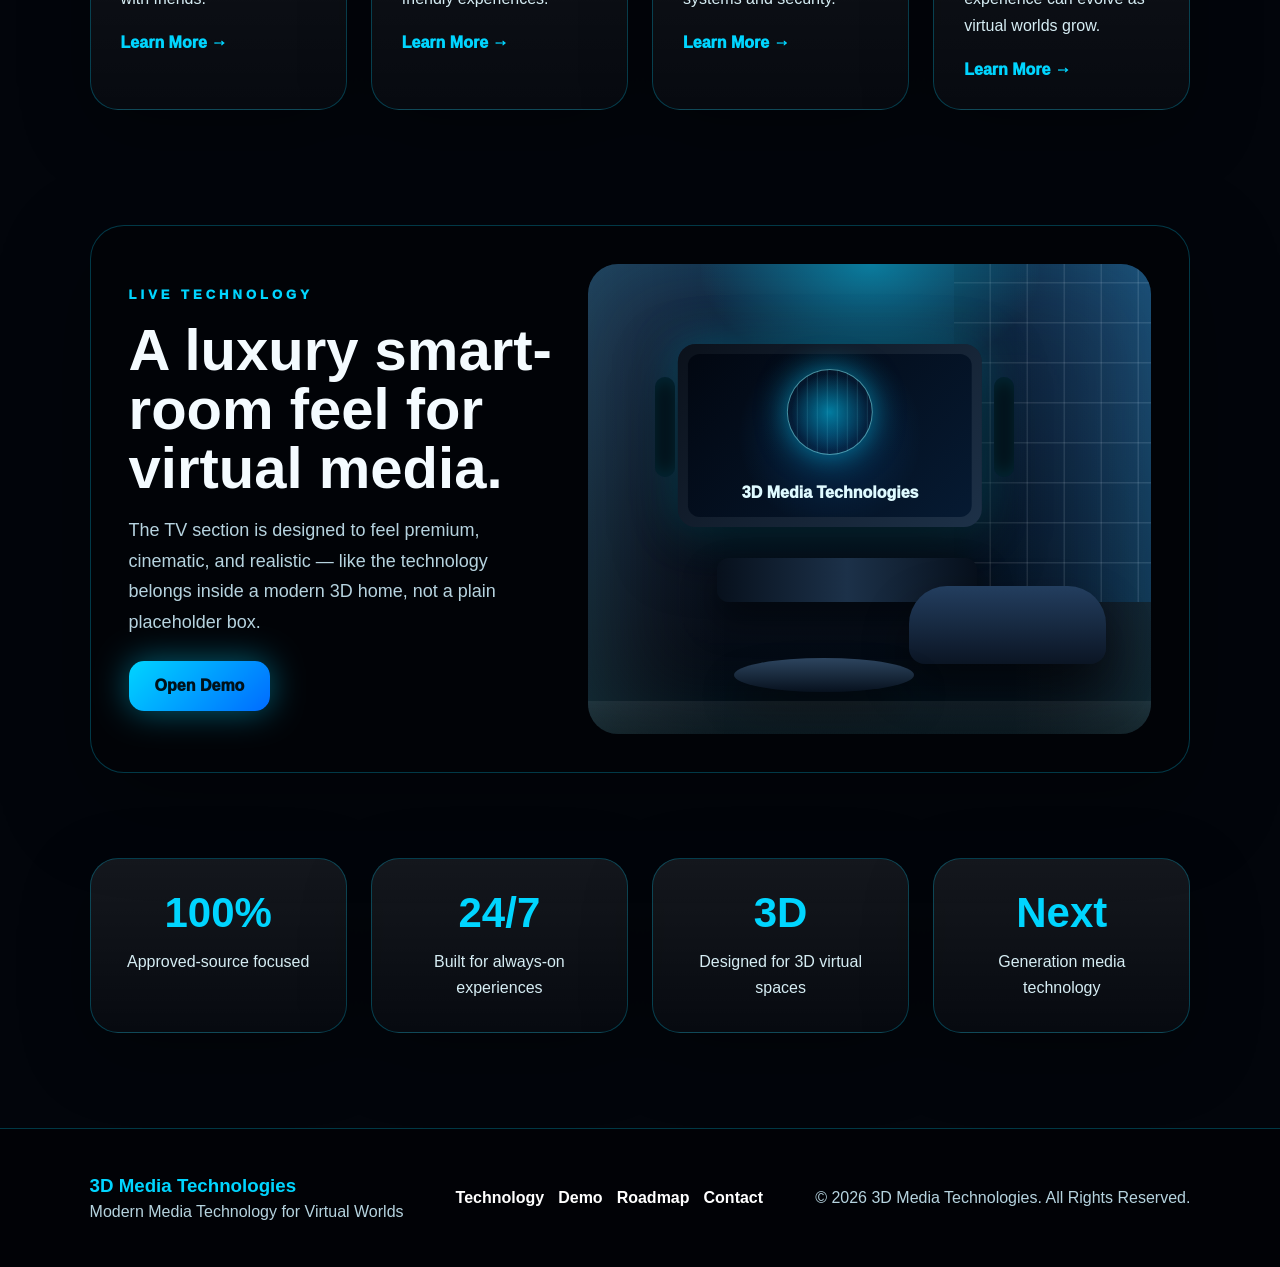
==== commit 701459e0: "Add files via upload" ====
--- a/index.html
+++ b/index.html
@@ -9,6 +9,7 @@
 <body>
   <canvas id="networkCanvas"></canvas>
   <div class="cursor-glow"></div>
+  <div class="site-glow"></div>
 
   <header class="navbar">
     <a class="brand" href="index.html">
@@ -29,42 +30,42 @@
   </header>
 
   <main>
-    <section class="hero hero-split">
+    <section class="hero blueprint-hero">
       <div class="hero-copy reveal">
         <p class="eyebrow">NEXT GENERATION MEDIA PLATFORM</p>
         <h1>Modern media inside virtual worlds.</h1>
         <p class="hero-text">3D Media Technologies helps bring premium shared media experiences back into digital rooms, virtual communities, and connected spaces.</p>
-        <p class="hero-subtext">Designed around secure playback, approved sources, modern web standards, and a future where people can watch, connect, and spend time together again.</p>
+        <p class="hero-subtext">Built around secure playback, approved sources, modern web standards, and a future where people can watch, connect, and spend time together again.</p>
         <div class="hero-buttons">
           <a class="primary-btn" href="demo.html">View Live Demo</a>
           <a class="secondary-btn" href="technology.html">Explore Technology</a>
         </div>
       </div>
 
-      <div class="globe-stage reveal delay-1" aria-label="Animated technology globe">
-        <div class="orbit orbit-one"></div>
-        <div class="orbit orbit-two"></div>
-        <div class="orbit orbit-three"></div>
-        <div class="digital-globe">
-          <span></span><span></span><span></span><span></span><span></span>
+      <div class="hero-visual reveal delay-1">
+        <div class="global-network" aria-label="Animated technology globe">
+          <div class="orbit orbit-one"></div>
+          <div class="orbit orbit-two"></div>
+          <div class="orbit orbit-three"></div>
+          <div class="digital-globe"><span></span><span></span><span></span><span></span><span></span><i></i></div>
         </div>
-        <div class="data-card data-card-one"><strong>SECURE</strong><small>Approved source validation</small></div>
-        <div class="data-card data-card-two"><strong>GLOBAL</strong><small>Connected shared rooms</small></div>
+        <div class="mini-room">
+          <div class="window-grid"></div>
+          <div class="mini-tv"><div class="mini-tv-globe"></div><p>3D MEDIA</p></div>
+          <div class="mini-console"></div>
+          <div class="mini-sofa"></div>
+        </div>
+        <div class="data-card data-card-one"><strong>GLOBAL</strong><small>Connected shared rooms</small></div>
+        <div class="data-card data-card-two"><strong>SECURE</strong><small>Approved source validation</small></div>
       </div>
     </section>
 
     <section class="trust-bar reveal">
-      <span>Secure Streaming</span>
-      <span>Virtual Rooms</span>
-      <span>Modern Web</span>
-      <span>Shared Experience</span>
+      <span>Secure Streaming</span><span>Virtual Rooms</span><span>Modern Web</span><span>Shared Experience</span>
     </section>
 
     <section class="cards-section">
-      <div class="section-title reveal">
-        <p>OUR TECHNOLOGY</p>
-        <h2>Built like a real platform, not a basic website.</h2>
-      </div>
+      <div class="section-title reveal"><p>OUR TECHNOLOGY</p><h2>Built like a real platform, not a basic website.</h2></div>
       <div class="cards">
         <article class="card reveal"><div class="icon">📺</div><h3>Media Experience</h3><p>Restoring the feeling of sitting in a virtual room and watching content together with friends.</p><a href="technology.html">Learn More →</a></article>
         <article class="card reveal delay-1"><div class="icon">🔐</div><h3>Secure Playback</h3><p>Built around approved media sources, safe link handling, and platform-friendly experiences.</p><a href="technology.html">Learn More →</a></article>
@@ -81,15 +82,9 @@
         <a class="primary-btn" href="demo.html">Open Demo</a>
       </div>
       <div class="room-art" aria-label="Modern living room with wall mounted TV">
-        <div class="wall-light"></div>
-        <div class="tv-frame">
-          <div class="tv-screen">
-            <div class="tv-globe"></div>
-            <p>3D Media Technologies</p>
-          </div>
-        </div>
-        <div class="console"></div>
-        <div class="floor"></div>
+        <div class="city-window"></div><div class="ceiling-light"></div><div class="wall-panels"></div>
+        <div class="tv-frame"><div class="tv-screen"><div class="tv-globe"></div><p>3D Media Technologies</p></div></div>
+        <div class="speaker left"></div><div class="speaker right"></div><div class="console"></div><div class="sofa"></div><div class="table"></div><div class="floor"></div>
       </div>
     </section>
 
@@ -106,7 +101,6 @@
     <div class="footer-links"><a href="technology.html">Technology</a><a href="demo.html">Demo</a><a href="roadmap.html">Roadmap</a><a href="contact.html">Contact</a></div>
     <p>© 2026 3D Media Technologies. All Rights Reserved.</p>
   </footer>
-
   <script src="script.js"></script>
 </body>
 </html>
--- a/style.css
+++ b/style.css
@@ -1 +1 @@
-*{margin:0;padding:0;box-sizing:border-box}:root{--blue:#00d5ff;--blue2:#006bff;--blue3:#7cf3ff;--ink:#f4fbff;--muted:#b6d3df;--line:rgba(0,213,255,.24);--card:rgba(8,22,46,.62);--dark:#02050b}html{scroll-behavior:smooth}body{min-height:100vh;background:radial-gradient(circle at 20% 0%,#103766 0%,#061324 36%,#02050b 78%);color:var(--ink);font-family:Inter,Arial,Helvetica,sans-serif;overflow-x:hidden}body:before{content:"";position:fixed;inset:0;z-index:-3;background:radial-gradient(circle at 70% 18%,rgba(0,213,255,.18),transparent 26%),radial-gradient(circle at 10% 65%,rgba(0,95,255,.16),transparent 30%),linear-gradient(180deg,rgba(0,0,0,.06),rgba(0,0,0,.84))}body:after{content:"";position:fixed;inset:0;z-index:-2;background-image:linear-gradient(rgba(0,213,255,.045) 1px,transparent 1px),linear-gradient(90deg,rgba(0,213,255,.045) 1px,transparent 1px);background-size:70px 70px;mask-image:linear-gradient(to bottom,transparent,black 18%,black 80%,transparent)}#networkCanvas{position:fixed;inset:0;width:100%;height:100%;z-index:-1}.cursor-glow{position:fixed;width:280px;height:280px;border-radius:50%;background:radial-gradient(circle,rgba(0,213,255,.13),transparent 66%);pointer-events:none;z-index:0;transform:translate(-50%,-50%);opacity:.75}.navbar{position:sticky;top:0;z-index:50;display:flex;justify-content:space-between;align-items:center;gap:24px;padding:18px 7%;background:rgba(2,7,16,.72);backdrop-filter:blur(22px);border-bottom:1px solid var(--line)}.brand{display:flex;align-items:center;gap:14px;color:white;text-decoration:none}.logo{display:grid;place-items:center;width:50px;height:50px;border-radius:15px;background:linear-gradient(135deg,var(--blue),var(--blue2));color:#00111a;font-weight:1000;box-shadow:0 0 30px rgba(0,213,255,.55)}.brand h2{font-size:19px}.brand p{font-size:12px;color:#9eeeff;margin-top:3px}.navbar nav{display:flex;gap:10px;align-items:center}.navbar nav a{color:white;text-decoration:none;font-size:14px;font-weight:800;padding:10px 14px;border-radius:999px;transition:.25s}.navbar nav a:hover,.navbar nav a.active{color:#00111a;background:var(--blue);box-shadow:0 0 20px rgba(0,213,255,.44)}.menu-toggle{display:none;background:transparent;color:white;border:1px solid var(--line);border-radius:12px;padding:10px 13px;font-size:21px}.hero{padding:95px 7% 80px}.hero-split{min-height:86vh;display:grid;grid-template-columns:1.05fr .95fr;gap:56px;align-items:center}.page-hero{padding:115px 7% 70px;min-height:58vh;display:grid;place-items:center;text-align:center}.hero-copy{max-width:830px}.hero-split .hero-copy{text-align:left}.eyebrow{color:var(--blue);font-size:13px;letter-spacing:4px;font-weight:1000;margin-bottom:18px}.hero h1,.page-hero h1{font-size:clamp(44px,7vw,86px);line-height:.96;letter-spacing:-2.5px;text-shadow:0 0 34px rgba(0,213,255,.42);margin-bottom:24px}.page-hero h1{font-size:clamp(42px,6vw,76px)}.hero-text{font-size:clamp(19px,2.15vw,25px);line-height:1.55;color:#f5fbff;font-weight:750;margin-bottom:16px}.hero-subtext{font-size:17px;line-height:1.7;color:var(--muted);margin-bottom:34px}.hero-buttons{display:flex;gap:16px;flex-wrap:wrap}.primary-btn,.secondary-btn{display:inline-block;text-decoration:none;padding:16px 26px;border-radius:14px;font-weight:1000;transition:.25s}.primary-btn{background:linear-gradient(135deg,var(--blue),var(--blue2));color:#00111a;box-shadow:0 0 32px rgba(0,213,255,.42)}.secondary-btn{color:white;border:1px solid var(--line);background:rgba(255,255,255,.065)}.primary-btn:hover,.secondary-btn:hover{transform:translateY(-4px);box-shadow:0 0 38px rgba(0,213,255,.62)}.globe-stage{position:relative;min-height:540px;display:grid;place-items:center}.digital-globe{position:relative;width:min(390px,80vw);height:min(390px,80vw);border-radius:50%;background:radial-gradient(circle at 32% 28%,rgba(124,243,255,.95),rgba(0,104,255,.2) 30%,rgba(0,10,32,.75) 62%,rgba(0,0,0,.2));box-shadow:inset -25px -30px 70px rgba(0,0,0,.74),0 0 70px rgba(0,213,255,.42);overflow:hidden;animation:float 6s ease-in-out infinite}.digital-globe:before{content:"";position:absolute;inset:0;border-radius:50%;background:repeating-linear-gradient(90deg,transparent 0 22px,rgba(124,243,255,.22) 23px 24px),repeating-linear-gradient(0deg,transparent 0 28px,rgba(124,243,255,.18) 29px 30px);animation:spin 18s linear infinite}.digital-globe:after{content:"";position:absolute;inset:12%;border:1px solid rgba(124,243,255,.28);border-radius:50%;box-shadow:0 0 30px rgba(0,213,255,.28)}.digital-globe span{position:absolute;width:8px;height:8px;background:var(--blue3);border-radius:50%;box-shadow:0 0 16px var(--blue3)}.digital-globe span:nth-child(1){top:28%;left:30%}.digital-globe span:nth-child(2){top:45%;right:24%}.digital-globe span:nth-child(3){bottom:28%;left:42%}.digital-globe span:nth-child(4){top:60%;left:21%}.digital-globe span:nth-child(5){top:21%;right:34%}.orbit{position:absolute;border:1px solid rgba(124,243,255,.34);border-radius:50%;transform:rotateX(68deg);box-shadow:0 0 20px rgba(0,213,255,.24)}.orbit-one{width:470px;height:470px;animation:rotate 12s linear infinite}.orbit-two{width:560px;height:260px;animation:rotate 16s linear reverse infinite}.orbit-three{width:330px;height:520px;animation:rotate 20s linear infinite}.data-card{position:absolute;padding:14px 18px;border:1px solid var(--line);border-radius:16px;background:rgba(7,18,36,.72);backdrop-filter:blur(14px);box-shadow:0 20px 45px rgba(0,0,0,.25)}.data-card strong{display:block;color:var(--blue)}.data-card small{color:var(--muted)}.data-card-one{left:4%;top:20%}.data-card-two{right:2%;bottom:20%}.trust-bar{margin:0 7% 60px;padding:20px;border:1px solid var(--line);border-radius:24px;background:rgba(255,255,255,.045);display:grid;grid-template-columns:repeat(4,1fr);gap:16px;text-align:center;box-shadow:0 20px 60px rgba(0,0,0,.2)}.trust-bar span{color:#dbf9ff;font-weight:900}.cards-section{padding:70px 7% 95px}.section-title{text-align:center;max-width:850px;margin:0 auto 40px}.section-title p{color:var(--blue);letter-spacing:3px;font-weight:1000;margin-bottom:10px}.section-title h2{font-size:clamp(32px,4.6vw,56px);line-height:1.05;letter-spacing:-1.2px}.cards{display:grid;grid-template-columns:repeat(4,1fr);gap:24px}.feature-grid{grid-template-columns:repeat(2,1fr);max-width:1100px;margin:auto}.card,.stat-card,.contact-box,.demo-panel,.timeline-item{position:relative;background:linear-gradient(180deg,rgba(255,255,255,.07),rgba(255,255,255,.025));border:1px solid var(--line);border-radius:26px;padding:30px;box-shadow:0 22px 70px rgba(0,0,0,.3);overflow:hidden;transition:.25s}.card:before,.stat-card:before,.contact-box:before,.demo-panel:before,.timeline-item:before{content:"";position:absolute;inset:-1px;background:radial-gradient(circle at var(--mx,50%) var(--my,0%),rgba(0,213,255,.25),transparent 30%);opacity:0;transition:.25s}.card:hover,.stat-card:hover,.timeline-item:hover{transform:translateY(-8px);border-color:rgba(0,213,255,.7);box-shadow:0 0 38px rgba(0,213,255,.2)}.card:hover:before,.stat-card:hover:before,.contact-box:hover:before,.demo-panel:hover:before,.timeline-item:hover:before{opacity:1}.card>* ,.stat-card>* ,.contact-box>* ,.demo-panel>* ,.timeline-item>*{position:relative}.icon{font-size:36px;margin-bottom:20px;filter:drop-shadow(0 0 12px rgba(0,213,255,.6))}.card h3,.stat-card h3,.contact-box h3,.timeline-item h3{color:var(--blue);font-size:23px;margin-bottom:12px}.card p,.stat-card p,.contact-box p,.timeline-item p{color:#d6edf4;line-height:1.65;font-size:16px}.card a{display:inline-block;margin-top:22px;color:var(--blue);font-weight:1000;text-decoration:none}.living-room-showcase{margin:20px 7% 85px;padding:38px;display:grid;grid-template-columns:.86fr 1.14fr;gap:34px;align-items:center;border:1px solid var(--line);border-radius:34px;background:rgba(0,0,0,.28);box-shadow:0 30px 90px rgba(0,0,0,.35)}.showcase-copy h2{font-size:clamp(34px,5vw,58px);line-height:1.02;margin-bottom:18px}.showcase-copy p:not(.eyebrow){color:var(--muted);font-size:18px;line-height:1.7;margin-bottom:24px}.room-art{position:relative;height:430px;border-radius:28px;overflow:hidden;background:linear-gradient(180deg,#122842,#08111f 62%,#03070d);box-shadow:inset 0 0 80px rgba(0,213,255,.12)}.wall-light{position:absolute;inset:0;background:radial-gradient(circle at 50% 18%,rgba(0,213,255,.38),transparent 30%),linear-gradient(90deg,rgba(255,255,255,.06),transparent 25%,transparent 75%,rgba(255,255,255,.05))}.tv-frame{position:absolute;left:50%;top:18%;transform:translateX(-50%);width:70%;height:45%;padding:10px;border-radius:18px;background:linear-gradient(135deg,#0b111b,#1d3148);box-shadow:0 22px 60px rgba(0,0,0,.62),0 0 45px rgba(0,213,255,.35)}.tv-screen{height:100%;border-radius:12px;background:radial-gradient(circle,#0b8fff33,transparent 56%),linear-gradient(135deg,#020711,#061a32);display:grid;place-items:center;text-align:center}.tv-screen p{font-weight:1000;color:#dffaff}.tv-globe{width:86px;height:86px;border-radius:50%;border:1px solid rgba(124,243,255,.55);background:repeating-linear-gradient(90deg,transparent 0 9px,rgba(124,243,255,.25) 10px),radial-gradient(circle,rgba(0,213,255,.5),transparent 65%);box-shadow:0 0 30px rgba(0,213,255,.55);animation:spin 10s linear infinite}.console{position:absolute;left:22%;right:22%;bottom:23%;height:44px;border-radius:10px;background:linear-gradient(90deg,#07101c,#1c3149,#07101c);box-shadow:0 18px 35px rgba(0,0,0,.45)}.floor{position:absolute;left:-10%;right:-10%;bottom:-24%;height:42%;background:linear-gradient(180deg,rgba(255,255,255,.06),rgba(0,0,0,.55));transform:perspective(400px) rotateX(55deg);border-top:1px solid rgba(255,255,255,.12)}.stats-section{padding:0 7% 95px;display:grid;grid-template-columns:repeat(4,1fr);gap:24px}.stat-card{text-align:center}.stat-card h3{font-size:42px}.demo-panel{width:min(980px,100%);text-align:center}.player{margin:28px auto 22px;display:flex;justify-content:center;gap:12px;flex-wrap:wrap}input{width:500px;max-width:100%;padding:16px 18px;font-size:16px;border-radius:14px;border:1px solid var(--line);background:rgba(255,255,255,.94);outline:none}button{padding:16px 25px;font-size:16px;border-radius:14px;border:none;background:linear-gradient(135deg,var(--blue),var(--blue2));color:#00111a;font-weight:1000;cursor:pointer}.video-shell{margin-top:28px;border:1px solid var(--line);border-radius:22px;min-height:330px;background:rgba(0,0,0,.24);display:grid;place-items:center;overflow:hidden}.empty-player{text-align:center;color:var(--muted)}.play-circle{width:92px;height:92px;border-radius:50%;display:grid;place-items:center;background:var(--blue);color:#00111a;font-size:32px;box-shadow:0 0 36px rgba(0,213,255,.55);margin:0 auto 14px}iframe{width:min(820px,100%);aspect-ratio:16/9;height:auto;border:0;border-radius:18px}.roadmap-wrap{position:relative;margin:0 7% 95px;display:grid;grid-template-columns:repeat(4,1fr);gap:24px}.timeline-line{position:absolute;left:7%;right:7%;top:52px;height:2px;background:linear-gradient(90deg,transparent,var(--blue),transparent);box-shadow:0 0 20px rgba(0,213,255,.65)}.timeline-item span{display:inline-grid;place-items:center;width:48px;height:48px;border-radius:50%;background:var(--blue);color:#00111a;font-weight:1000;margin-bottom:22px;box-shadow:0 0 24px rgba(0,213,255,.55)}.contact-layout{display:grid;grid-template-columns:1fr .8fr;gap:32px;align-items:center;text-align:left;max-width:1100px}.contact-box{padding:38px}.contact-box p{font-size:20px;margin-bottom:24px}.footer{padding:46px 7%;border-top:1px solid var(--line);background:rgba(0,0,0,.42);display:flex;align-items:center;justify-content:space-between;gap:25px;flex-wrap:wrap}.footer h3{color:var(--blue);margin-bottom:6px}.footer p{color:var(--muted)}.footer-links{display:flex;gap:14px;flex-wrap:wrap}.footer a{color:white;text-decoration:none;font-weight:800}.reveal{opacity:0;transform:translateY(28px);transition:opacity .75s ease,transform .75s ease}.reveal.show{opacity:1;transform:translateY(0)}.delay-1{transition-delay:.12s}.delay-2{transition-delay:.22s}.delay-3{transition-delay:.32s}@keyframes float{0%,100%{transform:translateY(0)}50%{transform:translateY(-16px)}}@keyframes spin{to{transform:rotate(360deg)}}@keyframes rotate{to{transform:rotateX(68deg) rotateZ(360deg)}}@media(max-width:1040px){.hero-split,.living-room-showcase,.contact-layout{grid-template-columns:1fr}.hero-split .hero-copy{text-align:center;margin:auto}.hero-buttons{justify-content:center}.cards,.stats-section,.roadmap-wrap,.trust-bar{grid-template-columns:repeat(2,1fr)}.timeline-line{display:none}.globe-stage{min-height:460px}.footer{align-items:flex-start;flex-direction:column}}@media(max-width:720px){.navbar{padding:15px 20px;align-items:flex-start}.brand h2{font-size:16px}.brand p{display:none}.menu-toggle{display:block;margin-left:auto}.navbar nav{display:none;width:100%;flex-direction:column;align-items:stretch}.navbar.open nav{display:flex}.navbar nav a{text-align:center}.hero,.page-hero{padding:78px 20px 58px}.hero h1,.page-hero h1{letter-spacing:-1px}.cards,.stats-section,.roadmap-wrap,.trust-bar,.feature-grid{grid-template-columns:1fr}.cards-section,.stats-section{padding-left:20px;padding-right:20px}.living-room-showcase,.roadmap-wrap{margin-left:20px;margin-right:20px;padding:24px}.room-art{height:330px}.tv-frame{width:82%}.globe-stage{min-height:360px}.orbit,.data-card{display:none}.footer{padding:38px 20px}.cursor-glow{display:none}}
+*{margin:0;padding:0;box-sizing:border-box}:root{--blue:#00d5ff;--blue2:#006bff;--blue3:#7cf3ff;--ink:#f4fbff;--muted:#b6d3df;--line:rgba(0,213,255,.26);--card:rgba(8,22,46,.62);--dark:#02050b}html{scroll-behavior:smooth}body{min-height:100vh;background:#02050b;color:var(--ink);font-family:Inter,Arial,Helvetica,sans-serif;overflow-x:hidden}body:before{content:"";position:fixed;inset:0;z-index:-4;background:radial-gradient(circle at 68% 8%,rgba(0,213,255,.25),transparent 26%),radial-gradient(circle at 15% 20%,rgba(0,95,255,.18),transparent 32%),linear-gradient(135deg,#061324 0%,#02050b 55%,#000 100%)}body:after{content:"";position:fixed;inset:0;z-index:-3;background-image:linear-gradient(rgba(0,213,255,.055) 1px,transparent 1px),linear-gradient(90deg,rgba(0,213,255,.04) 1px,transparent 1px);background-size:70px 70px;mask-image:linear-gradient(to bottom,transparent,black 12%,black 82%,transparent)}#networkCanvas{position:fixed;inset:0;width:100%;height:100%;z-index:-2}.site-glow{position:fixed;inset:auto -10% -20% -10%;height:45vh;background:radial-gradient(circle,rgba(0,145,255,.22),transparent 65%);z-index:-1;pointer-events:none}.cursor-glow{position:fixed;width:300px;height:300px;border-radius:50%;background:radial-gradient(circle,rgba(0,213,255,.15),transparent 66%);pointer-events:none;z-index:0;transform:translate(-50%,-50%)}.navbar{position:sticky;top:14px;z-index:50;margin:14px 7% 0;display:flex;justify-content:space-between;align-items:center;gap:24px;padding:14px 18px;background:rgba(2,7,16,.64);backdrop-filter:blur(22px);border:1px solid var(--line);border-radius:24px;box-shadow:0 20px 70px rgba(0,0,0,.35)}.brand{display:flex;align-items:center;gap:14px;color:white;text-decoration:none}.logo{display:grid;place-items:center;width:50px;height:50px;border-radius:16px;background:linear-gradient(135deg,var(--blue),var(--blue2));color:#00111a;font-weight:1000;box-shadow:0 0 34px rgba(0,213,255,.6)}.brand h2{font-size:19px}.brand p{font-size:12px;color:#9eeeff;margin-top:3px}.navbar nav{display:flex;gap:8px;align-items:center}.navbar nav a{color:white;text-decoration:none;font-size:14px;font-weight:800;padding:10px 14px;border-radius:999px;transition:.25s}.navbar nav a:hover,.navbar nav a.active{color:#00111a;background:var(--blue);box-shadow:0 0 22px rgba(0,213,255,.55)}.menu-toggle{display:none;background:transparent;color:white;border:1px solid var(--line);border-radius:12px;padding:10px 13px;font-size:21px}.hero{padding:92px 7% 82px}.blueprint-hero{min-height:86vh;display:grid;grid-template-columns:1.02fr .98fr;gap:52px;align-items:center;position:relative}.blueprint-hero:before{content:"";position:absolute;inset:2% -5% auto 35%;height:80%;background:radial-gradient(circle,rgba(0,213,255,.18),transparent 62%);filter:blur(10px);z-index:-1}.page-hero{padding:115px 7% 70px;min-height:56vh;display:grid;place-items:center;text-align:center}.hero-copy{max-width:850px;position:relative;z-index:2}.eyebrow{color:var(--blue);font-size:13px;letter-spacing:4px;font-weight:1000;margin-bottom:18px}.hero h1,.page-hero h1{font-size:clamp(44px,7vw,86px);line-height:.96;letter-spacing:-2.7px;text-shadow:0 0 36px rgba(0,213,255,.42);margin-bottom:24px}.page-hero h1{font-size:clamp(42px,6vw,76px)}.hero-text{font-size:clamp(19px,2.05vw,25px);line-height:1.55;color:#f5fbff;font-weight:750;margin-bottom:16px}.hero-subtext{font-size:17px;line-height:1.7;color:var(--muted);margin-bottom:34px}.hero-buttons{display:flex;gap:16px;flex-wrap:wrap}.primary-btn,.secondary-btn{display:inline-block;text-decoration:none;padding:16px 26px;border-radius:15px;font-weight:1000;transition:.25s}.primary-btn{background:linear-gradient(135deg,var(--blue),var(--blue2));color:#00111a;box-shadow:0 0 34px rgba(0,213,255,.45)}.secondary-btn{color:white;border:1px solid var(--line);background:rgba(255,255,255,.065)}.primary-btn:hover,.secondary-btn:hover{transform:translateY(-4px);box-shadow:0 0 42px rgba(0,213,255,.68)}.hero-visual{position:relative;min-height:585px;display:grid;place-items:center}.global-network{position:absolute;inset:0;display:grid;place-items:center}.digital-globe{position:relative;width:min(390px,78vw);height:min(390px,78vw);border-radius:50%;background:radial-gradient(circle at 32% 28%,rgba(124,243,255,.95),rgba(0,104,255,.28) 28%,rgba(0,10,32,.8) 62%,rgba(0,0,0,.1));box-shadow:inset -25px -30px 70px rgba(0,0,0,.75),0 0 80px rgba(0,213,255,.55),0 0 140px rgba(0,91,255,.26);overflow:hidden;animation:float 6s ease-in-out infinite}.digital-globe:before{content:"";position:absolute;inset:0;border-radius:50%;background:repeating-linear-gradient(90deg,transparent 0 20px,rgba(124,243,255,.25) 22px 23px),repeating-linear-gradient(0deg,transparent 0 26px,rgba(124,243,255,.16) 28px 29px);animation:spin 18s linear infinite}.digital-globe:after{content:"";position:absolute;inset:10%;border:1px solid rgba(124,243,255,.35);border-radius:50%;box-shadow:0 0 34px rgba(0,213,255,.34)}.digital-globe span{position:absolute;width:8px;height:8px;background:var(--blue3);border-radius:50%;box-shadow:0 0 16px var(--blue3)}.digital-globe span:nth-child(1){top:28%;left:30%}.digital-globe span:nth-child(2){top:45%;right:24%}.digital-globe span:nth-child(3){bottom:28%;left:42%}.digital-globe span:nth-child(4){top:60%;left:21%}.digital-globe span:nth-child(5){top:21%;right:34%}.digital-globe i{position:absolute;inset:0;background:linear-gradient(105deg,transparent 42%,rgba(255,255,255,.23),transparent 58%);animation:sheen 5s ease-in-out infinite}.orbit{position:absolute;border:1px solid rgba(124,243,255,.34);border-radius:50%;transform:rotateX(68deg);box-shadow:0 0 22px rgba(0,213,255,.26)}.orbit-one{width:470px;height:470px;animation:rotate 12s linear infinite}.orbit-two{width:560px;height:260px;animation:rotate 16s linear reverse infinite}.orbit-three{width:330px;height:520px;animation:rotate 20s linear infinite}.mini-room{position:absolute;right:0;bottom:28px;width:360px;height:225px;border:1px solid var(--line);border-radius:30px;overflow:hidden;background:linear-gradient(180deg,#142b45,#06101e 70%,#03070d);box-shadow:0 30px 90px rgba(0,0,0,.45),0 0 48px rgba(0,213,255,.24)}.mini-room:after{content:"";position:absolute;inset:0;background:linear-gradient(135deg,rgba(255,255,255,.08),transparent 35%),radial-gradient(circle at 50% 30%,rgba(0,213,255,.28),transparent 36%)}.window-grid{position:absolute;right:0;top:0;width:38%;height:100%;background:linear-gradient(90deg,transparent,rgba(0,174,255,.13)),repeating-linear-gradient(90deg,transparent 0 24px,rgba(255,255,255,.12) 25px 26px),repeating-linear-gradient(0deg,transparent 0 28px,rgba(255,255,255,.11) 29px 30px)}.mini-tv{position:absolute;left:36px;top:44px;width:170px;height:86px;padding:7px;border-radius:14px;background:#0a1320;box-shadow:0 18px 42px rgba(0,0,0,.55),0 0 30px rgba(0,213,255,.35);z-index:2}.mini-tv>div,.mini-tv p{position:relative;z-index:1}.mini-tv:before{content:"";position:absolute;inset:7px;border-radius:9px;background:radial-gradient(circle,rgba(0,213,255,.45),transparent 58%),#020812}.mini-tv-globe{margin:12px auto 4px;width:34px;height:34px;border-radius:50%;border:1px solid rgba(124,243,255,.65);box-shadow:0 0 15px rgba(0,213,255,.65)}.mini-tv p{text-align:center;font-size:11px;font-weight:1000}.mini-console{position:absolute;left:44px;top:144px;width:150px;height:24px;background:#12243a;border-radius:8px;z-index:2}.mini-sofa{position:absolute;right:42px;bottom:22px;width:118px;height:38px;background:linear-gradient(180deg,#203c5b,#091421);border-radius:28px 28px 12px 12px;z-index:2}.data-card{position:absolute;padding:14px 18px;border:1px solid var(--line);border-radius:16px;background:rgba(7,18,36,.74);backdrop-filter:blur(14px);box-shadow:0 20px 45px rgba(0,0,0,.25);z-index:3}.data-card strong{display:block;color:var(--blue)}.data-card small{color:var(--muted)}.data-card-one{left:4%;top:16%}.data-card-two{right:2%;top:26%}.trust-bar{margin:0 7% 60px;padding:20px;border:1px solid var(--line);border-radius:24px;background:rgba(255,255,255,.045);display:grid;grid-template-columns:repeat(4,1fr);gap:16px;text-align:center;box-shadow:0 20px 60px rgba(0,0,0,.2)}.trust-bar span{color:#dbf9ff;font-weight:900}.cards-section{padding:70px 7% 95px}.section-title{text-align:center;max-width:850px;margin:0 auto 40px}.section-title p{color:var(--blue);letter-spacing:3px;font-weight:1000;margin-bottom:10px}.section-title h2{font-size:clamp(32px,4.6vw,56px);line-height:1.05;letter-spacing:-1.2px}.cards{display:grid;grid-template-columns:repeat(4,1fr);gap:24px}.feature-grid{grid-template-columns:repeat(2,1fr);max-width:1100px;margin:auto}.card,.stat-card,.contact-box,.demo-panel,.timeline-item,.blue-panel{position:relative;background:linear-gradient(180deg,rgba(255,255,255,.08),rgba(255,255,255,.025));border:1px solid var(--line);border-radius:28px;padding:30px;box-shadow:0 22px 70px rgba(0,0,0,.32);overflow:hidden;transition:.25s}.card:before,.stat-card:before,.contact-box:before,.demo-panel:before,.timeline-item:before,.blue-panel:before{content:"";position:absolute;inset:-1px;background:radial-gradient(circle at var(--mx,50%) var(--my,0%),rgba(0,213,255,.28),transparent 30%);opacity:0;transition:.25s}.card:hover,.stat-card:hover,.timeline-item:hover,.blue-panel:hover{transform:translateY(-8px);border-color:rgba(0,213,255,.72);box-shadow:0 0 42px rgba(0,213,255,.22)}.card:hover:before,.stat-card:hover:before,.contact-box:hover:before,.demo-panel:hover:before,.timeline-item:hover:before,.blue-panel:hover:before{opacity:1}.card>* ,.stat-card>* ,.contact-box>* ,.demo-panel>* ,.timeline-item>* ,.blue-panel>*{position:relative}.icon{font-size:36px;margin-bottom:20px;filter:drop-shadow(0 0 12px rgba(0,213,255,.6))}.card h3,.stat-card h3,.contact-box h3,.timeline-item h3,.blue-panel h3{color:var(--blue);font-size:23px;margin-bottom:12px}.card p,.stat-card p,.contact-box p,.timeline-item p,.blue-panel p{color:#d6edf4;line-height:1.65;font-size:16px}.card a{display:inline-block;margin-top:22px;color:var(--blue);font-weight:1000;text-decoration:none}.living-room-showcase{margin:20px 7% 85px;padding:38px;display:grid;grid-template-columns:.86fr 1.14fr;gap:34px;align-items:center;border:1px solid var(--line);border-radius:34px;background:rgba(0,0,0,.28);box-shadow:0 30px 90px rgba(0,0,0,.35)}.showcase-copy h2{font-size:clamp(34px,5vw,58px);line-height:1.02;margin-bottom:18px}.showcase-copy p:not(.eyebrow){color:var(--muted);font-size:18px;line-height:1.7;margin-bottom:24px}.room-art{position:relative;height:470px;border-radius:30px;overflow:hidden;background:linear-gradient(180deg,#142842,#08111f 62%,#03070d);box-shadow:inset 0 0 100px rgba(0,213,255,.14)}.city-window{position:absolute;right:0;top:0;width:35%;height:72%;background:linear-gradient(90deg,rgba(5,14,26,.2),rgba(0,145,255,.17)),repeating-linear-gradient(90deg,transparent 0 35px,rgba(255,255,255,.12) 36px 37px),repeating-linear-gradient(0deg,transparent 0 38px,rgba(255,255,255,.12) 39px 40px)}.ceiling-light{position:absolute;left:20%;right:20%;top:0;height:110px;background:radial-gradient(ellipse at top,rgba(0,213,255,.45),transparent 72%)}.wall-panels{position:absolute;inset:0;background:linear-gradient(90deg,rgba(255,255,255,.06),transparent 25%,transparent 75%,rgba(255,255,255,.05))}.tv-frame{position:absolute;left:43%;top:17%;transform:translateX(-50%);width:54%;height:39%;padding:10px;border-radius:18px;background:linear-gradient(135deg,#0b111b,#1d3148);box-shadow:0 22px 60px rgba(0,0,0,.62),0 0 45px rgba(0,213,255,.35)}.tv-screen{height:100%;border-radius:12px;background:radial-gradient(circle,#0b8fff33,transparent 56%),linear-gradient(135deg,#020711,#061a32);display:grid;place-items:center;text-align:center}.tv-screen p{font-weight:1000;color:#dffaff}.tv-globe{width:86px;height:86px;border-radius:50%;border:1px solid rgba(124,243,255,.55);background:repeating-linear-gradient(90deg,transparent 0 9px,rgba(124,243,255,.25) 10px),radial-gradient(circle,rgba(0,213,255,.5),transparent 65%);box-shadow:0 0 30px rgba(0,213,255,.55);animation:spin 10s linear infinite}.speaker{position:absolute;top:24%;width:20px;height:100px;border-radius:12px;background:#030910;box-shadow:inset 0 0 20px rgba(0,213,255,.18)}.speaker.left{left:12%}.speaker.right{left:72%}.console{position:absolute;left:23%;right:31%;bottom:28%;height:44px;border-radius:12px;background:linear-gradient(90deg,#07101c,#1c3149,#07101c);box-shadow:0 18px 35px rgba(0,0,0,.45)}.sofa{position:absolute;right:8%;bottom:15%;width:35%;height:78px;background:linear-gradient(180deg,#233e5f,#0b1524);border-radius:38px 38px 16px 16px;box-shadow:0 22px 46px rgba(0,0,0,.45)}.table{position:absolute;left:26%;bottom:9%;width:180px;height:34px;background:linear-gradient(180deg,#2d455f,#07111e);border-radius:50%;box-shadow:0 20px 35px rgba(0,0,0,.45)}.floor{position:absolute;left:-10%;right:-10%;bottom:-24%;height:42%;background:linear-gradient(180deg,rgba(255,255,255,.06),rgba(0,0,0,.55));transform:perspective(400px) rotateX(55deg);border-top:1px solid rgba(255,255,255,.12)}.stats-section{padding:0 7% 95px;display:grid;grid-template-columns:repeat(4,1fr);gap:24px}.stat-card{text-align:center}.stat-card h3{font-size:42px}.demo-panel{width:min(980px,100%);text-align:center}.player{margin:28px auto 22px;display:flex;justify-content:center;gap:12px;flex-wrap:wrap}input{width:500px;max-width:100%;padding:16px 18px;font-size:16px;border-radius:14px;border:1px solid var(--line);background:rgba(255,255,255,.94);outline:none}button{padding:16px 25px;font-size:16px;border-radius:14px;border:none;background:linear-gradient(135deg,var(--blue),var(--blue2));color:#00111a;font-weight:1000;cursor:pointer}.video-shell{margin-top:28px;border:1px solid var(--line);border-radius:22px;min-height:360px;background:rgba(0,0,0,.24);display:grid;place-items:center;overflow:hidden;box-shadow:inset 0 0 60px rgba(0,213,255,.08)}.empty-player{text-align:center;color:var(--muted)}.play-circle{width:92px;height:92px;border-radius:50%;display:grid;place-items:center;background:var(--blue);color:#00111a;font-size:32px;box-shadow:0 0 36px rgba(0,213,255,.55);margin:0 auto 14px}iframe{width:min(820px,100%);aspect-ratio:16/9;height:auto;border:0;border-radius:18px}.roadmap-wrap{position:relative;margin:0 7% 95px;display:grid;grid-template-columns:repeat(4,1fr);gap:24px}.timeline-line{position:absolute;left:7%;right:7%;top:52px;height:2px;background:linear-gradient(90deg,transparent,var(--blue),transparent);box-shadow:0 0 20px rgba(0,213,255,.65)}.timeline-item span{display:inline-grid;place-items:center;width:48px;height:48px;border-radius:50%;background:var(--blue);color:#00111a;font-weight:1000;margin-bottom:22px;box-shadow:0 0 24px rgba(0,213,255,.55)}.contact-layout{display:grid;grid-template-columns:1fr .8fr;gap:32px;align-items:center;text-align:left;max-width:1100px}.contact-box{padding:38px}.contact-box p{font-size:20px;margin-bottom:24px}.footer{padding:46px 7%;border-top:1px solid var(--line);background:rgba(0,0,0,.42);display:flex;align-items:center;justify-content:space-between;gap:25px;flex-wrap:wrap}.footer h3{color:var(--blue);margin-bottom:6px}.footer p{color:var(--muted)}.footer-links{display:flex;gap:14px;flex-wrap:wrap}.footer a{color:white;text-decoration:none;font-weight:800}.reveal{opacity:0;transform:translateY(28px);transition:opacity .75s ease,transform .75s ease}.reveal.show{opacity:1;transform:translateY(0)}.delay-1{transition-delay:.12s}.delay-2{transition-delay:.22s}.delay-3{transition-delay:.32s}@keyframes float{0%,100%{transform:translateY(0)}50%{transform:translateY(-16px)}}@keyframes spin{to{transform:rotate(360deg)}}@keyframes rotate{to{transform:rotateX(68deg) rotateZ(360deg)}}@keyframes sheen{0%,55%{transform:translateX(-100%)}100%{transform:translateX(100%)}}@media(max-width:1040px){.blueprint-hero,.living-room-showcase,.contact-layout{grid-template-columns:1fr}.hero-copy{text-align:center;margin:auto}.hero-buttons{justify-content:center}.cards,.stats-section,.roadmap-wrap,.trust-bar{grid-template-columns:repeat(2,1fr)}.timeline-line{display:none}.hero-visual{min-height:520px}.footer{align-items:flex-start;flex-direction:column}}@media(max-width:720px){.navbar{top:0;margin:0;border-radius:0;padding:15px 20px;align-items:flex-start}.brand h2{font-size:16px}.brand p{display:none}.menu-toggle{display:block;margin-left:auto}.navbar nav{display:none;width:100%;flex-direction:column;align-items:stretch}.navbar.open nav{display:flex}.navbar nav a{text-align:center}.hero,.page-hero{padding:78px 20px 58px}.hero h1,.page-hero h1{letter-spacing:-1px}.cards,.stats-section,.roadmap-wrap,.trust-bar,.feature-grid{grid-template-columns:1fr}.cards-section,.stats-section{padding-left:20px;padding-right:20px}.living-room-showcase,.roadmap-wrap{margin-left:20px;margin-right:20px;padding:24px}.room-art{height:360px}.tv-frame{width:68%;left:44%}.speaker{display:none}.sofa{width:42%;right:6%}.hero-visual{min-height:420px}.orbit,.data-card{display:none}.mini-room{right:50%;transform:translateX(50%);width:310px}.footer{padding:38px 20px}.cursor-glow{display:none}}
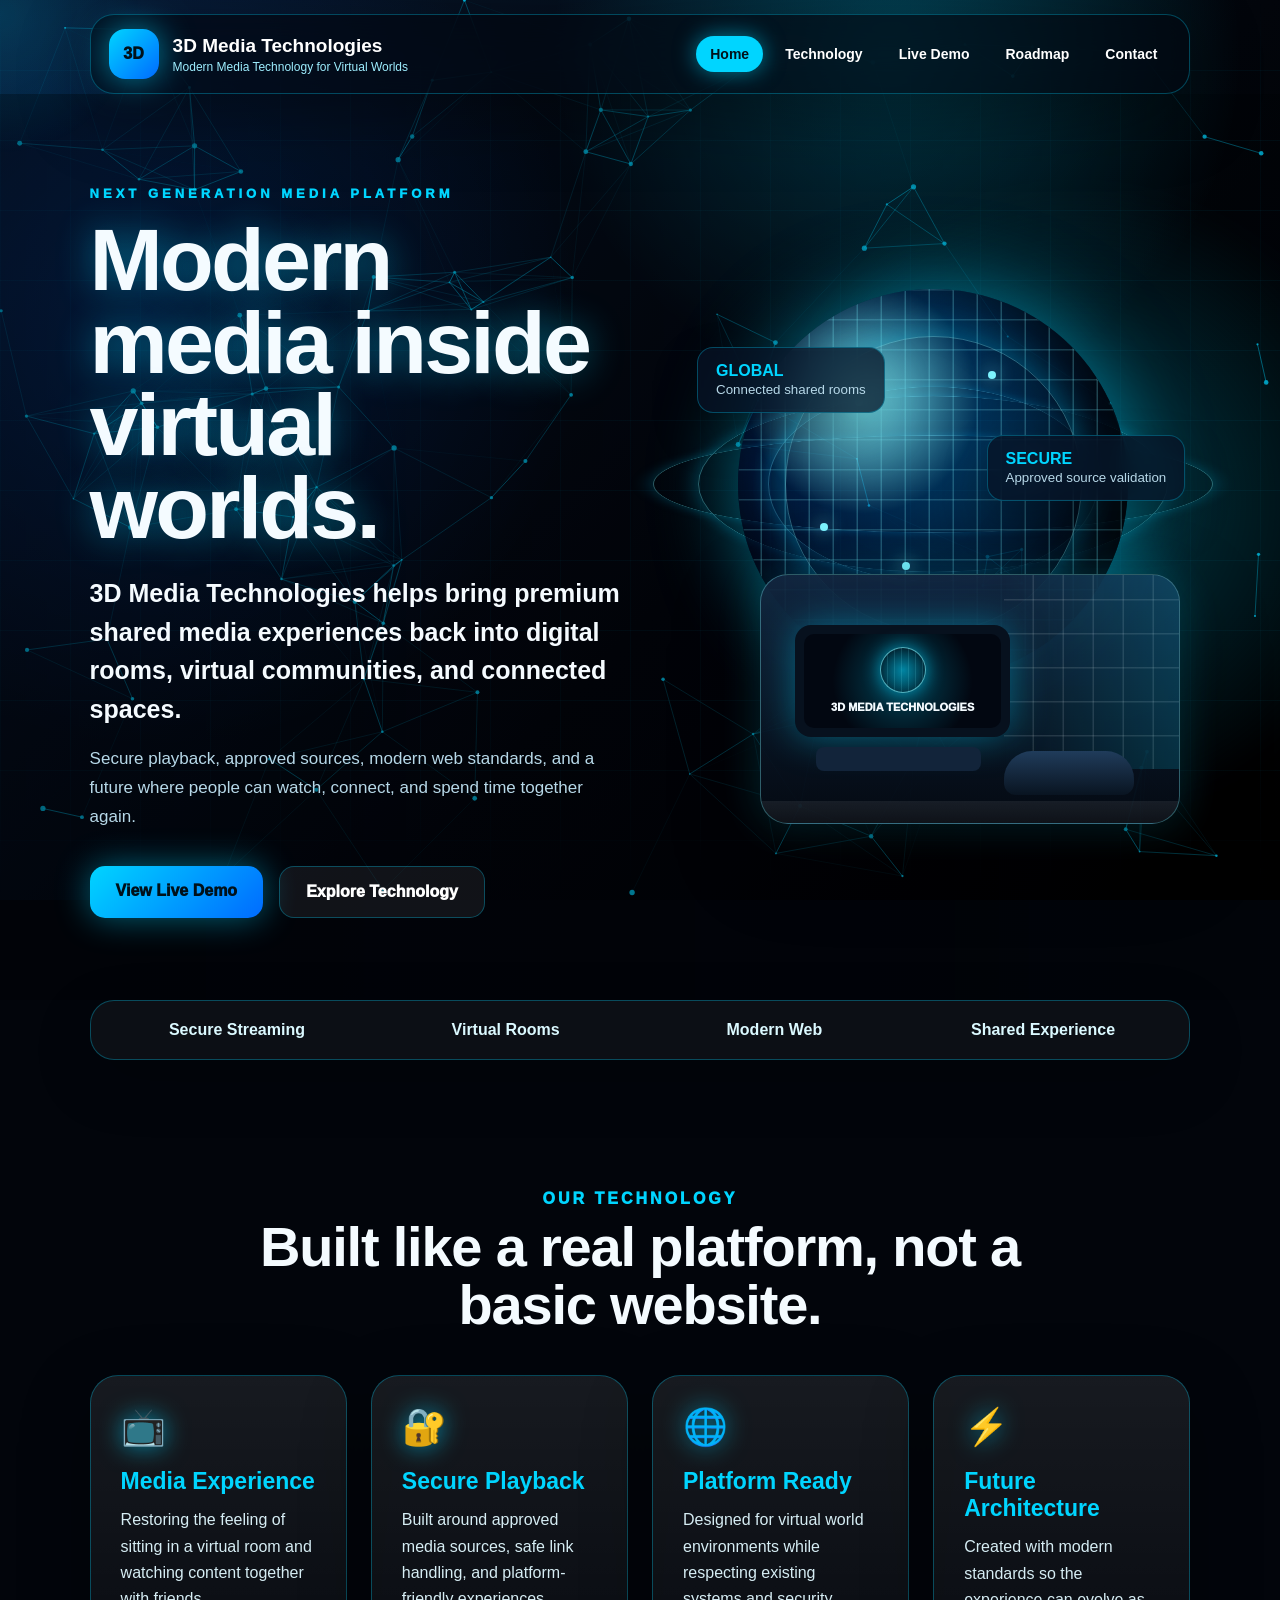
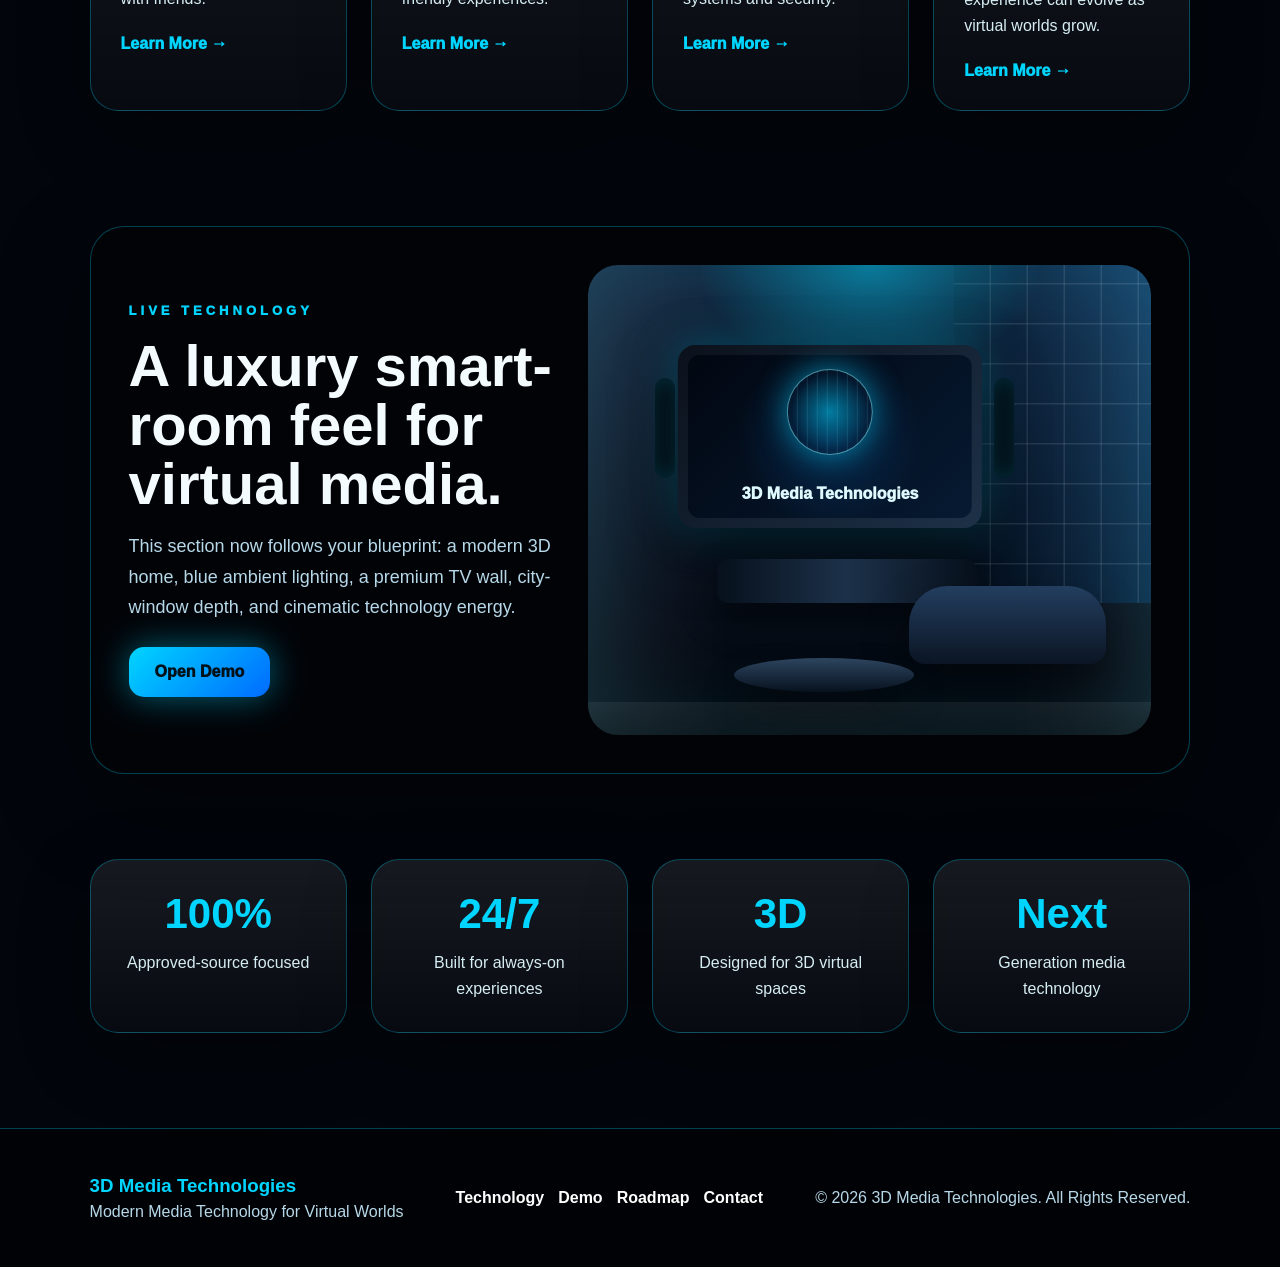
==== commit c484c816: "Add files via upload" ====
--- a/index.html
+++ b/index.html
@@ -9,60 +9,30 @@
 <body>
   <canvas id="networkCanvas"></canvas>
   <div class="cursor-glow"></div>
-  <div class="site-glow"></div>
-
   <header class="navbar">
-    <a class="brand" href="index.html">
-      <span class="logo">3D</span>
-      <div>
-        <h2>3D Media Technologies</h2>
-        <p>Modern Media Technology for Virtual Worlds</p>
-      </div>
-    </a>
+    <a class="brand" href="index.html"><span class="logo">3D</span><div><h2>3D Media Technologies</h2><p>Modern Media Technology for Virtual Worlds</p></div></a>
     <button class="menu-toggle" aria-label="Open menu">☰</button>
-    <nav>
-      <a class="active" href="index.html">Home</a>
-      <a href="technology.html">Technology</a>
-      <a href="demo.html">Live Demo</a>
-      <a href="roadmap.html">Roadmap</a>
-      <a href="contact.html">Contact</a>
-    </nav>
+    <nav><a class="active" href="index.html">Home</a><a href="technology.html">Technology</a><a href="demo.html">Live Demo</a><a href="roadmap.html">Roadmap</a><a href="contact.html">Contact</a></nav>
   </header>
 
   <main>
     <section class="hero blueprint-hero">
+      <div class="blueprint-backdrop" aria-hidden="true"></div>
       <div class="hero-copy reveal">
         <p class="eyebrow">NEXT GENERATION MEDIA PLATFORM</p>
         <h1>Modern media inside virtual worlds.</h1>
         <p class="hero-text">3D Media Technologies helps bring premium shared media experiences back into digital rooms, virtual communities, and connected spaces.</p>
-        <p class="hero-subtext">Built around secure playback, approved sources, modern web standards, and a future where people can watch, connect, and spend time together again.</p>
-        <div class="hero-buttons">
-          <a class="primary-btn" href="demo.html">View Live Demo</a>
-          <a class="secondary-btn" href="technology.html">Explore Technology</a>
-        </div>
+        <p class="hero-subtext">Secure playback, approved sources, modern web standards, and a future where people can watch, connect, and spend time together again.</p>
+        <div class="hero-buttons"><a class="primary-btn" href="demo.html">View Live Demo</a><a class="secondary-btn" href="technology.html">Explore Technology</a></div>
       </div>
-
       <div class="hero-visual reveal delay-1">
-        <div class="global-network" aria-label="Animated technology globe">
-          <div class="orbit orbit-one"></div>
-          <div class="orbit orbit-two"></div>
-          <div class="orbit orbit-three"></div>
-          <div class="digital-globe"><span></span><span></span><span></span><span></span><span></span><i></i></div>
-        </div>
-        <div class="mini-room">
-          <div class="window-grid"></div>
-          <div class="mini-tv"><div class="mini-tv-globe"></div><p>3D MEDIA</p></div>
-          <div class="mini-console"></div>
-          <div class="mini-sofa"></div>
-        </div>
-        <div class="data-card data-card-one"><strong>GLOBAL</strong><small>Connected shared rooms</small></div>
-        <div class="data-card data-card-two"><strong>SECURE</strong><small>Approved source validation</small></div>
+        <div class="globe-wrap"><div class="orbit orbit-one"></div><div class="orbit orbit-two"></div><div class="orbit orbit-three"></div><div class="digital-globe"><span></span><span></span><span></span><span></span><span></span></div></div>
+        <div class="luxury-room-card"><div class="window-lines"></div><div class="home-tv"><div class="home-tv-globe"></div><p>3D MEDIA TECHNOLOGIES</p></div><div class="home-console"></div><div class="home-sofa"></div><div class="home-floor"></div></div>
+        <div class="data-card card-a"><strong>GLOBAL</strong><small>Connected shared rooms</small></div><div class="data-card card-b"><strong>SECURE</strong><small>Approved source validation</small></div>
       </div>
     </section>
 
-    <section class="trust-bar reveal">
-      <span>Secure Streaming</span><span>Virtual Rooms</span><span>Modern Web</span><span>Shared Experience</span>
-    </section>
+    <section class="trust-bar reveal"><span>Secure Streaming</span><span>Virtual Rooms</span><span>Modern Web</span><span>Shared Experience</span></section>
 
     <section class="cards-section">
       <div class="section-title reveal"><p>OUR TECHNOLOGY</p><h2>Built like a real platform, not a basic website.</h2></div>
@@ -75,32 +45,13 @@
     </section>
 
     <section class="living-room-showcase reveal">
-      <div class="showcase-copy">
-        <p class="eyebrow">LIVE TECHNOLOGY</p>
-        <h2>A luxury smart-room feel for virtual media.</h2>
-        <p>The TV section is designed to feel premium, cinematic, and realistic — like the technology belongs inside a modern 3D home, not a plain placeholder box.</p>
-        <a class="primary-btn" href="demo.html">Open Demo</a>
-      </div>
-      <div class="room-art" aria-label="Modern living room with wall mounted TV">
-        <div class="city-window"></div><div class="ceiling-light"></div><div class="wall-panels"></div>
-        <div class="tv-frame"><div class="tv-screen"><div class="tv-globe"></div><p>3D Media Technologies</p></div></div>
-        <div class="speaker left"></div><div class="speaker right"></div><div class="console"></div><div class="sofa"></div><div class="table"></div><div class="floor"></div>
-      </div>
+      <div class="showcase-copy"><p class="eyebrow">LIVE TECHNOLOGY</p><h2>A luxury smart-room feel for virtual media.</h2><p>This section now follows your blueprint: a modern 3D home, blue ambient lighting, a premium TV wall, city-window depth, and cinematic technology energy.</p><a class="primary-btn" href="demo.html">Open Demo</a></div>
+      <div class="room-art"><div class="city-window"></div><div class="ceiling-light"></div><div class="wall-panels"></div><div class="tv-frame"><div class="tv-screen"><div class="tv-globe"></div><p>3D Media Technologies</p></div></div><div class="speaker left"></div><div class="speaker right"></div><div class="console"></div><div class="sofa"></div><div class="table"></div><div class="floor"></div></div>
     </section>
 
-    <section class="stats-section">
-      <div class="stat-card reveal"><h3 data-count="100">0</h3><p>Approved-source focused</p></div>
-      <div class="stat-card reveal delay-1"><h3 data-count="24">0</h3><p>Built for always-on experiences</p></div>
-      <div class="stat-card reveal delay-2"><h3 data-count="3">0</h3><p>Designed for 3D virtual spaces</p></div>
-      <div class="stat-card reveal delay-3"><h3>Next</h3><p>Generation media technology</p></div>
-    </section>
+    <section class="stats-section"><div class="stat-card reveal"><h3 data-count="100">0</h3><p>Approved-source focused</p></div><div class="stat-card reveal delay-1"><h3 data-count="24">0</h3><p>Built for always-on experiences</p></div><div class="stat-card reveal delay-2"><h3 data-count="3">0</h3><p>Designed for 3D virtual spaces</p></div><div class="stat-card reveal delay-3"><h3>Next</h3><p>Generation media technology</p></div></section>
   </main>
-
-  <footer class="footer">
-    <div><h3>3D Media Technologies</h3><p>Modern Media Technology for Virtual Worlds</p></div>
-    <div class="footer-links"><a href="technology.html">Technology</a><a href="demo.html">Demo</a><a href="roadmap.html">Roadmap</a><a href="contact.html">Contact</a></div>
-    <p>© 2026 3D Media Technologies. All Rights Reserved.</p>
-  </footer>
+  <footer class="footer"><div><h3>3D Media Technologies</h3><p>Modern Media Technology for Virtual Worlds</p></div><div class="footer-links"><a href="technology.html">Technology</a><a href="demo.html">Demo</a><a href="roadmap.html">Roadmap</a><a href="contact.html">Contact</a></div><p>© 2026 3D Media Technologies. All Rights Reserved.</p></footer>
   <script src="script.js"></script>
 </body>
 </html>
--- a/style.css
+++ b/style.css
@@ -1 +1 @@
-*{margin:0;padding:0;box-sizing:border-box}:root{--blue:#00d5ff;--blue2:#006bff;--blue3:#7cf3ff;--ink:#f4fbff;--muted:#b6d3df;--line:rgba(0,213,255,.26);--card:rgba(8,22,46,.62);--dark:#02050b}html{scroll-behavior:smooth}body{min-height:100vh;background:#02050b;color:var(--ink);font-family:Inter,Arial,Helvetica,sans-serif;overflow-x:hidden}body:before{content:"";position:fixed;inset:0;z-index:-4;background:radial-gradient(circle at 68% 8%,rgba(0,213,255,.25),transparent 26%),radial-gradient(circle at 15% 20%,rgba(0,95,255,.18),transparent 32%),linear-gradient(135deg,#061324 0%,#02050b 55%,#000 100%)}body:after{content:"";position:fixed;inset:0;z-index:-3;background-image:linear-gradient(rgba(0,213,255,.055) 1px,transparent 1px),linear-gradient(90deg,rgba(0,213,255,.04) 1px,transparent 1px);background-size:70px 70px;mask-image:linear-gradient(to bottom,transparent,black 12%,black 82%,transparent)}#networkCanvas{position:fixed;inset:0;width:100%;height:100%;z-index:-2}.site-glow{position:fixed;inset:auto -10% -20% -10%;height:45vh;background:radial-gradient(circle,rgba(0,145,255,.22),transparent 65%);z-index:-1;pointer-events:none}.cursor-glow{position:fixed;width:300px;height:300px;border-radius:50%;background:radial-gradient(circle,rgba(0,213,255,.15),transparent 66%);pointer-events:none;z-index:0;transform:translate(-50%,-50%)}.navbar{position:sticky;top:14px;z-index:50;margin:14px 7% 0;display:flex;justify-content:space-between;align-items:center;gap:24px;padding:14px 18px;background:rgba(2,7,16,.64);backdrop-filter:blur(22px);border:1px solid var(--line);border-radius:24px;box-shadow:0 20px 70px rgba(0,0,0,.35)}.brand{display:flex;align-items:center;gap:14px;color:white;text-decoration:none}.logo{display:grid;place-items:center;width:50px;height:50px;border-radius:16px;background:linear-gradient(135deg,var(--blue),var(--blue2));color:#00111a;font-weight:1000;box-shadow:0 0 34px rgba(0,213,255,.6)}.brand h2{font-size:19px}.brand p{font-size:12px;color:#9eeeff;margin-top:3px}.navbar nav{display:flex;gap:8px;align-items:center}.navbar nav a{color:white;text-decoration:none;font-size:14px;font-weight:800;padding:10px 14px;border-radius:999px;transition:.25s}.navbar nav a:hover,.navbar nav a.active{color:#00111a;background:var(--blue);box-shadow:0 0 22px rgba(0,213,255,.55)}.menu-toggle{display:none;background:transparent;color:white;border:1px solid var(--line);border-radius:12px;padding:10px 13px;font-size:21px}.hero{padding:92px 7% 82px}.blueprint-hero{min-height:86vh;display:grid;grid-template-columns:1.02fr .98fr;gap:52px;align-items:center;position:relative}.blueprint-hero:before{content:"";position:absolute;inset:2% -5% auto 35%;height:80%;background:radial-gradient(circle,rgba(0,213,255,.18),transparent 62%);filter:blur(10px);z-index:-1}.page-hero{padding:115px 7% 70px;min-height:56vh;display:grid;place-items:center;text-align:center}.hero-copy{max-width:850px;position:relative;z-index:2}.eyebrow{color:var(--blue);font-size:13px;letter-spacing:4px;font-weight:1000;margin-bottom:18px}.hero h1,.page-hero h1{font-size:clamp(44px,7vw,86px);line-height:.96;letter-spacing:-2.7px;text-shadow:0 0 36px rgba(0,213,255,.42);margin-bottom:24px}.page-hero h1{font-size:clamp(42px,6vw,76px)}.hero-text{font-size:clamp(19px,2.05vw,25px);line-height:1.55;color:#f5fbff;font-weight:750;margin-bottom:16px}.hero-subtext{font-size:17px;line-height:1.7;color:var(--muted);margin-bottom:34px}.hero-buttons{display:flex;gap:16px;flex-wrap:wrap}.primary-btn,.secondary-btn{display:inline-block;text-decoration:none;padding:16px 26px;border-radius:15px;font-weight:1000;transition:.25s}.primary-btn{background:linear-gradient(135deg,var(--blue),var(--blue2));color:#00111a;box-shadow:0 0 34px rgba(0,213,255,.45)}.secondary-btn{color:white;border:1px solid var(--line);background:rgba(255,255,255,.065)}.primary-btn:hover,.secondary-btn:hover{transform:translateY(-4px);box-shadow:0 0 42px rgba(0,213,255,.68)}.hero-visual{position:relative;min-height:585px;display:grid;place-items:center}.global-network{position:absolute;inset:0;display:grid;place-items:center}.digital-globe{position:relative;width:min(390px,78vw);height:min(390px,78vw);border-radius:50%;background:radial-gradient(circle at 32% 28%,rgba(124,243,255,.95),rgba(0,104,255,.28) 28%,rgba(0,10,32,.8) 62%,rgba(0,0,0,.1));box-shadow:inset -25px -30px 70px rgba(0,0,0,.75),0 0 80px rgba(0,213,255,.55),0 0 140px rgba(0,91,255,.26);overflow:hidden;animation:float 6s ease-in-out infinite}.digital-globe:before{content:"";position:absolute;inset:0;border-radius:50%;background:repeating-linear-gradient(90deg,transparent 0 20px,rgba(124,243,255,.25) 22px 23px),repeating-linear-gradient(0deg,transparent 0 26px,rgba(124,243,255,.16) 28px 29px);animation:spin 18s linear infinite}.digital-globe:after{content:"";position:absolute;inset:10%;border:1px solid rgba(124,243,255,.35);border-radius:50%;box-shadow:0 0 34px rgba(0,213,255,.34)}.digital-globe span{position:absolute;width:8px;height:8px;background:var(--blue3);border-radius:50%;box-shadow:0 0 16px var(--blue3)}.digital-globe span:nth-child(1){top:28%;left:30%}.digital-globe span:nth-child(2){top:45%;right:24%}.digital-globe span:nth-child(3){bottom:28%;left:42%}.digital-globe span:nth-child(4){top:60%;left:21%}.digital-globe span:nth-child(5){top:21%;right:34%}.digital-globe i{position:absolute;inset:0;background:linear-gradient(105deg,transparent 42%,rgba(255,255,255,.23),transparent 58%);animation:sheen 5s ease-in-out infinite}.orbit{position:absolute;border:1px solid rgba(124,243,255,.34);border-radius:50%;transform:rotateX(68deg);box-shadow:0 0 22px rgba(0,213,255,.26)}.orbit-one{width:470px;height:470px;animation:rotate 12s linear infinite}.orbit-two{width:560px;height:260px;animation:rotate 16s linear reverse infinite}.orbit-three{width:330px;height:520px;animation:rotate 20s linear infinite}.mini-room{position:absolute;right:0;bottom:28px;width:360px;height:225px;border:1px solid var(--line);border-radius:30px;overflow:hidden;background:linear-gradient(180deg,#142b45,#06101e 70%,#03070d);box-shadow:0 30px 90px rgba(0,0,0,.45),0 0 48px rgba(0,213,255,.24)}.mini-room:after{content:"";position:absolute;inset:0;background:linear-gradient(135deg,rgba(255,255,255,.08),transparent 35%),radial-gradient(circle at 50% 30%,rgba(0,213,255,.28),transparent 36%)}.window-grid{position:absolute;right:0;top:0;width:38%;height:100%;background:linear-gradient(90deg,transparent,rgba(0,174,255,.13)),repeating-linear-gradient(90deg,transparent 0 24px,rgba(255,255,255,.12) 25px 26px),repeating-linear-gradient(0deg,transparent 0 28px,rgba(255,255,255,.11) 29px 30px)}.mini-tv{position:absolute;left:36px;top:44px;width:170px;height:86px;padding:7px;border-radius:14px;background:#0a1320;box-shadow:0 18px 42px rgba(0,0,0,.55),0 0 30px rgba(0,213,255,.35);z-index:2}.mini-tv>div,.mini-tv p{position:relative;z-index:1}.mini-tv:before{content:"";position:absolute;inset:7px;border-radius:9px;background:radial-gradient(circle,rgba(0,213,255,.45),transparent 58%),#020812}.mini-tv-globe{margin:12px auto 4px;width:34px;height:34px;border-radius:50%;border:1px solid rgba(124,243,255,.65);box-shadow:0 0 15px rgba(0,213,255,.65)}.mini-tv p{text-align:center;font-size:11px;font-weight:1000}.mini-console{position:absolute;left:44px;top:144px;width:150px;height:24px;background:#12243a;border-radius:8px;z-index:2}.mini-sofa{position:absolute;right:42px;bottom:22px;width:118px;height:38px;background:linear-gradient(180deg,#203c5b,#091421);border-radius:28px 28px 12px 12px;z-index:2}.data-card{position:absolute;padding:14px 18px;border:1px solid var(--line);border-radius:16px;background:rgba(7,18,36,.74);backdrop-filter:blur(14px);box-shadow:0 20px 45px rgba(0,0,0,.25);z-index:3}.data-card strong{display:block;color:var(--blue)}.data-card small{color:var(--muted)}.data-card-one{left:4%;top:16%}.data-card-two{right:2%;top:26%}.trust-bar{margin:0 7% 60px;padding:20px;border:1px solid var(--line);border-radius:24px;background:rgba(255,255,255,.045);display:grid;grid-template-columns:repeat(4,1fr);gap:16px;text-align:center;box-shadow:0 20px 60px rgba(0,0,0,.2)}.trust-bar span{color:#dbf9ff;font-weight:900}.cards-section{padding:70px 7% 95px}.section-title{text-align:center;max-width:850px;margin:0 auto 40px}.section-title p{color:var(--blue);letter-spacing:3px;font-weight:1000;margin-bottom:10px}.section-title h2{font-size:clamp(32px,4.6vw,56px);line-height:1.05;letter-spacing:-1.2px}.cards{display:grid;grid-template-columns:repeat(4,1fr);gap:24px}.feature-grid{grid-template-columns:repeat(2,1fr);max-width:1100px;margin:auto}.card,.stat-card,.contact-box,.demo-panel,.timeline-item,.blue-panel{position:relative;background:linear-gradient(180deg,rgba(255,255,255,.08),rgba(255,255,255,.025));border:1px solid var(--line);border-radius:28px;padding:30px;box-shadow:0 22px 70px rgba(0,0,0,.32);overflow:hidden;transition:.25s}.card:before,.stat-card:before,.contact-box:before,.demo-panel:before,.timeline-item:before,.blue-panel:before{content:"";position:absolute;inset:-1px;background:radial-gradient(circle at var(--mx,50%) var(--my,0%),rgba(0,213,255,.28),transparent 30%);opacity:0;transition:.25s}.card:hover,.stat-card:hover,.timeline-item:hover,.blue-panel:hover{transform:translateY(-8px);border-color:rgba(0,213,255,.72);box-shadow:0 0 42px rgba(0,213,255,.22)}.card:hover:before,.stat-card:hover:before,.contact-box:hover:before,.demo-panel:hover:before,.timeline-item:hover:before,.blue-panel:hover:before{opacity:1}.card>* ,.stat-card>* ,.contact-box>* ,.demo-panel>* ,.timeline-item>* ,.blue-panel>*{position:relative}.icon{font-size:36px;margin-bottom:20px;filter:drop-shadow(0 0 12px rgba(0,213,255,.6))}.card h3,.stat-card h3,.contact-box h3,.timeline-item h3,.blue-panel h3{color:var(--blue);font-size:23px;margin-bottom:12px}.card p,.stat-card p,.contact-box p,.timeline-item p,.blue-panel p{color:#d6edf4;line-height:1.65;font-size:16px}.card a{display:inline-block;margin-top:22px;color:var(--blue);font-weight:1000;text-decoration:none}.living-room-showcase{margin:20px 7% 85px;padding:38px;display:grid;grid-template-columns:.86fr 1.14fr;gap:34px;align-items:center;border:1px solid var(--line);border-radius:34px;background:rgba(0,0,0,.28);box-shadow:0 30px 90px rgba(0,0,0,.35)}.showcase-copy h2{font-size:clamp(34px,5vw,58px);line-height:1.02;margin-bottom:18px}.showcase-copy p:not(.eyebrow){color:var(--muted);font-size:18px;line-height:1.7;margin-bottom:24px}.room-art{position:relative;height:470px;border-radius:30px;overflow:hidden;background:linear-gradient(180deg,#142842,#08111f 62%,#03070d);box-shadow:inset 0 0 100px rgba(0,213,255,.14)}.city-window{position:absolute;right:0;top:0;width:35%;height:72%;background:linear-gradient(90deg,rgba(5,14,26,.2),rgba(0,145,255,.17)),repeating-linear-gradient(90deg,transparent 0 35px,rgba(255,255,255,.12) 36px 37px),repeating-linear-gradient(0deg,transparent 0 38px,rgba(255,255,255,.12) 39px 40px)}.ceiling-light{position:absolute;left:20%;right:20%;top:0;height:110px;background:radial-gradient(ellipse at top,rgba(0,213,255,.45),transparent 72%)}.wall-panels{position:absolute;inset:0;background:linear-gradient(90deg,rgba(255,255,255,.06),transparent 25%,transparent 75%,rgba(255,255,255,.05))}.tv-frame{position:absolute;left:43%;top:17%;transform:translateX(-50%);width:54%;height:39%;padding:10px;border-radius:18px;background:linear-gradient(135deg,#0b111b,#1d3148);box-shadow:0 22px 60px rgba(0,0,0,.62),0 0 45px rgba(0,213,255,.35)}.tv-screen{height:100%;border-radius:12px;background:radial-gradient(circle,#0b8fff33,transparent 56%),linear-gradient(135deg,#020711,#061a32);display:grid;place-items:center;text-align:center}.tv-screen p{font-weight:1000;color:#dffaff}.tv-globe{width:86px;height:86px;border-radius:50%;border:1px solid rgba(124,243,255,.55);background:repeating-linear-gradient(90deg,transparent 0 9px,rgba(124,243,255,.25) 10px),radial-gradient(circle,rgba(0,213,255,.5),transparent 65%);box-shadow:0 0 30px rgba(0,213,255,.55);animation:spin 10s linear infinite}.speaker{position:absolute;top:24%;width:20px;height:100px;border-radius:12px;background:#030910;box-shadow:inset 0 0 20px rgba(0,213,255,.18)}.speaker.left{left:12%}.speaker.right{left:72%}.console{position:absolute;left:23%;right:31%;bottom:28%;height:44px;border-radius:12px;background:linear-gradient(90deg,#07101c,#1c3149,#07101c);box-shadow:0 18px 35px rgba(0,0,0,.45)}.sofa{position:absolute;right:8%;bottom:15%;width:35%;height:78px;background:linear-gradient(180deg,#233e5f,#0b1524);border-radius:38px 38px 16px 16px;box-shadow:0 22px 46px rgba(0,0,0,.45)}.table{position:absolute;left:26%;bottom:9%;width:180px;height:34px;background:linear-gradient(180deg,#2d455f,#07111e);border-radius:50%;box-shadow:0 20px 35px rgba(0,0,0,.45)}.floor{position:absolute;left:-10%;right:-10%;bottom:-24%;height:42%;background:linear-gradient(180deg,rgba(255,255,255,.06),rgba(0,0,0,.55));transform:perspective(400px) rotateX(55deg);border-top:1px solid rgba(255,255,255,.12)}.stats-section{padding:0 7% 95px;display:grid;grid-template-columns:repeat(4,1fr);gap:24px}.stat-card{text-align:center}.stat-card h3{font-size:42px}.demo-panel{width:min(980px,100%);text-align:center}.player{margin:28px auto 22px;display:flex;justify-content:center;gap:12px;flex-wrap:wrap}input{width:500px;max-width:100%;padding:16px 18px;font-size:16px;border-radius:14px;border:1px solid var(--line);background:rgba(255,255,255,.94);outline:none}button{padding:16px 25px;font-size:16px;border-radius:14px;border:none;background:linear-gradient(135deg,var(--blue),var(--blue2));color:#00111a;font-weight:1000;cursor:pointer}.video-shell{margin-top:28px;border:1px solid var(--line);border-radius:22px;min-height:360px;background:rgba(0,0,0,.24);display:grid;place-items:center;overflow:hidden;box-shadow:inset 0 0 60px rgba(0,213,255,.08)}.empty-player{text-align:center;color:var(--muted)}.play-circle{width:92px;height:92px;border-radius:50%;display:grid;place-items:center;background:var(--blue);color:#00111a;font-size:32px;box-shadow:0 0 36px rgba(0,213,255,.55);margin:0 auto 14px}iframe{width:min(820px,100%);aspect-ratio:16/9;height:auto;border:0;border-radius:18px}.roadmap-wrap{position:relative;margin:0 7% 95px;display:grid;grid-template-columns:repeat(4,1fr);gap:24px}.timeline-line{position:absolute;left:7%;right:7%;top:52px;height:2px;background:linear-gradient(90deg,transparent,var(--blue),transparent);box-shadow:0 0 20px rgba(0,213,255,.65)}.timeline-item span{display:inline-grid;place-items:center;width:48px;height:48px;border-radius:50%;background:var(--blue);color:#00111a;font-weight:1000;margin-bottom:22px;box-shadow:0 0 24px rgba(0,213,255,.55)}.contact-layout{display:grid;grid-template-columns:1fr .8fr;gap:32px;align-items:center;text-align:left;max-width:1100px}.contact-box{padding:38px}.contact-box p{font-size:20px;margin-bottom:24px}.footer{padding:46px 7%;border-top:1px solid var(--line);background:rgba(0,0,0,.42);display:flex;align-items:center;justify-content:space-between;gap:25px;flex-wrap:wrap}.footer h3{color:var(--blue);margin-bottom:6px}.footer p{color:var(--muted)}.footer-links{display:flex;gap:14px;flex-wrap:wrap}.footer a{color:white;text-decoration:none;font-weight:800}.reveal{opacity:0;transform:translateY(28px);transition:opacity .75s ease,transform .75s ease}.reveal.show{opacity:1;transform:translateY(0)}.delay-1{transition-delay:.12s}.delay-2{transition-delay:.22s}.delay-3{transition-delay:.32s}@keyframes float{0%,100%{transform:translateY(0)}50%{transform:translateY(-16px)}}@keyframes spin{to{transform:rotate(360deg)}}@keyframes rotate{to{transform:rotateX(68deg) rotateZ(360deg)}}@keyframes sheen{0%,55%{transform:translateX(-100%)}100%{transform:translateX(100%)}}@media(max-width:1040px){.blueprint-hero,.living-room-showcase,.contact-layout{grid-template-columns:1fr}.hero-copy{text-align:center;margin:auto}.hero-buttons{justify-content:center}.cards,.stats-section,.roadmap-wrap,.trust-bar{grid-template-columns:repeat(2,1fr)}.timeline-line{display:none}.hero-visual{min-height:520px}.footer{align-items:flex-start;flex-direction:column}}@media(max-width:720px){.navbar{top:0;margin:0;border-radius:0;padding:15px 20px;align-items:flex-start}.brand h2{font-size:16px}.brand p{display:none}.menu-toggle{display:block;margin-left:auto}.navbar nav{display:none;width:100%;flex-direction:column;align-items:stretch}.navbar.open nav{display:flex}.navbar nav a{text-align:center}.hero,.page-hero{padding:78px 20px 58px}.hero h1,.page-hero h1{letter-spacing:-1px}.cards,.stats-section,.roadmap-wrap,.trust-bar,.feature-grid{grid-template-columns:1fr}.cards-section,.stats-section{padding-left:20px;padding-right:20px}.living-room-showcase,.roadmap-wrap{margin-left:20px;margin-right:20px;padding:24px}.room-art{height:360px}.tv-frame{width:68%;left:44%}.speaker{display:none}.sofa{width:42%;right:6%}.hero-visual{min-height:420px}.orbit,.data-card{display:none}.mini-room{right:50%;transform:translateX(50%);width:310px}.footer{padding:38px 20px}.cursor-glow{display:none}}
+*{margin:0;padding:0;box-sizing:border-box}:root{--blue:#00d5ff;--blue2:#006bff;--blue3:#7cf3ff;--ink:#f4fbff;--muted:#b7d8e8;--line:rgba(0,213,255,.3);--glass:rgba(7,20,39,.62);--dark:#02050b}html{scroll-behavior:smooth}body{min-height:100vh;background:#02050b;color:var(--ink);font-family:Inter,Arial,Helvetica,sans-serif;overflow-x:hidden}body:before{content:"";position:fixed;inset:0;z-index:-4;background:radial-gradient(circle at 70% 6%,rgba(0,213,255,.28),transparent 28%),radial-gradient(circle at 12% 35%,rgba(0,104,255,.22),transparent 34%),linear-gradient(135deg,#07172c,#02050b 58%,#000)}body:after{content:"";position:fixed;inset:0;z-index:-3;background-image:linear-gradient(rgba(0,213,255,.055) 1px,transparent 1px),linear-gradient(90deg,rgba(0,213,255,.04) 1px,transparent 1px);background-size:70px 70px;mask-image:linear-gradient(to bottom,transparent,black 10%,black 82%,transparent)}#networkCanvas{position:fixed;inset:0;width:100%;height:100%;z-index:-2}.cursor-glow{position:fixed;width:300px;height:300px;border-radius:50%;background:radial-gradient(circle,rgba(0,213,255,.16),transparent 66%);pointer-events:none;z-index:0;transform:translate(-50%,-50%)}.navbar{position:sticky;top:14px;z-index:50;margin:14px 7% 0;display:flex;justify-content:space-between;align-items:center;gap:24px;padding:14px 18px;background:rgba(2,7,16,.66);backdrop-filter:blur(22px);border:1px solid var(--line);border-radius:24px;box-shadow:0 20px 70px rgba(0,0,0,.35)}.brand{display:flex;align-items:center;gap:14px;color:white;text-decoration:none}.logo{display:grid;place-items:center;width:50px;height:50px;border-radius:16px;background:linear-gradient(135deg,var(--blue),var(--blue2));color:#00111a;font-weight:1000;box-shadow:0 0 34px rgba(0,213,255,.6)}.brand h2{font-size:19px}.brand p{font-size:12px;color:#9eeeff;margin-top:3px}.navbar nav{display:flex;gap:8px;align-items:center}.navbar nav a{color:white;text-decoration:none;font-size:14px;font-weight:800;padding:10px 14px;border-radius:999px;transition:.25s}.navbar nav a:hover,.navbar nav a.active{color:#00111a;background:var(--blue);box-shadow:0 0 22px rgba(0,213,255,.55)}.menu-toggle{display:none;background:transparent;color:white;border:1px solid var(--line);border-radius:12px;padding:10px 13px;font-size:21px}.hero{padding:92px 7% 82px}.blueprint-hero{min-height:88vh;display:grid;grid-template-columns:1.02fr .98fr;gap:52px;align-items:center;position:relative;overflow:hidden}.blueprint-backdrop{position:absolute;inset:0;border-radius:0;background:linear-gradient(90deg,rgba(2,5,11,.95) 0%,rgba(2,5,11,.75) 42%,rgba(2,5,11,.28) 100%),url('assets/blueprint-reference.jpeg') center right/cover no-repeat;opacity:.42;filter:saturate(1.22) contrast(1.06);z-index:-1}.blueprint-hero:after{content:"";position:absolute;right:-12%;top:7%;width:56%;height:76%;background:radial-gradient(circle,rgba(0,213,255,.26),transparent 64%);filter:blur(12px);z-index:-1}.page-hero{padding:115px 7% 70px;min-height:56vh;display:grid;place-items:center;text-align:center;position:relative}.page-hero:before{content:"";position:absolute;inset:0;background:linear-gradient(rgba(2,5,11,.78),rgba(2,5,11,.88)),url('assets/blueprint-reference.jpeg') center/cover no-repeat;opacity:.4;z-index:-1}.hero-copy{max-width:850px;position:relative;z-index:2}.eyebrow{color:var(--blue);font-size:13px;letter-spacing:4px;font-weight:1000;margin-bottom:18px}.hero h1,.page-hero h1{font-size:clamp(44px,7vw,88px);line-height:.94;letter-spacing:-2.8px;text-shadow:0 0 36px rgba(0,213,255,.45);margin-bottom:24px}.page-hero h1{font-size:clamp(42px,6vw,76px)}.hero-text{font-size:clamp(19px,2.05vw,25px);line-height:1.55;color:#f5fbff;font-weight:750;margin-bottom:16px}.hero-subtext{font-size:17px;line-height:1.7;color:var(--muted);margin-bottom:34px}.hero-buttons{display:flex;gap:16px;flex-wrap:wrap}.primary-btn,.secondary-btn{display:inline-block;text-decoration:none;padding:16px 26px;border-radius:15px;font-weight:1000;transition:.25s}.primary-btn{background:linear-gradient(135deg,var(--blue),var(--blue2));color:#00111a;box-shadow:0 0 34px rgba(0,213,255,.45)}.secondary-btn{color:white;border:1px solid var(--line);background:rgba(255,255,255,.065)}.primary-btn:hover,.secondary-btn:hover{transform:translateY(-4px);box-shadow:0 0 42px rgba(0,213,255,.68)}.hero-visual{position:relative;min-height:585px;display:grid;place-items:center}.globe-wrap{position:absolute;inset:0 0 135px 0;display:grid;place-items:center}.digital-globe{position:relative;width:min(390px,78vw);height:min(390px,78vw);border-radius:50%;background:radial-gradient(circle at 32% 28%,rgba(124,243,255,.95),rgba(0,104,255,.2) 30%,rgba(0,10,32,.78) 62%,rgba(0,0,0,.2));box-shadow:inset -25px -30px 72px rgba(0,0,0,.74),0 0 80px rgba(0,213,255,.5);overflow:hidden;animation:float 6s ease-in-out infinite}.digital-globe:before{content:"";position:absolute;inset:0;border-radius:50%;background:repeating-linear-gradient(90deg,transparent 0 22px,rgba(124,243,255,.25) 23px 24px),repeating-linear-gradient(0deg,transparent 0 28px,rgba(124,243,255,.2) 29px 30px);animation:spin 18s linear infinite}.digital-globe:after{content:"";position:absolute;inset:12%;border:1px solid rgba(124,243,255,.33);border-radius:50%;box-shadow:0 0 35px rgba(0,213,255,.33)}.digital-globe span{position:absolute;width:8px;height:8px;background:var(--blue3);border-radius:50%;box-shadow:0 0 18px var(--blue3)}.digital-globe span:nth-child(1){top:28%;left:30%}.digital-globe span:nth-child(2){top:45%;right:24%}.digital-globe span:nth-child(3){bottom:28%;left:42%}.digital-globe span:nth-child(4){top:60%;left:21%}.digital-globe span:nth-child(5){top:21%;right:34%}.orbit{position:absolute;border:1px solid rgba(124,243,255,.36);border-radius:50%;transform:rotateX(68deg);box-shadow:0 0 22px rgba(0,213,255,.25)}.orbit-one{width:470px;height:470px;animation:rotate 12s linear infinite}.orbit-two{width:560px;height:260px;animation:rotate 16s linear reverse infinite}.orbit-three{width:330px;height:520px;animation:rotate 20s linear infinite}.luxury-room-card{position:absolute;right:2%;bottom:20px;width:420px;height:250px;border:1px solid rgba(124,243,255,.35);border-radius:28px;overflow:hidden;background:linear-gradient(180deg,rgba(18,40,66,.92),rgba(4,10,19,.95));box-shadow:0 30px 85px rgba(0,0,0,.42),0 0 42px rgba(0,213,255,.22)}.window-lines{position:absolute;right:0;top:0;width:42%;height:78%;background:linear-gradient(90deg,transparent,rgba(0,213,255,.16)),repeating-linear-gradient(90deg,transparent 0 28px,rgba(255,255,255,.12) 29px 30px),repeating-linear-gradient(0deg,transparent 0 32px,rgba(255,255,255,.12) 33px 34px)}.home-tv{position:absolute;left:34px;top:50px;width:215px;height:112px;padding:9px;border-radius:16px;background:#07111e;box-shadow:0 0 38px rgba(0,213,255,.42)}.home-tv:before{content:"";position:absolute;inset:9px;border-radius:10px;background:radial-gradient(circle,rgba(0,213,255,.3),transparent 64%),#020711}.home-tv>*{position:relative;z-index:2}.home-tv-globe{margin:13px auto 8px;width:46px;height:46px;border-radius:50%;border:1px solid rgba(124,243,255,.65);box-shadow:0 0 18px rgba(0,213,255,.65);background:repeating-linear-gradient(90deg,transparent 0 6px,rgba(124,243,255,.28) 7px),radial-gradient(circle,rgba(0,213,255,.48),transparent 68%)}.home-tv p{text-align:center;font-size:11px;font-weight:1000}.home-console{position:absolute;left:55px;top:172px;width:165px;height:24px;background:#12243a;border-radius:8px}.home-sofa{position:absolute;right:45px;bottom:28px;width:130px;height:44px;background:linear-gradient(180deg,#203c5b,#091421);border-radius:28px 28px 12px 12px}.home-floor{position:absolute;left:-10%;right:-10%;bottom:-25%;height:45%;background:linear-gradient(180deg,rgba(255,255,255,.07),rgba(0,0,0,.55));transform:perspective(400px) rotateX(55deg)}.data-card{position:absolute;padding:14px 18px;border:1px solid var(--line);border-radius:16px;background:rgba(7,18,36,.76);backdrop-filter:blur(14px);box-shadow:0 20px 45px rgba(0,0,0,.25);z-index:3}.data-card strong{display:block;color:var(--blue)}.data-card small{color:var(--muted)}.card-a{left:4%;top:15%}.card-b{right:1%;top:30%}.trust-bar{margin:0 7% 60px;padding:20px;border:1px solid var(--line);border-radius:24px;background:rgba(255,255,255,.045);display:grid;grid-template-columns:repeat(4,1fr);gap:16px;text-align:center;box-shadow:0 20px 60px rgba(0,0,0,.2)}.trust-bar span{color:#dbf9ff;font-weight:900}.cards-section{padding:70px 7% 95px}.section-title{text-align:center;max-width:850px;margin:0 auto 40px}.section-title p{color:var(--blue);letter-spacing:3px;font-weight:1000;margin-bottom:10px}.section-title h2{font-size:clamp(32px,4.6vw,56px);line-height:1.05;letter-spacing:-1.2px}.cards{display:grid;grid-template-columns:repeat(4,1fr);gap:24px}.feature-grid{grid-template-columns:repeat(2,1fr);max-width:1100px;margin:auto}.card,.stat-card,.contact-box,.demo-panel,.timeline-item{position:relative;background:linear-gradient(180deg,rgba(255,255,255,.085),rgba(255,255,255,.025));border:1px solid var(--line);border-radius:28px;padding:30px;box-shadow:0 22px 70px rgba(0,0,0,.32);overflow:hidden;transition:.25s}.card:before,.stat-card:before,.contact-box:before,.demo-panel:before,.timeline-item:before{content:"";position:absolute;inset:-1px;background:radial-gradient(circle at var(--mx,50%) var(--my,0%),rgba(0,213,255,.28),transparent 30%);opacity:0;transition:.25s}.card:hover,.stat-card:hover,.timeline-item:hover{transform:translateY(-8px);border-color:rgba(0,213,255,.72);box-shadow:0 0 42px rgba(0,213,255,.22)}.card:hover:before,.stat-card:hover:before,.contact-box:hover:before,.demo-panel:hover:before,.timeline-item:hover:before{opacity:1}.card>* ,.stat-card>* ,.contact-box>* ,.demo-panel>* ,.timeline-item>*{position:relative}.icon{font-size:36px;margin-bottom:20px;filter:drop-shadow(0 0 12px rgba(0,213,255,.6))}.card h3,.stat-card h3,.contact-box h3,.timeline-item h3{color:var(--blue);font-size:23px;margin-bottom:12px}.card p,.stat-card p,.contact-box p,.timeline-item p{color:#d6edf4;line-height:1.65;font-size:16px}.card a{display:inline-block;margin-top:22px;color:var(--blue);font-weight:1000;text-decoration:none}.living-room-showcase{margin:20px 7% 85px;padding:38px;display:grid;grid-template-columns:.86fr 1.14fr;gap:34px;align-items:center;border:1px solid var(--line);border-radius:34px;background:rgba(0,0,0,.28);box-shadow:0 30px 90px rgba(0,0,0,.35)}.showcase-copy h2{font-size:clamp(34px,5vw,58px);line-height:1.02;margin-bottom:18px}.showcase-copy p:not(.eyebrow){color:var(--muted);font-size:18px;line-height:1.7;margin-bottom:24px}.room-art{position:relative;height:470px;border-radius:30px;overflow:hidden;background:linear-gradient(180deg,rgba(20,40,66,.92),rgba(8,17,31,.96) 62%,#03070d),url('assets/blueprint-reference.jpeg') center/cover no-repeat;box-shadow:inset 0 0 100px rgba(0,213,255,.14)}.city-window{position:absolute;right:0;top:0;width:35%;height:72%;background:linear-gradient(90deg,rgba(5,14,26,.2),rgba(0,145,255,.17)),repeating-linear-gradient(90deg,transparent 0 35px,rgba(255,255,255,.12) 36px 37px),repeating-linear-gradient(0deg,transparent 0 38px,rgba(255,255,255,.12) 39px 40px)}.ceiling-light{position:absolute;left:20%;right:20%;top:0;height:110px;background:radial-gradient(ellipse at top,rgba(0,213,255,.45),transparent 72%)}.wall-panels{position:absolute;inset:0;background:linear-gradient(90deg,rgba(255,255,255,.06),transparent 25%,transparent 75%,rgba(255,255,255,.05))}.tv-frame{position:absolute;left:43%;top:17%;transform:translateX(-50%);width:54%;height:39%;padding:10px;border-radius:18px;background:linear-gradient(135deg,#0b111b,#1d3148);box-shadow:0 22px 60px rgba(0,0,0,.62),0 0 45px rgba(0,213,255,.35)}.tv-screen{height:100%;border-radius:12px;background:radial-gradient(circle,#0b8fff33,transparent 56%),linear-gradient(135deg,#020711,#061a32);display:grid;place-items:center;text-align:center}.tv-screen p{font-weight:1000;color:#dffaff}.tv-globe{width:86px;height:86px;border-radius:50%;border:1px solid rgba(124,243,255,.55);background:repeating-linear-gradient(90deg,transparent 0 9px,rgba(124,243,255,.25) 10px),radial-gradient(circle,rgba(0,213,255,.5),transparent 65%);box-shadow:0 0 30px rgba(0,213,255,.55);animation:spin 10s linear infinite}.speaker{position:absolute;top:24%;width:20px;height:100px;border-radius:12px;background:#030910;box-shadow:inset 0 0 20px rgba(0,213,255,.18)}.speaker.left{left:12%}.speaker.right{left:72%}.console{position:absolute;left:23%;right:31%;bottom:28%;height:44px;border-radius:12px;background:linear-gradient(90deg,#07101c,#1c3149,#07101c);box-shadow:0 18px 35px rgba(0,0,0,.45)}.sofa{position:absolute;right:8%;bottom:15%;width:35%;height:78px;background:linear-gradient(180deg,#233e5f,#0b1524);border-radius:38px 38px 16px 16px;box-shadow:0 22px 46px rgba(0,0,0,.45)}.table{position:absolute;left:26%;bottom:9%;width:180px;height:34px;background:linear-gradient(180deg,#2d455f,#07111e);border-radius:50%;box-shadow:0 20px 35px rgba(0,0,0,.45)}.floor{position:absolute;left:-10%;right:-10%;bottom:-24%;height:42%;background:linear-gradient(180deg,rgba(255,255,255,.06),rgba(0,0,0,.55));transform:perspective(400px) rotateX(55deg);border-top:1px solid rgba(255,255,255,.12)}.stats-section{padding:0 7% 95px;display:grid;grid-template-columns:repeat(4,1fr);gap:24px}.stat-card{text-align:center}.stat-card h3{font-size:42px}.demo-panel{width:min(980px,100%);text-align:center}.player{margin:28px auto 22px;display:flex;justify-content:center;gap:12px;flex-wrap:wrap}input{width:500px;max-width:100%;padding:16px 18px;font-size:16px;border-radius:14px;border:1px solid var(--line);background:rgba(255,255,255,.94);outline:none}button{padding:16px 25px;font-size:16px;border-radius:14px;border:none;background:linear-gradient(135deg,var(--blue),var(--blue2));color:#00111a;font-weight:1000;cursor:pointer}.video-shell{margin-top:28px;border:1px solid var(--line);border-radius:22px;min-height:360px;background:rgba(0,0,0,.24);display:grid;place-items:center;overflow:hidden;box-shadow:inset 0 0 60px rgba(0,213,255,.08)}.empty-player{text-align:center;color:var(--muted)}.play-circle{width:92px;height:92px;border-radius:50%;display:grid;place-items:center;background:var(--blue);color:#00111a;font-size:32px;box-shadow:0 0 36px rgba(0,213,255,.55);margin:0 auto 14px}iframe{width:min(820px,100%);aspect-ratio:16/9;height:auto;border:0;border-radius:18px}.roadmap-wrap{position:relative;margin:0 7% 95px;display:grid;grid-template-columns:repeat(4,1fr);gap:24px}.timeline-line{position:absolute;left:7%;right:7%;top:52px;height:2px;background:linear-gradient(90deg,transparent,var(--blue),transparent);box-shadow:0 0 20px rgba(0,213,255,.65)}.timeline-item span{display:inline-grid;place-items:center;width:48px;height:48px;border-radius:50%;background:var(--blue);color:#00111a;font-weight:1000;margin-bottom:22px;box-shadow:0 0 24px rgba(0,213,255,.55)}.contact-layout{display:grid;grid-template-columns:1fr .8fr;gap:32px;align-items:center;text-align:left;max-width:1100px}.contact-box{padding:38px}.contact-box p{font-size:20px;margin-bottom:24px}.footer{padding:46px 7%;border-top:1px solid var(--line);background:rgba(0,0,0,.42);display:flex;align-items:center;justify-content:space-between;gap:25px;flex-wrap:wrap}.footer h3{color:var(--blue);margin-bottom:6px}.footer p{color:var(--muted)}.footer-links{display:flex;gap:14px;flex-wrap:wrap}.footer a{color:white;text-decoration:none;font-weight:800}.reveal{opacity:0;transform:translateY(28px);transition:opacity .75s ease,transform .75s ease}.reveal.show{opacity:1;transform:translateY(0)}.delay-1{transition-delay:.12s}.delay-2{transition-delay:.22s}.delay-3{transition-delay:.32s}@keyframes float{0%,100%{transform:translateY(0)}50%{transform:translateY(-16px)}}@keyframes spin{to{transform:rotate(360deg)}}@keyframes rotate{to{transform:rotateX(68deg) rotateZ(360deg)}}@media(max-width:1040px){.blueprint-hero,.living-room-showcase,.contact-layout{grid-template-columns:1fr}.hero-copy{text-align:center;margin:auto}.hero-buttons{justify-content:center}.cards,.stats-section,.roadmap-wrap,.trust-bar{grid-template-columns:repeat(2,1fr)}.timeline-line{display:none}.hero-visual{min-height:520px}.footer{align-items:flex-start;flex-direction:column}}@media(max-width:720px){.navbar{top:0;margin:0;border-radius:0;padding:15px 20px;align-items:flex-start}.brand h2{font-size:16px}.brand p{display:none}.menu-toggle{display:block;margin-left:auto}.navbar nav{display:none;width:100%;flex-direction:column;align-items:stretch}.navbar.open nav{display:flex}.navbar nav a{text-align:center}.hero,.page-hero{padding:78px 20px 58px}.hero h1,.page-hero h1{letter-spacing:-1px}.cards,.stats-section,.roadmap-wrap,.trust-bar,.feature-grid{grid-template-columns:1fr}.cards-section,.stats-section{padding-left:20px;padding-right:20px}.living-room-showcase,.roadmap-wrap{margin-left:20px;margin-right:20px;padding:24px}.room-art{height:360px}.tv-frame{width:68%;left:44%}.speaker{display:none}.sofa{width:42%;right:6%}.hero-visual{min-height:420px}.orbit,.data-card{display:none}.luxury-room-card{right:50%;transform:translateX(50%);width:315px}.footer{padding:38px 20px}.cursor-glow{display:none}}
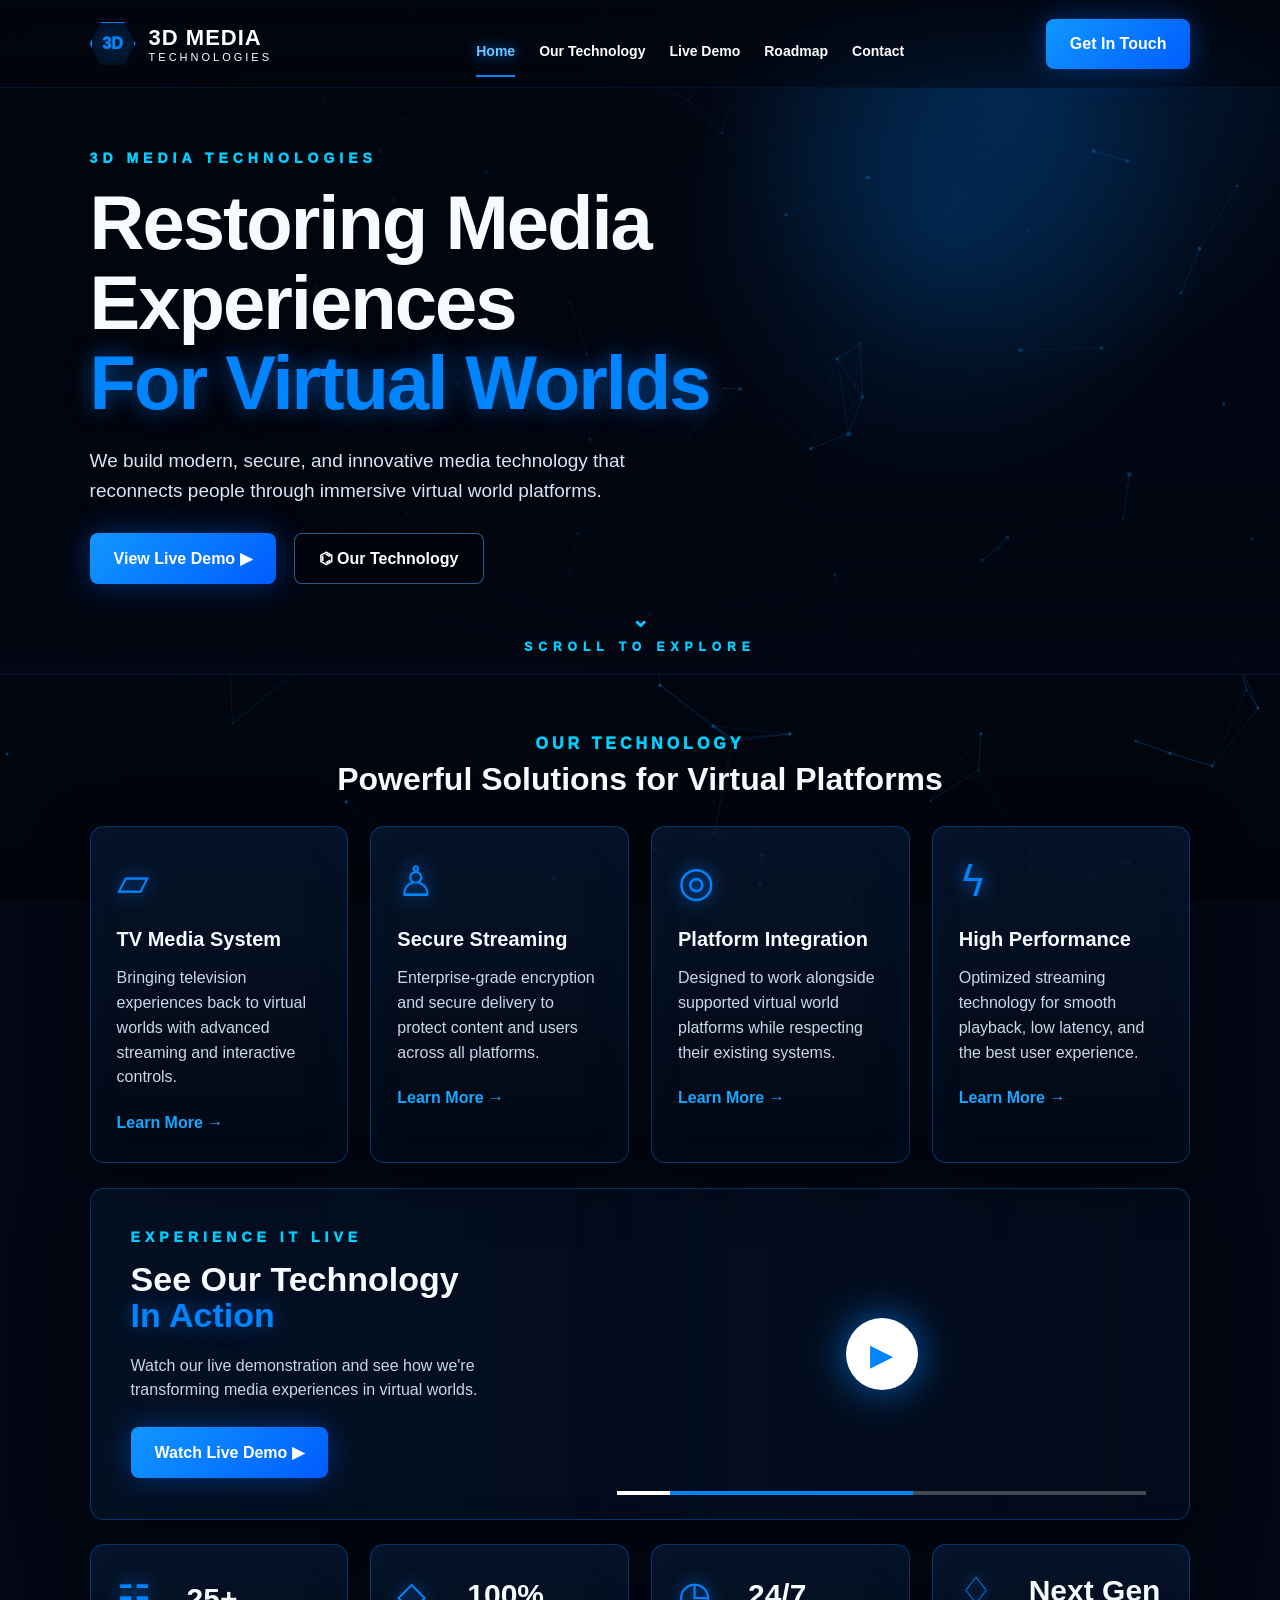
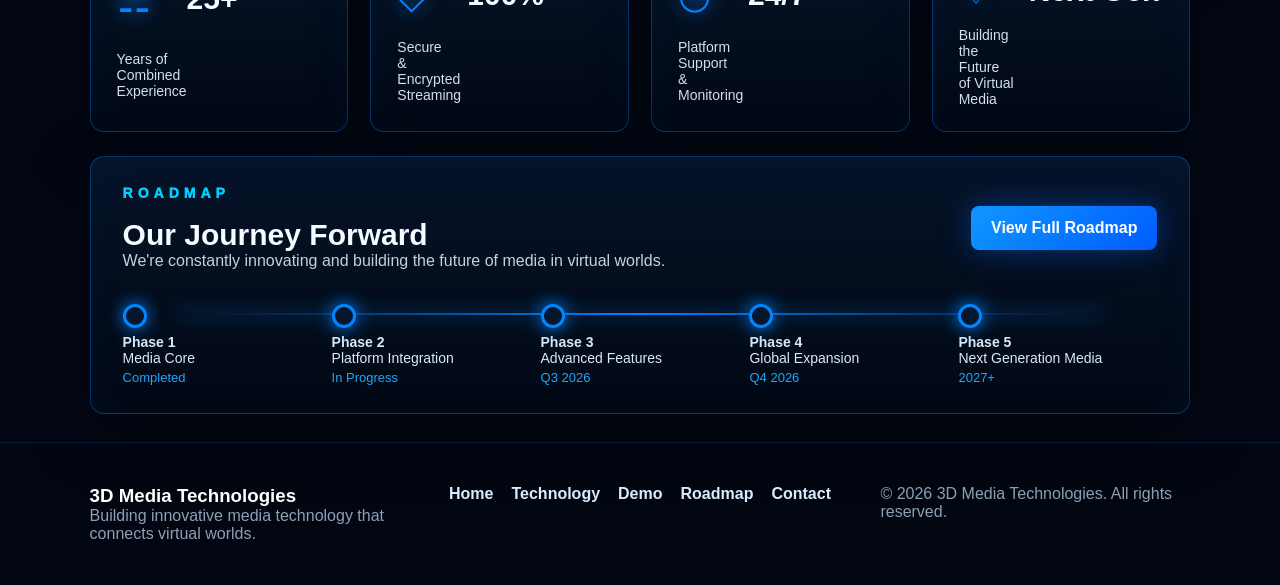
==== commit d6b86642: "Add files via upload" ====
--- a/index.html
+++ b/index.html
@@ -10,48 +10,59 @@
   <canvas id="networkCanvas"></canvas>
   <div class="cursor-glow"></div>
   <header class="navbar">
-    <a class="brand" href="index.html"><span class="logo">3D</span><div><h2>3D Media Technologies</h2><p>Modern Media Technology for Virtual Worlds</p></div></a>
+    <a class="brand" href="index.html"><span class="logo-mark">3D</span><div><strong>3D Media</strong><small>Technologies</small></div></a>
     <button class="menu-toggle" aria-label="Open menu">☰</button>
-    <nav><a class="active" href="index.html">Home</a><a href="technology.html">Technology</a><a href="demo.html">Live Demo</a><a href="roadmap.html">Roadmap</a><a href="contact.html">Contact</a></nav>
+    <nav>
+      <a class="active" href="index.html">Home</a><a href="technology.html">Our Technology</a><a href="demo.html">Live Demo</a><a href="roadmap.html">Roadmap</a><a href="contact.html">Contact</a>
+    </nav>
+    <a class="nav-btn" href="contact.html">Get In Touch</a>
   </header>
 
   <main>
     <section class="hero blueprint-hero">
-      <div class="blueprint-backdrop" aria-hidden="true"></div>
-      <div class="hero-copy reveal">
-        <p class="eyebrow">NEXT GENERATION MEDIA PLATFORM</p>
-        <h1>Modern media inside virtual worlds.</h1>
-        <p class="hero-text">3D Media Technologies helps bring premium shared media experiences back into digital rooms, virtual communities, and connected spaces.</p>
-        <p class="hero-subtext">Secure playback, approved sources, modern web standards, and a future where people can watch, connect, and spend time together again.</p>
-        <div class="hero-buttons"><a class="primary-btn" href="demo.html">View Live Demo</a><a class="secondary-btn" href="technology.html">Explore Technology</a></div>
+      <div class="hero-content reveal">
+        <p class="eyebrow">3D MEDIA TECHNOLOGIES</p>
+        <h1>Restoring Media Experiences <span>For Virtual Worlds</span></h1>
+        <p class="hero-text">We build modern, secure, and innovative media technology that reconnects people through immersive virtual world platforms.</p>
+        <div class="hero-buttons"><a class="primary-btn" href="demo.html">View Live Demo ▶</a><a class="secondary-btn" href="technology.html">⌬ Our Technology</a></div>
       </div>
-      <div class="hero-visual reveal delay-1">
-        <div class="globe-wrap"><div class="orbit orbit-one"></div><div class="orbit orbit-two"></div><div class="orbit orbit-three"></div><div class="digital-globe"><span></span><span></span><span></span><span></span><span></span></div></div>
-        <div class="luxury-room-card"><div class="window-lines"></div><div class="home-tv"><div class="home-tv-globe"></div><p>3D MEDIA TECHNOLOGIES</p></div><div class="home-console"></div><div class="home-sofa"></div><div class="home-floor"></div></div>
-        <div class="data-card card-a"><strong>GLOBAL</strong><small>Connected shared rooms</small></div><div class="data-card card-b"><strong>SECURE</strong><small>Approved source validation</small></div>
+      <div class="scroll-cue">⌄<span>SCROLL TO EXPLORE</span></div>
+    </section>
+
+    <section class="cards-section">
+      <div class="section-title reveal"><p>OUR TECHNOLOGY</p><h2>Powerful Solutions for Virtual Platforms</h2></div>
+      <div class="cards">
+        <article class="card reveal"><div class="line-icon">▱</div><h3>TV Media System</h3><p>Bringing television experiences back to virtual worlds with advanced streaming and interactive controls.</p><a href="technology.html">Learn More →</a></article>
+        <article class="card reveal delay-1"><div class="line-icon">♙</div><h3>Secure Streaming</h3><p>Enterprise-grade encryption and secure delivery to protect content and users across all platforms.</p><a href="technology.html">Learn More →</a></article>
+        <article class="card reveal delay-2"><div class="line-icon">◎</div><h3>Platform Integration</h3><p>Designed to work alongside supported virtual world platforms while respecting their existing systems.</p><a href="technology.html">Learn More →</a></article>
+        <article class="card reveal delay-3"><div class="line-icon">ϟ</div><h3>High Performance</h3><p>Optimized streaming technology for smooth playback, low latency, and the best user experience.</p><a href="technology.html">Learn More →</a></article>
       </div>
     </section>
 
-    <section class="trust-bar reveal"><span>Secure Streaming</span><span>Virtual Rooms</span><span>Modern Web</span><span>Shared Experience</span></section>
-
-    <section class="cards-section">
-      <div class="section-title reveal"><p>OUR TECHNOLOGY</p><h2>Built like a real platform, not a basic website.</h2></div>
-      <div class="cards">
-        <article class="card reveal"><div class="icon">📺</div><h3>Media Experience</h3><p>Restoring the feeling of sitting in a virtual room and watching content together with friends.</p><a href="technology.html">Learn More →</a></article>
-        <article class="card reveal delay-1"><div class="icon">🔐</div><h3>Secure Playback</h3><p>Built around approved media sources, safe link handling, and platform-friendly experiences.</p><a href="technology.html">Learn More →</a></article>
-        <article class="card reveal delay-2"><div class="icon">🌐</div><h3>Platform Ready</h3><p>Designed for virtual world environments while respecting existing systems and security.</p><a href="technology.html">Learn More →</a></article>
-        <article class="card reveal delay-3"><div class="icon">⚡</div><h3>Future Architecture</h3><p>Created with modern standards so the experience can evolve as virtual worlds grow.</p><a href="roadmap.html">Learn More →</a></article>
+    <section class="demo-showcase reveal">
+      <div class="showcase-copy">
+        <p class="eyebrow">EXPERIENCE IT LIVE</p>
+        <h2>See Our Technology <span>In Action</span></h2>
+        <p>Watch our live demonstration and see how we're transforming media experiences in virtual worlds.</p>
+        <a class="primary-btn" href="demo.html">Watch Live Demo ▶</a>
       </div>
+      <div class="tv-photo" role="img" aria-label="Modern 3D home with a large television media interface"><div class="play-button">▶</div><div class="video-bar"></div></div>
     </section>
 
-    <section class="living-room-showcase reveal">
-      <div class="showcase-copy"><p class="eyebrow">LIVE TECHNOLOGY</p><h2>A luxury smart-room feel for virtual media.</h2><p>This section now follows your blueprint: a modern 3D home, blue ambient lighting, a premium TV wall, city-window depth, and cinematic technology energy.</p><a class="primary-btn" href="demo.html">Open Demo</a></div>
-      <div class="room-art"><div class="city-window"></div><div class="ceiling-light"></div><div class="wall-panels"></div><div class="tv-frame"><div class="tv-screen"><div class="tv-globe"></div><p>3D Media Technologies</p></div></div><div class="speaker left"></div><div class="speaker right"></div><div class="console"></div><div class="sofa"></div><div class="table"></div><div class="floor"></div></div>
+    <section class="stats-section">
+      <div class="stat-card reveal"><div>☷</div><h3>25+</h3><p>Years of Combined Experience</p></div>
+      <div class="stat-card reveal delay-1"><div>◇</div><h3>100%</h3><p>Secure & Encrypted Streaming</p></div>
+      <div class="stat-card reveal delay-2"><div>◷</div><h3>24/7</h3><p>Platform Support & Monitoring</p></div>
+      <div class="stat-card reveal delay-3"><div>♢</div><h3>Next Gen</h3><p>Building the Future of Virtual Media</p></div>
     </section>
 
-    <section class="stats-section"><div class="stat-card reveal"><h3 data-count="100">0</h3><p>Approved-source focused</p></div><div class="stat-card reveal delay-1"><h3 data-count="24">0</h3><p>Built for always-on experiences</p></div><div class="stat-card reveal delay-2"><h3 data-count="3">0</h3><p>Designed for 3D virtual spaces</p></div><div class="stat-card reveal delay-3"><h3>Next</h3><p>Generation media technology</p></div></section>
+    <section class="roadmap-panel reveal">
+      <div class="roadmap-head"><div><p class="eyebrow">ROADMAP</p><h2>Our Journey Forward</h2><p>We're constantly innovating and building the future of media in virtual worlds.</p></div><a class="primary-btn small" href="roadmap.html">View Full Roadmap</a></div>
+      <div class="mini-timeline"><span><b>Phase 1</b>Media Core<em>Completed</em></span><span><b>Phase 2</b>Platform Integration<em>In Progress</em></span><span><b>Phase 3</b>Advanced Features<em>Q3 2026</em></span><span><b>Phase 4</b>Global Expansion<em>Q4 2026</em></span><span><b>Phase 5</b>Next Generation Media<em>2027+</em></span></div>
+    </section>
   </main>
-  <footer class="footer"><div><h3>3D Media Technologies</h3><p>Modern Media Technology for Virtual Worlds</p></div><div class="footer-links"><a href="technology.html">Technology</a><a href="demo.html">Demo</a><a href="roadmap.html">Roadmap</a><a href="contact.html">Contact</a></div><p>© 2026 3D Media Technologies. All Rights Reserved.</p></footer>
+
+  <footer class="footer"><div><h3>3D Media Technologies</h3><p>Building innovative media technology that connects virtual worlds.</p></div><div class="footer-links"><a href="index.html">Home</a><a href="technology.html">Technology</a><a href="demo.html">Demo</a><a href="roadmap.html">Roadmap</a><a href="contact.html">Contact</a></div><p>© 2026 3D Media Technologies. All rights reserved.</p></footer>
   <script src="script.js"></script>
 </body>
 </html>
--- a/style.css
+++ b/style.css
@@ -1 +1 @@
-*{margin:0;padding:0;box-sizing:border-box}:root{--blue:#00d5ff;--blue2:#006bff;--blue3:#7cf3ff;--ink:#f4fbff;--muted:#b7d8e8;--line:rgba(0,213,255,.3);--glass:rgba(7,20,39,.62);--dark:#02050b}html{scroll-behavior:smooth}body{min-height:100vh;background:#02050b;color:var(--ink);font-family:Inter,Arial,Helvetica,sans-serif;overflow-x:hidden}body:before{content:"";position:fixed;inset:0;z-index:-4;background:radial-gradient(circle at 70% 6%,rgba(0,213,255,.28),transparent 28%),radial-gradient(circle at 12% 35%,rgba(0,104,255,.22),transparent 34%),linear-gradient(135deg,#07172c,#02050b 58%,#000)}body:after{content:"";position:fixed;inset:0;z-index:-3;background-image:linear-gradient(rgba(0,213,255,.055) 1px,transparent 1px),linear-gradient(90deg,rgba(0,213,255,.04) 1px,transparent 1px);background-size:70px 70px;mask-image:linear-gradient(to bottom,transparent,black 10%,black 82%,transparent)}#networkCanvas{position:fixed;inset:0;width:100%;height:100%;z-index:-2}.cursor-glow{position:fixed;width:300px;height:300px;border-radius:50%;background:radial-gradient(circle,rgba(0,213,255,.16),transparent 66%);pointer-events:none;z-index:0;transform:translate(-50%,-50%)}.navbar{position:sticky;top:14px;z-index:50;margin:14px 7% 0;display:flex;justify-content:space-between;align-items:center;gap:24px;padding:14px 18px;background:rgba(2,7,16,.66);backdrop-filter:blur(22px);border:1px solid var(--line);border-radius:24px;box-shadow:0 20px 70px rgba(0,0,0,.35)}.brand{display:flex;align-items:center;gap:14px;color:white;text-decoration:none}.logo{display:grid;place-items:center;width:50px;height:50px;border-radius:16px;background:linear-gradient(135deg,var(--blue),var(--blue2));color:#00111a;font-weight:1000;box-shadow:0 0 34px rgba(0,213,255,.6)}.brand h2{font-size:19px}.brand p{font-size:12px;color:#9eeeff;margin-top:3px}.navbar nav{display:flex;gap:8px;align-items:center}.navbar nav a{color:white;text-decoration:none;font-size:14px;font-weight:800;padding:10px 14px;border-radius:999px;transition:.25s}.navbar nav a:hover,.navbar nav a.active{color:#00111a;background:var(--blue);box-shadow:0 0 22px rgba(0,213,255,.55)}.menu-toggle{display:none;background:transparent;color:white;border:1px solid var(--line);border-radius:12px;padding:10px 13px;font-size:21px}.hero{padding:92px 7% 82px}.blueprint-hero{min-height:88vh;display:grid;grid-template-columns:1.02fr .98fr;gap:52px;align-items:center;position:relative;overflow:hidden}.blueprint-backdrop{position:absolute;inset:0;border-radius:0;background:linear-gradient(90deg,rgba(2,5,11,.95) 0%,rgba(2,5,11,.75) 42%,rgba(2,5,11,.28) 100%),url('assets/blueprint-reference.jpeg') center right/cover no-repeat;opacity:.42;filter:saturate(1.22) contrast(1.06);z-index:-1}.blueprint-hero:after{content:"";position:absolute;right:-12%;top:7%;width:56%;height:76%;background:radial-gradient(circle,rgba(0,213,255,.26),transparent 64%);filter:blur(12px);z-index:-1}.page-hero{padding:115px 7% 70px;min-height:56vh;display:grid;place-items:center;text-align:center;position:relative}.page-hero:before{content:"";position:absolute;inset:0;background:linear-gradient(rgba(2,5,11,.78),rgba(2,5,11,.88)),url('assets/blueprint-reference.jpeg') center/cover no-repeat;opacity:.4;z-index:-1}.hero-copy{max-width:850px;position:relative;z-index:2}.eyebrow{color:var(--blue);font-size:13px;letter-spacing:4px;font-weight:1000;margin-bottom:18px}.hero h1,.page-hero h1{font-size:clamp(44px,7vw,88px);line-height:.94;letter-spacing:-2.8px;text-shadow:0 0 36px rgba(0,213,255,.45);margin-bottom:24px}.page-hero h1{font-size:clamp(42px,6vw,76px)}.hero-text{font-size:clamp(19px,2.05vw,25px);line-height:1.55;color:#f5fbff;font-weight:750;margin-bottom:16px}.hero-subtext{font-size:17px;line-height:1.7;color:var(--muted);margin-bottom:34px}.hero-buttons{display:flex;gap:16px;flex-wrap:wrap}.primary-btn,.secondary-btn{display:inline-block;text-decoration:none;padding:16px 26px;border-radius:15px;font-weight:1000;transition:.25s}.primary-btn{background:linear-gradient(135deg,var(--blue),var(--blue2));color:#00111a;box-shadow:0 0 34px rgba(0,213,255,.45)}.secondary-btn{color:white;border:1px solid var(--line);background:rgba(255,255,255,.065)}.primary-btn:hover,.secondary-btn:hover{transform:translateY(-4px);box-shadow:0 0 42px rgba(0,213,255,.68)}.hero-visual{position:relative;min-height:585px;display:grid;place-items:center}.globe-wrap{position:absolute;inset:0 0 135px 0;display:grid;place-items:center}.digital-globe{position:relative;width:min(390px,78vw);height:min(390px,78vw);border-radius:50%;background:radial-gradient(circle at 32% 28%,rgba(124,243,255,.95),rgba(0,104,255,.2) 30%,rgba(0,10,32,.78) 62%,rgba(0,0,0,.2));box-shadow:inset -25px -30px 72px rgba(0,0,0,.74),0 0 80px rgba(0,213,255,.5);overflow:hidden;animation:float 6s ease-in-out infinite}.digital-globe:before{content:"";position:absolute;inset:0;border-radius:50%;background:repeating-linear-gradient(90deg,transparent 0 22px,rgba(124,243,255,.25) 23px 24px),repeating-linear-gradient(0deg,transparent 0 28px,rgba(124,243,255,.2) 29px 30px);animation:spin 18s linear infinite}.digital-globe:after{content:"";position:absolute;inset:12%;border:1px solid rgba(124,243,255,.33);border-radius:50%;box-shadow:0 0 35px rgba(0,213,255,.33)}.digital-globe span{position:absolute;width:8px;height:8px;background:var(--blue3);border-radius:50%;box-shadow:0 0 18px var(--blue3)}.digital-globe span:nth-child(1){top:28%;left:30%}.digital-globe span:nth-child(2){top:45%;right:24%}.digital-globe span:nth-child(3){bottom:28%;left:42%}.digital-globe span:nth-child(4){top:60%;left:21%}.digital-globe span:nth-child(5){top:21%;right:34%}.orbit{position:absolute;border:1px solid rgba(124,243,255,.36);border-radius:50%;transform:rotateX(68deg);box-shadow:0 0 22px rgba(0,213,255,.25)}.orbit-one{width:470px;height:470px;animation:rotate 12s linear infinite}.orbit-two{width:560px;height:260px;animation:rotate 16s linear reverse infinite}.orbit-three{width:330px;height:520px;animation:rotate 20s linear infinite}.luxury-room-card{position:absolute;right:2%;bottom:20px;width:420px;height:250px;border:1px solid rgba(124,243,255,.35);border-radius:28px;overflow:hidden;background:linear-gradient(180deg,rgba(18,40,66,.92),rgba(4,10,19,.95));box-shadow:0 30px 85px rgba(0,0,0,.42),0 0 42px rgba(0,213,255,.22)}.window-lines{position:absolute;right:0;top:0;width:42%;height:78%;background:linear-gradient(90deg,transparent,rgba(0,213,255,.16)),repeating-linear-gradient(90deg,transparent 0 28px,rgba(255,255,255,.12) 29px 30px),repeating-linear-gradient(0deg,transparent 0 32px,rgba(255,255,255,.12) 33px 34px)}.home-tv{position:absolute;left:34px;top:50px;width:215px;height:112px;padding:9px;border-radius:16px;background:#07111e;box-shadow:0 0 38px rgba(0,213,255,.42)}.home-tv:before{content:"";position:absolute;inset:9px;border-radius:10px;background:radial-gradient(circle,rgba(0,213,255,.3),transparent 64%),#020711}.home-tv>*{position:relative;z-index:2}.home-tv-globe{margin:13px auto 8px;width:46px;height:46px;border-radius:50%;border:1px solid rgba(124,243,255,.65);box-shadow:0 0 18px rgba(0,213,255,.65);background:repeating-linear-gradient(90deg,transparent 0 6px,rgba(124,243,255,.28) 7px),radial-gradient(circle,rgba(0,213,255,.48),transparent 68%)}.home-tv p{text-align:center;font-size:11px;font-weight:1000}.home-console{position:absolute;left:55px;top:172px;width:165px;height:24px;background:#12243a;border-radius:8px}.home-sofa{position:absolute;right:45px;bottom:28px;width:130px;height:44px;background:linear-gradient(180deg,#203c5b,#091421);border-radius:28px 28px 12px 12px}.home-floor{position:absolute;left:-10%;right:-10%;bottom:-25%;height:45%;background:linear-gradient(180deg,rgba(255,255,255,.07),rgba(0,0,0,.55));transform:perspective(400px) rotateX(55deg)}.data-card{position:absolute;padding:14px 18px;border:1px solid var(--line);border-radius:16px;background:rgba(7,18,36,.76);backdrop-filter:blur(14px);box-shadow:0 20px 45px rgba(0,0,0,.25);z-index:3}.data-card strong{display:block;color:var(--blue)}.data-card small{color:var(--muted)}.card-a{left:4%;top:15%}.card-b{right:1%;top:30%}.trust-bar{margin:0 7% 60px;padding:20px;border:1px solid var(--line);border-radius:24px;background:rgba(255,255,255,.045);display:grid;grid-template-columns:repeat(4,1fr);gap:16px;text-align:center;box-shadow:0 20px 60px rgba(0,0,0,.2)}.trust-bar span{color:#dbf9ff;font-weight:900}.cards-section{padding:70px 7% 95px}.section-title{text-align:center;max-width:850px;margin:0 auto 40px}.section-title p{color:var(--blue);letter-spacing:3px;font-weight:1000;margin-bottom:10px}.section-title h2{font-size:clamp(32px,4.6vw,56px);line-height:1.05;letter-spacing:-1.2px}.cards{display:grid;grid-template-columns:repeat(4,1fr);gap:24px}.feature-grid{grid-template-columns:repeat(2,1fr);max-width:1100px;margin:auto}.card,.stat-card,.contact-box,.demo-panel,.timeline-item{position:relative;background:linear-gradient(180deg,rgba(255,255,255,.085),rgba(255,255,255,.025));border:1px solid var(--line);border-radius:28px;padding:30px;box-shadow:0 22px 70px rgba(0,0,0,.32);overflow:hidden;transition:.25s}.card:before,.stat-card:before,.contact-box:before,.demo-panel:before,.timeline-item:before{content:"";position:absolute;inset:-1px;background:radial-gradient(circle at var(--mx,50%) var(--my,0%),rgba(0,213,255,.28),transparent 30%);opacity:0;transition:.25s}.card:hover,.stat-card:hover,.timeline-item:hover{transform:translateY(-8px);border-color:rgba(0,213,255,.72);box-shadow:0 0 42px rgba(0,213,255,.22)}.card:hover:before,.stat-card:hover:before,.contact-box:hover:before,.demo-panel:hover:before,.timeline-item:hover:before{opacity:1}.card>* ,.stat-card>* ,.contact-box>* ,.demo-panel>* ,.timeline-item>*{position:relative}.icon{font-size:36px;margin-bottom:20px;filter:drop-shadow(0 0 12px rgba(0,213,255,.6))}.card h3,.stat-card h3,.contact-box h3,.timeline-item h3{color:var(--blue);font-size:23px;margin-bottom:12px}.card p,.stat-card p,.contact-box p,.timeline-item p{color:#d6edf4;line-height:1.65;font-size:16px}.card a{display:inline-block;margin-top:22px;color:var(--blue);font-weight:1000;text-decoration:none}.living-room-showcase{margin:20px 7% 85px;padding:38px;display:grid;grid-template-columns:.86fr 1.14fr;gap:34px;align-items:center;border:1px solid var(--line);border-radius:34px;background:rgba(0,0,0,.28);box-shadow:0 30px 90px rgba(0,0,0,.35)}.showcase-copy h2{font-size:clamp(34px,5vw,58px);line-height:1.02;margin-bottom:18px}.showcase-copy p:not(.eyebrow){color:var(--muted);font-size:18px;line-height:1.7;margin-bottom:24px}.room-art{position:relative;height:470px;border-radius:30px;overflow:hidden;background:linear-gradient(180deg,rgba(20,40,66,.92),rgba(8,17,31,.96) 62%,#03070d),url('assets/blueprint-reference.jpeg') center/cover no-repeat;box-shadow:inset 0 0 100px rgba(0,213,255,.14)}.city-window{position:absolute;right:0;top:0;width:35%;height:72%;background:linear-gradient(90deg,rgba(5,14,26,.2),rgba(0,145,255,.17)),repeating-linear-gradient(90deg,transparent 0 35px,rgba(255,255,255,.12) 36px 37px),repeating-linear-gradient(0deg,transparent 0 38px,rgba(255,255,255,.12) 39px 40px)}.ceiling-light{position:absolute;left:20%;right:20%;top:0;height:110px;background:radial-gradient(ellipse at top,rgba(0,213,255,.45),transparent 72%)}.wall-panels{position:absolute;inset:0;background:linear-gradient(90deg,rgba(255,255,255,.06),transparent 25%,transparent 75%,rgba(255,255,255,.05))}.tv-frame{position:absolute;left:43%;top:17%;transform:translateX(-50%);width:54%;height:39%;padding:10px;border-radius:18px;background:linear-gradient(135deg,#0b111b,#1d3148);box-shadow:0 22px 60px rgba(0,0,0,.62),0 0 45px rgba(0,213,255,.35)}.tv-screen{height:100%;border-radius:12px;background:radial-gradient(circle,#0b8fff33,transparent 56%),linear-gradient(135deg,#020711,#061a32);display:grid;place-items:center;text-align:center}.tv-screen p{font-weight:1000;color:#dffaff}.tv-globe{width:86px;height:86px;border-radius:50%;border:1px solid rgba(124,243,255,.55);background:repeating-linear-gradient(90deg,transparent 0 9px,rgba(124,243,255,.25) 10px),radial-gradient(circle,rgba(0,213,255,.5),transparent 65%);box-shadow:0 0 30px rgba(0,213,255,.55);animation:spin 10s linear infinite}.speaker{position:absolute;top:24%;width:20px;height:100px;border-radius:12px;background:#030910;box-shadow:inset 0 0 20px rgba(0,213,255,.18)}.speaker.left{left:12%}.speaker.right{left:72%}.console{position:absolute;left:23%;right:31%;bottom:28%;height:44px;border-radius:12px;background:linear-gradient(90deg,#07101c,#1c3149,#07101c);box-shadow:0 18px 35px rgba(0,0,0,.45)}.sofa{position:absolute;right:8%;bottom:15%;width:35%;height:78px;background:linear-gradient(180deg,#233e5f,#0b1524);border-radius:38px 38px 16px 16px;box-shadow:0 22px 46px rgba(0,0,0,.45)}.table{position:absolute;left:26%;bottom:9%;width:180px;height:34px;background:linear-gradient(180deg,#2d455f,#07111e);border-radius:50%;box-shadow:0 20px 35px rgba(0,0,0,.45)}.floor{position:absolute;left:-10%;right:-10%;bottom:-24%;height:42%;background:linear-gradient(180deg,rgba(255,255,255,.06),rgba(0,0,0,.55));transform:perspective(400px) rotateX(55deg);border-top:1px solid rgba(255,255,255,.12)}.stats-section{padding:0 7% 95px;display:grid;grid-template-columns:repeat(4,1fr);gap:24px}.stat-card{text-align:center}.stat-card h3{font-size:42px}.demo-panel{width:min(980px,100%);text-align:center}.player{margin:28px auto 22px;display:flex;justify-content:center;gap:12px;flex-wrap:wrap}input{width:500px;max-width:100%;padding:16px 18px;font-size:16px;border-radius:14px;border:1px solid var(--line);background:rgba(255,255,255,.94);outline:none}button{padding:16px 25px;font-size:16px;border-radius:14px;border:none;background:linear-gradient(135deg,var(--blue),var(--blue2));color:#00111a;font-weight:1000;cursor:pointer}.video-shell{margin-top:28px;border:1px solid var(--line);border-radius:22px;min-height:360px;background:rgba(0,0,0,.24);display:grid;place-items:center;overflow:hidden;box-shadow:inset 0 0 60px rgba(0,213,255,.08)}.empty-player{text-align:center;color:var(--muted)}.play-circle{width:92px;height:92px;border-radius:50%;display:grid;place-items:center;background:var(--blue);color:#00111a;font-size:32px;box-shadow:0 0 36px rgba(0,213,255,.55);margin:0 auto 14px}iframe{width:min(820px,100%);aspect-ratio:16/9;height:auto;border:0;border-radius:18px}.roadmap-wrap{position:relative;margin:0 7% 95px;display:grid;grid-template-columns:repeat(4,1fr);gap:24px}.timeline-line{position:absolute;left:7%;right:7%;top:52px;height:2px;background:linear-gradient(90deg,transparent,var(--blue),transparent);box-shadow:0 0 20px rgba(0,213,255,.65)}.timeline-item span{display:inline-grid;place-items:center;width:48px;height:48px;border-radius:50%;background:var(--blue);color:#00111a;font-weight:1000;margin-bottom:22px;box-shadow:0 0 24px rgba(0,213,255,.55)}.contact-layout{display:grid;grid-template-columns:1fr .8fr;gap:32px;align-items:center;text-align:left;max-width:1100px}.contact-box{padding:38px}.contact-box p{font-size:20px;margin-bottom:24px}.footer{padding:46px 7%;border-top:1px solid var(--line);background:rgba(0,0,0,.42);display:flex;align-items:center;justify-content:space-between;gap:25px;flex-wrap:wrap}.footer h3{color:var(--blue);margin-bottom:6px}.footer p{color:var(--muted)}.footer-links{display:flex;gap:14px;flex-wrap:wrap}.footer a{color:white;text-decoration:none;font-weight:800}.reveal{opacity:0;transform:translateY(28px);transition:opacity .75s ease,transform .75s ease}.reveal.show{opacity:1;transform:translateY(0)}.delay-1{transition-delay:.12s}.delay-2{transition-delay:.22s}.delay-3{transition-delay:.32s}@keyframes float{0%,100%{transform:translateY(0)}50%{transform:translateY(-16px)}}@keyframes spin{to{transform:rotate(360deg)}}@keyframes rotate{to{transform:rotateX(68deg) rotateZ(360deg)}}@media(max-width:1040px){.blueprint-hero,.living-room-showcase,.contact-layout{grid-template-columns:1fr}.hero-copy{text-align:center;margin:auto}.hero-buttons{justify-content:center}.cards,.stats-section,.roadmap-wrap,.trust-bar{grid-template-columns:repeat(2,1fr)}.timeline-line{display:none}.hero-visual{min-height:520px}.footer{align-items:flex-start;flex-direction:column}}@media(max-width:720px){.navbar{top:0;margin:0;border-radius:0;padding:15px 20px;align-items:flex-start}.brand h2{font-size:16px}.brand p{display:none}.menu-toggle{display:block;margin-left:auto}.navbar nav{display:none;width:100%;flex-direction:column;align-items:stretch}.navbar.open nav{display:flex}.navbar nav a{text-align:center}.hero,.page-hero{padding:78px 20px 58px}.hero h1,.page-hero h1{letter-spacing:-1px}.cards,.stats-section,.roadmap-wrap,.trust-bar,.feature-grid{grid-template-columns:1fr}.cards-section,.stats-section{padding-left:20px;padding-right:20px}.living-room-showcase,.roadmap-wrap{margin-left:20px;margin-right:20px;padding:24px}.room-art{height:360px}.tv-frame{width:68%;left:44%}.speaker{display:none}.sofa{width:42%;right:6%}.hero-visual{min-height:420px}.orbit,.data-card{display:none}.luxury-room-card{right:50%;transform:translateX(50%);width:315px}.footer{padding:38px 20px}.cursor-glow{display:none}}
+*{margin:0;padding:0;box-sizing:border-box}:root{--blue:#0084ff;--cyan:#00cfff;--deep:#020713;--panel:rgba(5,18,38,.72);--line:rgba(0,132,255,.36);--text:#f6fbff;--muted:#b9c9da}html{scroll-behavior:smooth}body{font-family:Inter,Arial,sans-serif;background:#020713;color:var(--text);overflow-x:hidden}body:before{content:"";position:fixed;inset:0;z-index:-4;background:radial-gradient(circle at 80% 8%,rgba(0,132,255,.26),transparent 24%),linear-gradient(180deg,#030916,#020713 55%,#01040b)}#networkCanvas{position:fixed;inset:0;width:100%;height:100%;z-index:-2;opacity:.55}.cursor-glow{position:fixed;width:280px;height:280px;border-radius:50%;background:radial-gradient(circle,rgba(0,132,255,.18),transparent 68%);pointer-events:none;transform:translate(-50%,-50%);z-index:0}.navbar{position:fixed;top:0;left:0;right:0;z-index:50;height:88px;padding:0 7%;display:flex;align-items:center;gap:28px;background:linear-gradient(180deg,rgba(1,5,14,.92),rgba(1,5,14,.55));backdrop-filter:blur(18px);border-bottom:1px solid rgba(0,132,255,.12)}.brand{display:flex;align-items:center;gap:13px;text-decoration:none;color:white;min-width:245px}.logo-mark{width:46px;height:46px;display:grid;place-items:center;border:2px solid var(--blue);color:var(--blue);font-weight:1000;clip-path:polygon(25% 3%,75% 3%,100% 50%,75% 97%,25% 97%,0 50%);filter:drop-shadow(0 0 12px var(--blue))}.brand strong{display:block;text-transform:uppercase;font-size:22px;letter-spacing:1px}.brand small{display:block;text-transform:uppercase;font-size:11px;letter-spacing:3px}.navbar nav{flex:1;display:flex;justify-content:center;gap:24px}.navbar nav a{color:white;text-decoration:none;font-weight:800;font-size:14px;padding:33px 0 16px;border-bottom:2px solid transparent}.navbar nav a:hover,.navbar nav a.active{color:#6cc7ff;border-color:var(--blue);text-shadow:0 0 14px var(--blue)}.nav-btn,.primary-btn,.secondary-btn{display:inline-flex;align-items:center;justify-content:center;gap:8px;text-decoration:none;border-radius:8px;font-weight:900;transition:.25s}.nav-btn,.primary-btn{background:linear-gradient(135deg,#1097ff,#005cff);color:#fff;box-shadow:0 0 30px rgba(0,106,255,.42)}.nav-btn{padding:16px 24px}.primary-btn{padding:16px 24px}.primary-btn.small{padding:13px 20px}.secondary-btn{color:white;border:1px solid rgba(76,176,255,.5);background:rgba(0,0,0,.28);padding:15px 24px}.primary-btn:hover,.secondary-btn:hover,.nav-btn:hover{transform:translateY(-3px);box-shadow:0 0 36px rgba(0,132,255,.68)}.menu-toggle{display:none;margin-left:auto;background:transparent;color:white;border:1px solid var(--line);padding:10px 13px;border-radius:10px;font-size:22px}.hero{position:relative;min-height:650px;padding:150px 7% 90px}.blueprint-hero{background:linear-gradient(90deg,rgba(1,5,14,.98) 0%,rgba(1,5,14,.78) 35%,rgba(1,5,14,.18) 65%),url('assets/globe-hero.jpg') center/cover no-repeat;border-bottom:1px solid rgba(0,132,255,.15)}.blueprint-hero:after{content:"";position:absolute;inset:0;background:radial-gradient(circle at 74% 33%,rgba(0,132,255,.17),transparent 25%),linear-gradient(180deg,transparent 72%,#020713 100%);pointer-events:none}.hero-content{position:relative;z-index:2;max-width:650px}.eyebrow{font-size:14px;letter-spacing:5px;color:var(--cyan);font-weight:1000;margin-bottom:17px}.hero h1{font-size:clamp(44px,6vw,76px);line-height:1.05;letter-spacing:-2px;margin-bottom:24px}.hero h1 span,.showcase-copy h2 span{display:block;color:var(--blue);text-shadow:0 0 22px rgba(0,132,255,.55)}.hero-text{font-size:19px;line-height:1.55;color:#d8e7f6;max-width:560px;margin-bottom:28px}.hero-buttons{display:flex;gap:18px;flex-wrap:wrap}.scroll-cue{position:absolute;z-index:3;left:50%;bottom:20px;transform:translateX(-50%);text-align:center;color:var(--cyan);font-weight:1000;font-size:22px}.scroll-cue span{display:block;margin-top:7px;font-size:12px;letter-spacing:6px}.cards-section{padding:60px 7% 25px}.section-title{text-align:center;margin-bottom:28px}.section-title p{color:var(--cyan);letter-spacing:4px;font-weight:1000;margin-bottom:8px}.section-title h2{font-size:32px}.cards{display:grid;grid-template-columns:repeat(4,1fr);gap:22px}.card,.stat-card,.roadmap-panel,.contact-box,.demo-panel,.timeline-card{background:linear-gradient(180deg,rgba(7,22,45,.82),rgba(2,9,20,.78));border:1px solid var(--line);border-radius:14px;box-shadow:0 18px 60px rgba(0,0,0,.35),inset 0 0 40px rgba(0,132,255,.04);transition:.25s;position:relative;overflow:hidden}.card:before,.stat-card:before,.roadmap-panel:before,.demo-panel:before,.contact-box:before,.timeline-card:before{content:"";position:absolute;inset:-1px;background:radial-gradient(circle at var(--mx,50%) var(--my,0%),rgba(0,132,255,.24),transparent 35%);opacity:0;transition:.25s}.card:hover,.stat-card:hover,.timeline-card:hover{transform:translateY(-7px);border-color:rgba(0,173,255,.85);box-shadow:0 0 35px rgba(0,132,255,.22)}.card:hover:before,.stat-card:hover:before,.roadmap-panel:hover:before,.demo-panel:hover:before,.contact-box:hover:before,.timeline-card:hover:before{opacity:1}.card>* ,.stat-card>* ,.roadmap-panel>* ,.demo-panel>* ,.contact-box>* ,.timeline-card>*{position:relative}.card{padding:30px 26px;min-height:250px}.line-icon{font-size:42px;color:var(--blue);text-shadow:0 0 20px var(--blue);margin-bottom:22px}.card h3{font-size:20px;margin-bottom:15px}.card p{color:#cad8e6;line-height:1.55}.card a{display:inline-block;margin-top:24px;color:#17a8ff;text-decoration:none;font-weight:900}.demo-showcase{margin:0 7% 24px;display:grid;grid-template-columns:.44fr .56fr;min-height:310px;border:1px solid var(--line);border-radius:14px;overflow:hidden;background:linear-gradient(90deg,rgba(4,16,35,.96),rgba(4,16,35,.5));box-shadow:0 22px 70px rgba(0,0,0,.42)}.showcase-copy{padding:40px}.showcase-copy h2{font-size:34px;line-height:1.05;margin-bottom:20px}.showcase-copy p:not(.eyebrow){color:#c7d6e7;line-height:1.55;margin-bottom:24px}.tv-photo{position:relative;min-height:330px;background:linear-gradient(90deg,rgba(2,7,19,.28),transparent 25%),url('assets/modern-tv-room.jpg') center/cover no-repeat}.play-button{position:absolute;left:50%;top:50%;transform:translate(-50%,-50%);width:72px;height:72px;border-radius:50%;display:grid;place-items:center;background:#fff;color:var(--blue);font-size:30px;box-shadow:0 0 40px rgba(0,132,255,.7)}.video-bar{position:absolute;left:7%;right:7%;bottom:24px;height:4px;background:linear-gradient(90deg,#fff 0 10%,var(--blue) 10% 56%,rgba(255,255,255,.25) 56%)}.stats-section{padding:0 7% 24px;display:grid;grid-template-columns:repeat(4,1fr);gap:22px}.stat-card{padding:24px 26px;display:grid;grid-template-columns:56px 1fr;align-items:center;gap:14px}.stat-card div{font-size:38px;color:var(--blue);text-shadow:0 0 18px var(--blue)}.stat-card h3{font-size:30px}.stat-card p{color:#d3e0ed;font-size:14px}.roadmap-panel{margin:0 7% 28px;padding:28px 32px}.roadmap-head{display:flex;justify-content:space-between;align-items:center;gap:24px}.roadmap-head h2{font-size:30px}.roadmap-head p:not(.eyebrow){color:#c4d1df}.mini-timeline{margin-top:30px;display:grid;grid-template-columns:repeat(5,1fr);gap:10px;position:relative}.mini-timeline:before{content:"";position:absolute;top:13px;left:5%;right:5%;height:2px;background:linear-gradient(90deg,transparent,var(--blue),transparent);box-shadow:0 0 20px var(--blue)}.mini-timeline span{position:relative;padding-top:34px;color:#dce9f5;font-size:14px}.mini-timeline span:before{content:"";position:absolute;top:4px;left:0;width:18px;height:18px;border-radius:50%;border:3px solid var(--blue);background:#06162d;box-shadow:0 0 18px var(--blue)}.mini-timeline b,.mini-timeline em{display:block}.mini-timeline em{color:#1da7ff;font-style:normal;font-size:13px;margin-top:4px}.page-hero{padding:150px 7% 70px;text-align:center;min-height:430px;background:linear-gradient(180deg,rgba(0,0,0,.2),rgba(0,0,0,.65)),url('assets/globe-hero.jpg') center/cover no-repeat;border-bottom:1px solid rgba(0,132,255,.18)}.page-hero h1{font-size:clamp(40px,6vw,72px);line-height:1.04;max-width:900px;margin:0 auto 20px}.page-hero p.hero-text{margin:auto;max-width:780px}.feature-grid{display:grid;grid-template-columns:repeat(2,1fr);max-width:1080px;margin:auto}.demo-panel,.contact-box{max-width:960px;margin:40px auto 80px;padding:36px;text-align:center}.player{display:flex;gap:12px;justify-content:center;flex-wrap:wrap;margin:26px 0}input{width:520px;max-width:100%;padding:16px;border-radius:10px;border:1px solid var(--line);background:rgba(255,255,255,.92);font-size:16px}button{padding:16px 24px;border:0;border-radius:10px;background:linear-gradient(135deg,#1097ff,#005cff);color:white;font-weight:900;cursor:pointer}.video-shell{min-height:360px;border:1px solid var(--line);border-radius:14px;background:rgba(0,0,0,.28);display:grid;place-items:center;overflow:hidden}.empty-player{text-align:center;color:#c8d8e7}.empty-player .play-circle{width:90px;height:90px;border-radius:50%;display:grid;place-items:center;background:#fff;color:var(--blue);font-size:35px;margin:0 auto 14px}iframe{width:min(850px,100%);aspect-ratio:16/9;border:0}.roadmap-wrap{padding:50px 7% 90px;display:grid;grid-template-columns:repeat(4,1fr);gap:22px}.timeline-card{padding:28px}.timeline-card span{display:grid;place-items:center;width:48px;height:48px;border-radius:50%;background:var(--blue);font-weight:1000;margin-bottom:20px;box-shadow:0 0 22px var(--blue)}.timeline-card h3{margin-bottom:12px}.timeline-card p{color:#cbd9e6;line-height:1.55}.contact-layout{padding:60px 7% 90px;display:grid;grid-template-columns:1fr .8fr;gap:28px;align-items:center}.contact-box{margin:0;text-align:left}.contact-box p{font-size:20px;margin:12px 0 22px;color:#cfe0ed}.footer{padding:42px 7%;border-top:1px solid rgba(0,132,255,.2);display:flex;justify-content:space-between;gap:22px;flex-wrap:wrap;background:#020611}.footer h3{color:white}.footer p{color:#8ca1b5;max-width:310px}.footer-links{display:flex;gap:18px;flex-wrap:wrap}.footer a{color:#dcecff;text-decoration:none;font-weight:800}.reveal{opacity:0;transform:translateY(22px);transition:.7s}.reveal.show{opacity:1;transform:none}.delay-1{transition-delay:.12s}.delay-2{transition-delay:.22s}.delay-3{transition-delay:.32s}@media(max-width:1050px){.navbar{height:auto;min-height:78px;align-items:flex-start;padding:16px 5%;flex-wrap:wrap}.menu-toggle{display:block}.nav-btn{display:none}.navbar nav{display:none;width:100%;flex-direction:column;gap:0}.navbar.open nav{display:flex}.navbar nav a{padding:14px;text-align:center}.cards,.stats-section,.roadmap-wrap,.mini-timeline,.feature-grid,.contact-layout,.demo-showcase{grid-template-columns:1fr 1fr}.demo-showcase{grid-template-columns:1fr}.hero{padding-top:130px}.blueprint-hero{background-position:center}.mini-timeline:before{display:none}}@media(max-width:720px){.brand{min-width:0}.brand strong{font-size:17px}.brand small{font-size:9px}.logo-mark{width:39px;height:39px}.hero{min-height:720px;padding:130px 22px 70px}.hero h1{font-size:46px}.cards-section,.stats-section,.roadmap-wrap,.contact-layout{padding-left:22px;padding-right:22px}.cards,.stats-section,.roadmap-wrap,.mini-timeline,.feature-grid,.contact-layout{grid-template-columns:1fr}.demo-showcase,.roadmap-panel{margin-left:22px;margin-right:22px}.showcase-copy{padding:28px}.tv-photo{min-height:260px}.roadmap-head{display:block}.roadmap-head .primary-btn{margin-top:20px}.footer{padding:36px 22px}.cursor-glow{display:none}}
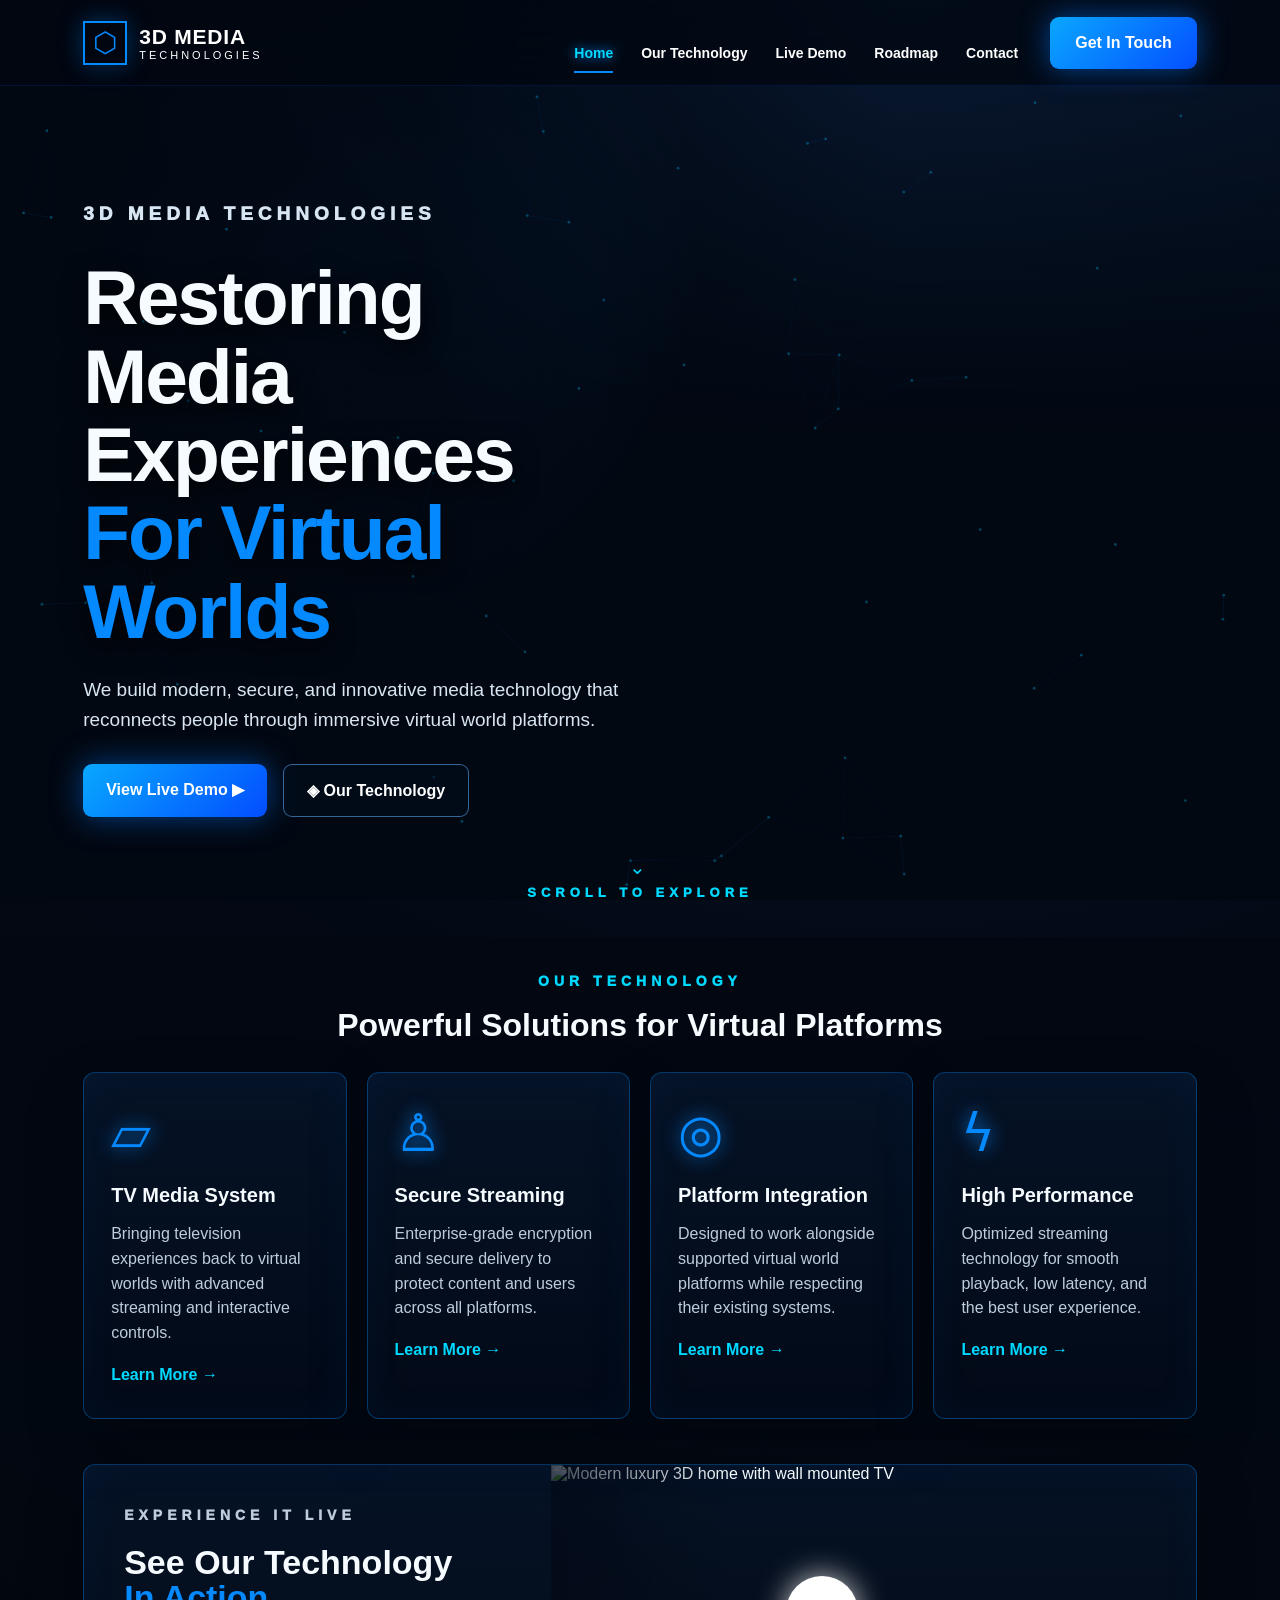
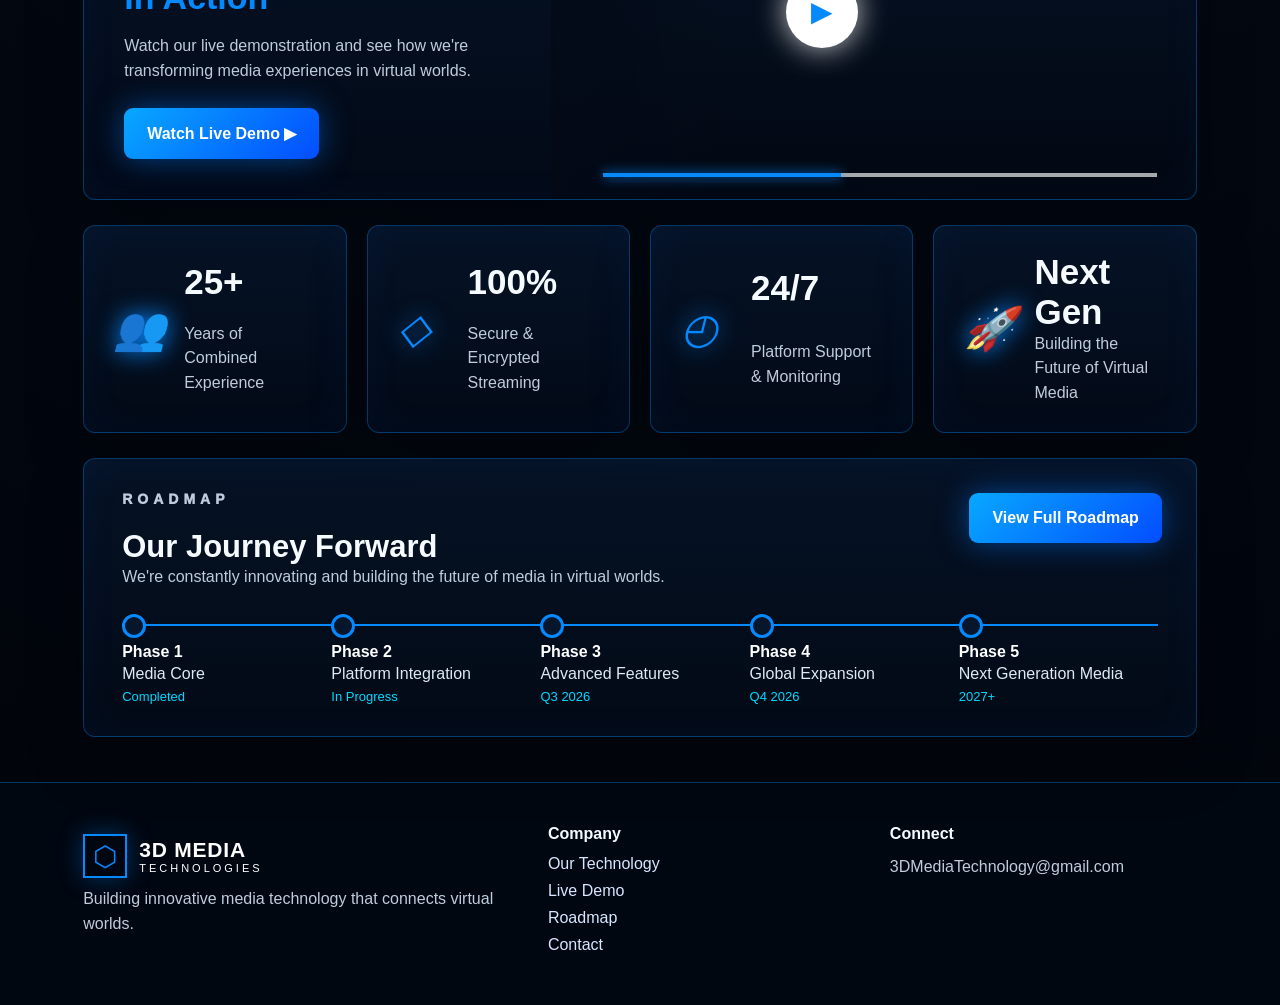
==== commit 22598111: "Add files via upload" ====
--- a/index.html
+++ b/index.html
@@ -1,68 +1 @@
-<!DOCTYPE html>
-<html lang="en">
-<head>
-  <meta charset="UTF-8" />
-  <meta name="viewport" content="width=device-width, initial-scale=1.0" />
-  <title>3D Media Technologies</title>
-  <link rel="stylesheet" href="style.css" />
-</head>
-<body>
-  <canvas id="networkCanvas"></canvas>
-  <div class="cursor-glow"></div>
-  <header class="navbar">
-    <a class="brand" href="index.html"><span class="logo-mark">3D</span><div><strong>3D Media</strong><small>Technologies</small></div></a>
-    <button class="menu-toggle" aria-label="Open menu">☰</button>
-    <nav>
-      <a class="active" href="index.html">Home</a><a href="technology.html">Our Technology</a><a href="demo.html">Live Demo</a><a href="roadmap.html">Roadmap</a><a href="contact.html">Contact</a>
-    </nav>
-    <a class="nav-btn" href="contact.html">Get In Touch</a>
-  </header>
-
-  <main>
-    <section class="hero blueprint-hero">
-      <div class="hero-content reveal">
-        <p class="eyebrow">3D MEDIA TECHNOLOGIES</p>
-        <h1>Restoring Media Experiences <span>For Virtual Worlds</span></h1>
-        <p class="hero-text">We build modern, secure, and innovative media technology that reconnects people through immersive virtual world platforms.</p>
-        <div class="hero-buttons"><a class="primary-btn" href="demo.html">View Live Demo ▶</a><a class="secondary-btn" href="technology.html">⌬ Our Technology</a></div>
-      </div>
-      <div class="scroll-cue">⌄<span>SCROLL TO EXPLORE</span></div>
-    </section>
-
-    <section class="cards-section">
-      <div class="section-title reveal"><p>OUR TECHNOLOGY</p><h2>Powerful Solutions for Virtual Platforms</h2></div>
-      <div class="cards">
-        <article class="card reveal"><div class="line-icon">▱</div><h3>TV Media System</h3><p>Bringing television experiences back to virtual worlds with advanced streaming and interactive controls.</p><a href="technology.html">Learn More →</a></article>
-        <article class="card reveal delay-1"><div class="line-icon">♙</div><h3>Secure Streaming</h3><p>Enterprise-grade encryption and secure delivery to protect content and users across all platforms.</p><a href="technology.html">Learn More →</a></article>
-        <article class="card reveal delay-2"><div class="line-icon">◎</div><h3>Platform Integration</h3><p>Designed to work alongside supported virtual world platforms while respecting their existing systems.</p><a href="technology.html">Learn More →</a></article>
-        <article class="card reveal delay-3"><div class="line-icon">ϟ</div><h3>High Performance</h3><p>Optimized streaming technology for smooth playback, low latency, and the best user experience.</p><a href="technology.html">Learn More →</a></article>
-      </div>
-    </section>
-
-    <section class="demo-showcase reveal">
-      <div class="showcase-copy">
-        <p class="eyebrow">EXPERIENCE IT LIVE</p>
-        <h2>See Our Technology <span>In Action</span></h2>
-        <p>Watch our live demonstration and see how we're transforming media experiences in virtual worlds.</p>
-        <a class="primary-btn" href="demo.html">Watch Live Demo ▶</a>
-      </div>
-      <div class="tv-photo" role="img" aria-label="Modern 3D home with a large television media interface"><div class="play-button">▶</div><div class="video-bar"></div></div>
-    </section>
-
-    <section class="stats-section">
-      <div class="stat-card reveal"><div>☷</div><h3>25+</h3><p>Years of Combined Experience</p></div>
-      <div class="stat-card reveal delay-1"><div>◇</div><h3>100%</h3><p>Secure & Encrypted Streaming</p></div>
-      <div class="stat-card reveal delay-2"><div>◷</div><h3>24/7</h3><p>Platform Support & Monitoring</p></div>
-      <div class="stat-card reveal delay-3"><div>♢</div><h3>Next Gen</h3><p>Building the Future of Virtual Media</p></div>
-    </section>
-
-    <section class="roadmap-panel reveal">
-      <div class="roadmap-head"><div><p class="eyebrow">ROADMAP</p><h2>Our Journey Forward</h2><p>We're constantly innovating and building the future of media in virtual worlds.</p></div><a class="primary-btn small" href="roadmap.html">View Full Roadmap</a></div>
-      <div class="mini-timeline"><span><b>Phase 1</b>Media Core<em>Completed</em></span><span><b>Phase 2</b>Platform Integration<em>In Progress</em></span><span><b>Phase 3</b>Advanced Features<em>Q3 2026</em></span><span><b>Phase 4</b>Global Expansion<em>Q4 2026</em></span><span><b>Phase 5</b>Next Generation Media<em>2027+</em></span></div>
-    </section>
-  </main>
-
-  <footer class="footer"><div><h3>3D Media Technologies</h3><p>Building innovative media technology that connects virtual worlds.</p></div><div class="footer-links"><a href="index.html">Home</a><a href="technology.html">Technology</a><a href="demo.html">Demo</a><a href="roadmap.html">Roadmap</a><a href="contact.html">Contact</a></div><p>© 2026 3D Media Technologies. All rights reserved.</p></footer>
-  <script src="script.js"></script>
-</body>
-</html>
+<!DOCTYPE html><html lang="en"><head><meta charset="UTF-8"><meta name="viewport" content="width=device-width,initial-scale=1.0"><title>3D Media Technologies</title><link rel="stylesheet" href="style.css"></head><body><canvas id="networkCanvas"></canvas><header class="navbar"><a class="brand" href="index.html"><span class="mark">⬡</span><span><b>3D MEDIA</b><small>TECHNOLOGIES</small></span></a><button class="menu-toggle">☰</button><nav><a class="active" href="index.html">Home</a><a href="technology.html">Our Technology</a><a href="demo.html">Live Demo</a><a href="roadmap.html">Roadmap</a><a href="contact.html">Contact</a></nav><a class="touch" href="contact.html">Get In Touch</a></header><main><section class="hero"><div class="hero-copy reveal"><p class="eyebrow">3D MEDIA TECHNOLOGIES</p><h1>Restoring Media Experiences <span>For Virtual Worlds</span></h1><p>We build modern, secure, and innovative media technology that reconnects people through immersive virtual world platforms.</p><div class="actions"><a class="btn primary" href="demo.html">View Live Demo ▶</a><a class="btn ghost" href="technology.html">◈ Our Technology</a></div></div><div class="globe-photo" aria-label="glowing technology globe"></div><div class="scroll">⌄<br><span>SCROLL TO EXPLORE</span></div></section><section class="tech-block"><p class="eyebrow center">OUR TECHNOLOGY</p><h2>Powerful Solutions for Virtual Platforms</h2><div class="cards"><article><i>▱</i><h3>TV Media System</h3><p>Bringing television experiences back to virtual worlds with advanced streaming and interactive controls.</p><a href="technology.html">Learn More →</a></article><article><i>♙</i><h3>Secure Streaming</h3><p>Enterprise-grade encryption and secure delivery to protect content and users across all platforms.</p><a href="technology.html">Learn More →</a></article><article><i>◎</i><h3>Platform Integration</h3><p>Designed to work alongside supported virtual world platforms while respecting their existing systems.</p><a href="technology.html">Learn More →</a></article><article><i>ϟ</i><h3>High Performance</h3><p>Optimized streaming technology for smooth playback, low latency, and the best user experience.</p><a href="technology.html">Learn More →</a></article></div></section><section class="tv-showcase"><div class="show-copy"><p class="eyebrow">EXPERIENCE IT LIVE</p><h2>See Our Technology <span>In Action</span></h2><p>Watch our live demonstration and see how we're transforming media experiences in virtual worlds.</p><a class="btn primary" href="demo.html">Watch Live Demo ▶</a></div><div class="room-image"><img src="assets/modern-tv-room.jpg" alt="Modern luxury 3D home with wall mounted TV"><button class="play">▶</button><div class="bar"><span></span></div></div></section><section class="stats"><article><i>👥</i><h3>25+</h3><p>Years of Combined Experience</p></article><article><i>◇</i><h3>100%</h3><p>Secure & Encrypted Streaming</p></article><article><i>◴</i><h3>24/7</h3><p>Platform Support & Monitoring</p></article><article><i>🚀</i><h3>Next Gen</h3><p>Building the Future of Virtual Media</p></article></section><section class="road-panel"><div><p class="eyebrow">ROADMAP</p><h2>Our Journey Forward</h2><p>We're constantly innovating and building the future of media in virtual worlds.</p></div><a class="btn primary" href="roadmap.html">View Full Roadmap</a><div class="timeline"><span><b>Phase 1</b>Media Core<br><em>Completed</em></span><span><b>Phase 2</b>Platform Integration<br><em>In Progress</em></span><span><b>Phase 3</b>Advanced Features<br><em>Q3 2026</em></span><span><b>Phase 4</b>Global Expansion<br><em>Q4 2026</em></span><span><b>Phase 5</b>Next Generation Media<br><em>2027+</em></span></div></section></main><footer><div><a class="brand" href="index.html"><span class="mark">⬡</span><span><b>3D MEDIA</b><small>TECHNOLOGIES</small></span></a><p>Building innovative media technology that connects virtual worlds.</p></div><div><h4>Company</h4><a href="technology.html">Our Technology</a><a href="demo.html">Live Demo</a><a href="roadmap.html">Roadmap</a><a href="contact.html">Contact</a></div><div><h4>Connect</h4><p>3DMediaTechnology@gmail.com</p></div></footer><script src="script.js"></script></body></html>
--- a/style.css
+++ b/style.css
@@ -1 +1 @@
-*{margin:0;padding:0;box-sizing:border-box}:root{--blue:#0084ff;--cyan:#00cfff;--deep:#020713;--panel:rgba(5,18,38,.72);--line:rgba(0,132,255,.36);--text:#f6fbff;--muted:#b9c9da}html{scroll-behavior:smooth}body{font-family:Inter,Arial,sans-serif;background:#020713;color:var(--text);overflow-x:hidden}body:before{content:"";position:fixed;inset:0;z-index:-4;background:radial-gradient(circle at 80% 8%,rgba(0,132,255,.26),transparent 24%),linear-gradient(180deg,#030916,#020713 55%,#01040b)}#networkCanvas{position:fixed;inset:0;width:100%;height:100%;z-index:-2;opacity:.55}.cursor-glow{position:fixed;width:280px;height:280px;border-radius:50%;background:radial-gradient(circle,rgba(0,132,255,.18),transparent 68%);pointer-events:none;transform:translate(-50%,-50%);z-index:0}.navbar{position:fixed;top:0;left:0;right:0;z-index:50;height:88px;padding:0 7%;display:flex;align-items:center;gap:28px;background:linear-gradient(180deg,rgba(1,5,14,.92),rgba(1,5,14,.55));backdrop-filter:blur(18px);border-bottom:1px solid rgba(0,132,255,.12)}.brand{display:flex;align-items:center;gap:13px;text-decoration:none;color:white;min-width:245px}.logo-mark{width:46px;height:46px;display:grid;place-items:center;border:2px solid var(--blue);color:var(--blue);font-weight:1000;clip-path:polygon(25% 3%,75% 3%,100% 50%,75% 97%,25% 97%,0 50%);filter:drop-shadow(0 0 12px var(--blue))}.brand strong{display:block;text-transform:uppercase;font-size:22px;letter-spacing:1px}.brand small{display:block;text-transform:uppercase;font-size:11px;letter-spacing:3px}.navbar nav{flex:1;display:flex;justify-content:center;gap:24px}.navbar nav a{color:white;text-decoration:none;font-weight:800;font-size:14px;padding:33px 0 16px;border-bottom:2px solid transparent}.navbar nav a:hover,.navbar nav a.active{color:#6cc7ff;border-color:var(--blue);text-shadow:0 0 14px var(--blue)}.nav-btn,.primary-btn,.secondary-btn{display:inline-flex;align-items:center;justify-content:center;gap:8px;text-decoration:none;border-radius:8px;font-weight:900;transition:.25s}.nav-btn,.primary-btn{background:linear-gradient(135deg,#1097ff,#005cff);color:#fff;box-shadow:0 0 30px rgba(0,106,255,.42)}.nav-btn{padding:16px 24px}.primary-btn{padding:16px 24px}.primary-btn.small{padding:13px 20px}.secondary-btn{color:white;border:1px solid rgba(76,176,255,.5);background:rgba(0,0,0,.28);padding:15px 24px}.primary-btn:hover,.secondary-btn:hover,.nav-btn:hover{transform:translateY(-3px);box-shadow:0 0 36px rgba(0,132,255,.68)}.menu-toggle{display:none;margin-left:auto;background:transparent;color:white;border:1px solid var(--line);padding:10px 13px;border-radius:10px;font-size:22px}.hero{position:relative;min-height:650px;padding:150px 7% 90px}.blueprint-hero{background:linear-gradient(90deg,rgba(1,5,14,.98) 0%,rgba(1,5,14,.78) 35%,rgba(1,5,14,.18) 65%),url('assets/globe-hero.jpg') center/cover no-repeat;border-bottom:1px solid rgba(0,132,255,.15)}.blueprint-hero:after{content:"";position:absolute;inset:0;background:radial-gradient(circle at 74% 33%,rgba(0,132,255,.17),transparent 25%),linear-gradient(180deg,transparent 72%,#020713 100%);pointer-events:none}.hero-content{position:relative;z-index:2;max-width:650px}.eyebrow{font-size:14px;letter-spacing:5px;color:var(--cyan);font-weight:1000;margin-bottom:17px}.hero h1{font-size:clamp(44px,6vw,76px);line-height:1.05;letter-spacing:-2px;margin-bottom:24px}.hero h1 span,.showcase-copy h2 span{display:block;color:var(--blue);text-shadow:0 0 22px rgba(0,132,255,.55)}.hero-text{font-size:19px;line-height:1.55;color:#d8e7f6;max-width:560px;margin-bottom:28px}.hero-buttons{display:flex;gap:18px;flex-wrap:wrap}.scroll-cue{position:absolute;z-index:3;left:50%;bottom:20px;transform:translateX(-50%);text-align:center;color:var(--cyan);font-weight:1000;font-size:22px}.scroll-cue span{display:block;margin-top:7px;font-size:12px;letter-spacing:6px}.cards-section{padding:60px 7% 25px}.section-title{text-align:center;margin-bottom:28px}.section-title p{color:var(--cyan);letter-spacing:4px;font-weight:1000;margin-bottom:8px}.section-title h2{font-size:32px}.cards{display:grid;grid-template-columns:repeat(4,1fr);gap:22px}.card,.stat-card,.roadmap-panel,.contact-box,.demo-panel,.timeline-card{background:linear-gradient(180deg,rgba(7,22,45,.82),rgba(2,9,20,.78));border:1px solid var(--line);border-radius:14px;box-shadow:0 18px 60px rgba(0,0,0,.35),inset 0 0 40px rgba(0,132,255,.04);transition:.25s;position:relative;overflow:hidden}.card:before,.stat-card:before,.roadmap-panel:before,.demo-panel:before,.contact-box:before,.timeline-card:before{content:"";position:absolute;inset:-1px;background:radial-gradient(circle at var(--mx,50%) var(--my,0%),rgba(0,132,255,.24),transparent 35%);opacity:0;transition:.25s}.card:hover,.stat-card:hover,.timeline-card:hover{transform:translateY(-7px);border-color:rgba(0,173,255,.85);box-shadow:0 0 35px rgba(0,132,255,.22)}.card:hover:before,.stat-card:hover:before,.roadmap-panel:hover:before,.demo-panel:hover:before,.contact-box:hover:before,.timeline-card:hover:before{opacity:1}.card>* ,.stat-card>* ,.roadmap-panel>* ,.demo-panel>* ,.contact-box>* ,.timeline-card>*{position:relative}.card{padding:30px 26px;min-height:250px}.line-icon{font-size:42px;color:var(--blue);text-shadow:0 0 20px var(--blue);margin-bottom:22px}.card h3{font-size:20px;margin-bottom:15px}.card p{color:#cad8e6;line-height:1.55}.card a{display:inline-block;margin-top:24px;color:#17a8ff;text-decoration:none;font-weight:900}.demo-showcase{margin:0 7% 24px;display:grid;grid-template-columns:.44fr .56fr;min-height:310px;border:1px solid var(--line);border-radius:14px;overflow:hidden;background:linear-gradient(90deg,rgba(4,16,35,.96),rgba(4,16,35,.5));box-shadow:0 22px 70px rgba(0,0,0,.42)}.showcase-copy{padding:40px}.showcase-copy h2{font-size:34px;line-height:1.05;margin-bottom:20px}.showcase-copy p:not(.eyebrow){color:#c7d6e7;line-height:1.55;margin-bottom:24px}.tv-photo{position:relative;min-height:330px;background:linear-gradient(90deg,rgba(2,7,19,.28),transparent 25%),url('assets/modern-tv-room.jpg') center/cover no-repeat}.play-button{position:absolute;left:50%;top:50%;transform:translate(-50%,-50%);width:72px;height:72px;border-radius:50%;display:grid;place-items:center;background:#fff;color:var(--blue);font-size:30px;box-shadow:0 0 40px rgba(0,132,255,.7)}.video-bar{position:absolute;left:7%;right:7%;bottom:24px;height:4px;background:linear-gradient(90deg,#fff 0 10%,var(--blue) 10% 56%,rgba(255,255,255,.25) 56%)}.stats-section{padding:0 7% 24px;display:grid;grid-template-columns:repeat(4,1fr);gap:22px}.stat-card{padding:24px 26px;display:grid;grid-template-columns:56px 1fr;align-items:center;gap:14px}.stat-card div{font-size:38px;color:var(--blue);text-shadow:0 0 18px var(--blue)}.stat-card h3{font-size:30px}.stat-card p{color:#d3e0ed;font-size:14px}.roadmap-panel{margin:0 7% 28px;padding:28px 32px}.roadmap-head{display:flex;justify-content:space-between;align-items:center;gap:24px}.roadmap-head h2{font-size:30px}.roadmap-head p:not(.eyebrow){color:#c4d1df}.mini-timeline{margin-top:30px;display:grid;grid-template-columns:repeat(5,1fr);gap:10px;position:relative}.mini-timeline:before{content:"";position:absolute;top:13px;left:5%;right:5%;height:2px;background:linear-gradient(90deg,transparent,var(--blue),transparent);box-shadow:0 0 20px var(--blue)}.mini-timeline span{position:relative;padding-top:34px;color:#dce9f5;font-size:14px}.mini-timeline span:before{content:"";position:absolute;top:4px;left:0;width:18px;height:18px;border-radius:50%;border:3px solid var(--blue);background:#06162d;box-shadow:0 0 18px var(--blue)}.mini-timeline b,.mini-timeline em{display:block}.mini-timeline em{color:#1da7ff;font-style:normal;font-size:13px;margin-top:4px}.page-hero{padding:150px 7% 70px;text-align:center;min-height:430px;background:linear-gradient(180deg,rgba(0,0,0,.2),rgba(0,0,0,.65)),url('assets/globe-hero.jpg') center/cover no-repeat;border-bottom:1px solid rgba(0,132,255,.18)}.page-hero h1{font-size:clamp(40px,6vw,72px);line-height:1.04;max-width:900px;margin:0 auto 20px}.page-hero p.hero-text{margin:auto;max-width:780px}.feature-grid{display:grid;grid-template-columns:repeat(2,1fr);max-width:1080px;margin:auto}.demo-panel,.contact-box{max-width:960px;margin:40px auto 80px;padding:36px;text-align:center}.player{display:flex;gap:12px;justify-content:center;flex-wrap:wrap;margin:26px 0}input{width:520px;max-width:100%;padding:16px;border-radius:10px;border:1px solid var(--line);background:rgba(255,255,255,.92);font-size:16px}button{padding:16px 24px;border:0;border-radius:10px;background:linear-gradient(135deg,#1097ff,#005cff);color:white;font-weight:900;cursor:pointer}.video-shell{min-height:360px;border:1px solid var(--line);border-radius:14px;background:rgba(0,0,0,.28);display:grid;place-items:center;overflow:hidden}.empty-player{text-align:center;color:#c8d8e7}.empty-player .play-circle{width:90px;height:90px;border-radius:50%;display:grid;place-items:center;background:#fff;color:var(--blue);font-size:35px;margin:0 auto 14px}iframe{width:min(850px,100%);aspect-ratio:16/9;border:0}.roadmap-wrap{padding:50px 7% 90px;display:grid;grid-template-columns:repeat(4,1fr);gap:22px}.timeline-card{padding:28px}.timeline-card span{display:grid;place-items:center;width:48px;height:48px;border-radius:50%;background:var(--blue);font-weight:1000;margin-bottom:20px;box-shadow:0 0 22px var(--blue)}.timeline-card h3{margin-bottom:12px}.timeline-card p{color:#cbd9e6;line-height:1.55}.contact-layout{padding:60px 7% 90px;display:grid;grid-template-columns:1fr .8fr;gap:28px;align-items:center}.contact-box{margin:0;text-align:left}.contact-box p{font-size:20px;margin:12px 0 22px;color:#cfe0ed}.footer{padding:42px 7%;border-top:1px solid rgba(0,132,255,.2);display:flex;justify-content:space-between;gap:22px;flex-wrap:wrap;background:#020611}.footer h3{color:white}.footer p{color:#8ca1b5;max-width:310px}.footer-links{display:flex;gap:18px;flex-wrap:wrap}.footer a{color:#dcecff;text-decoration:none;font-weight:800}.reveal{opacity:0;transform:translateY(22px);transition:.7s}.reveal.show{opacity:1;transform:none}.delay-1{transition-delay:.12s}.delay-2{transition-delay:.22s}.delay-3{transition-delay:.32s}@media(max-width:1050px){.navbar{height:auto;min-height:78px;align-items:flex-start;padding:16px 5%;flex-wrap:wrap}.menu-toggle{display:block}.nav-btn{display:none}.navbar nav{display:none;width:100%;flex-direction:column;gap:0}.navbar.open nav{display:flex}.navbar nav a{padding:14px;text-align:center}.cards,.stats-section,.roadmap-wrap,.mini-timeline,.feature-grid,.contact-layout,.demo-showcase{grid-template-columns:1fr 1fr}.demo-showcase{grid-template-columns:1fr}.hero{padding-top:130px}.blueprint-hero{background-position:center}.mini-timeline:before{display:none}}@media(max-width:720px){.brand{min-width:0}.brand strong{font-size:17px}.brand small{font-size:9px}.logo-mark{width:39px;height:39px}.hero{min-height:720px;padding:130px 22px 70px}.hero h1{font-size:46px}.cards-section,.stats-section,.roadmap-wrap,.contact-layout{padding-left:22px;padding-right:22px}.cards,.stats-section,.roadmap-wrap,.mini-timeline,.feature-grid,.contact-layout{grid-template-columns:1fr}.demo-showcase,.roadmap-panel{margin-left:22px;margin-right:22px}.showcase-copy{padding:28px}.tv-photo{min-height:260px}.roadmap-head{display:block}.roadmap-head .primary-btn{margin-top:20px}.footer{padding:36px 22px}.cursor-glow{display:none}}
+*{box-sizing:border-box;margin:0;padding:0}:root{--bg:#020812;--blue:#0589ff;--cyan:#00d9ff;--text:#f5fbff;--muted:#a9c0d7;--card:rgba(4,15,32,.78);--line:rgba(0,145,255,.35)}body{font-family:Inter,Arial,sans-serif;background:radial-gradient(circle at 70% 0,#0b1e3c 0,#030914 38%,#01040a 100%);color:var(--text);overflow-x:hidden}body:before{content:"";position:fixed;inset:0;z-index:-3;background:url('assets/globe-network.jpg') top right/70vw auto no-repeat;opacity:.95}body:after{content:"";position:fixed;inset:0;z-index:-2;background:linear-gradient(90deg,#020812 0%,rgba(2,8,18,.88) 33%,rgba(2,8,18,.15) 70%),radial-gradient(circle at 25% 28%,rgba(0,132,255,.22),transparent 33%),linear-gradient(180deg,transparent 0,#020812 48%,#020812 100%)}#networkCanvas{position:fixed;inset:0;z-index:-1;width:100%;height:100%;opacity:.42}.navbar{height:86px;display:flex;align-items:center;gap:32px;padding:0 6.5%;position:sticky;top:0;z-index:10;background:rgba(2,7,16,.76);backdrop-filter:blur(22px);border-bottom:1px solid rgba(0,98,255,.15)}.brand{display:flex;align-items:center;gap:12px;color:white;text-decoration:none;min-width:max-content}.mark{width:44px;height:44px;display:grid;place-items:center;border:2px solid var(--blue);color:var(--blue);font-size:28px;box-shadow:0 0 25px rgba(0,136,255,.35)}.brand b{display:block;font-size:21px;letter-spacing:.8px}.brand small{display:block;font-size:11px;letter-spacing:3px}nav{display:flex;align-items:center;gap:28px;margin-left:auto}nav a{color:#fff;text-decoration:none;font-weight:800;font-size:14px;padding:32px 0 10px;border-bottom:2px solid transparent}nav a:hover,nav a.active{color:var(--cyan);border-bottom-color:var(--blue);text-shadow:0 0 12px var(--blue)}.touch,.btn{border-radius:9px;text-decoration:none;font-weight:900}.touch{background:linear-gradient(135deg,#0aa7ff,#044fff);padding:17px 25px;color:white;box-shadow:0 0 28px rgba(0,119,255,.55)}.menu-toggle{display:none}.hero{min-height:610px;position:relative;padding:88px 6.5% 120px}.hero-copy{max-width:555px}.eyebrow{color:var(--cyan);font-size:14px;letter-spacing:5px;font-weight:1000;margin-bottom:18px}.center{text-align:center}.hero h1{font-size:clamp(54px,6vw,86px);line-height:1.02;letter-spacing:-2px;text-shadow:0 8px 26px #000}.hero h1 span,.show-copy h2 span{display:block;color:var(--blue)}.hero p{font-size:19px;line-height:1.55;color:#d8e5f2;margin:25px 0 30px}.actions{display:flex;gap:16px;flex-wrap:wrap}.btn{display:inline-block;padding:16px 23px;color:white}.primary{background:linear-gradient(135deg,#08a8ff,#034dff);box-shadow:0 0 30px rgba(0,119,255,.5)}.ghost{border:1px solid rgba(93,177,255,.55);background:rgba(2,14,30,.58)}.globe-photo{position:absolute;right:0;top:40px;width:62%;height:430px;background:url('assets/globe-network.jpg') center/cover no-repeat;filter:drop-shadow(0 0 35px rgba(0,145,255,.55));mask-image:linear-gradient(90deg,transparent 0%,#000 18%,#000 100%);pointer-events:none}.scroll{position:absolute;bottom:35px;left:50%;transform:translateX(-50%);text-align:center;color:var(--cyan);letter-spacing:5px;font-size:20px}.scroll span{font-size:13px;font-weight:1000}.tech-block{padding:36px 6.5% 20px;background:linear-gradient(180deg,rgba(2,8,18,.92),#020812)}.tech-block h2{text-align:center;font-size:32px;margin-bottom:28px}.cards{display:grid;grid-template-columns:repeat(4,1fr);gap:20px}.cards article,.stats article,.road-panel,.tv-showcase{background:linear-gradient(180deg,rgba(7,22,44,.78),rgba(3,11,25,.78));border:1px solid var(--line);box-shadow:inset 0 0 40px rgba(0,119,255,.05),0 25px 60px rgba(0,0,0,.22);border-radius:12px}.cards article{padding:34px 27px;min-height:260px}.cards i{display:block;color:var(--blue);font-style:normal;font-size:52px;line-height:1;margin-bottom:25px;text-shadow:0 0 18px var(--blue)}.cards h3{font-size:20px;margin-bottom:15px}.cards p,.show-copy p,.stats p,.road-panel p,footer p{color:#bfccdc;line-height:1.55}.cards a{display:inline-block;margin-top:20px;color:var(--cyan);text-decoration:none;font-weight:900}.tv-showcase{margin:25px 6.5%;display:grid;grid-template-columns:.42fr .58fr;min-height:305px;overflow:hidden}.show-copy{padding:40px}.show-copy h2{font-size:34px;line-height:1.05;margin-bottom:18px}.show-copy .btn{margin-top:24px}.room-image{position:relative;min-height:305px;overflow:hidden}.room-image img{width:100%;height:100%;object-fit:cover;display:block}.room-image:after{content:"";position:absolute;inset:0;background:linear-gradient(90deg,rgba(3,10,23,.72),transparent 28%),linear-gradient(0deg,rgba(0,0,0,.2),transparent)}.play{position:absolute;left:42%;top:44%;transform:translate(-50%,-50%);z-index:2;width:72px;height:72px;border-radius:50%;border:0;background:#fff;color:var(--blue);font-size:28px;box-shadow:0 0 30px rgba(255,255,255,.8)}.bar{position:absolute;z-index:3;left:8%;right:6%;bottom:22px;height:4px;background:rgba(255,255,255,.65)}.bar span{display:block;width:43%;height:100%;background:var(--blue);box-shadow:0 0 12px var(--blue)}.stats{padding:0 6.5% 25px;display:grid;grid-template-columns:repeat(4,1fr);gap:20px}.stats article{padding:26px 30px;display:grid;grid-template-columns:70px 1fr;align-items:center}.stats i{grid-row:1/3;font-size:42px;color:var(--blue);filter:drop-shadow(0 0 12px var(--blue))}.stats h3{font-size:35px}.road-panel{margin:0 6.5% 45px;padding:30px 38px;position:relative}.road-panel>.btn{position:absolute;right:34px;top:34px}.road-panel h2{font-size:31px}.timeline{margin-top:35px;display:grid;grid-template-columns:repeat(5,1fr);gap:10px;border-top:2px solid var(--blue);padding-top:15px}.timeline span{position:relative;color:#dce9f7;line-height:1.35}.timeline span:before{content:"";position:absolute;width:18px;height:18px;border:3px solid var(--blue);background:#07162b;border-radius:50%;top:-27px}.timeline b{display:block;color:white}.timeline em{color:var(--cyan);font-style:normal;font-size:13px}footer{padding:42px 6.5%;display:grid;grid-template-columns:1.4fr 1fr 1fr;gap:35px;background:rgba(2,8,18,.95);border-top:1px solid var(--line)}footer a{display:block;color:#d7e7ff;text-decoration:none;margin:9px 0}footer h4{margin-bottom:12px}.page-hero{padding:100px 6.5% 55px;text-align:center;min-height:360px}.page-hero h1{font-size:clamp(42px,6vw,72px);line-height:1}.inner{padding:30px 6.5% 75px}.demo-box{max-width:980px;margin:auto;padding:35px}.player{display:flex;gap:12px;margin:25px 0;justify-content:center;flex-wrap:wrap}.player input{min-width:min(600px,100%);padding:16px;border-radius:10px;border:1px solid var(--line);background:#fff}.video-shell{min-height:360px;border:1px solid var(--line);border-radius:14px;display:grid;place-items:center;background:#030a16}.contact-grid{display:grid;grid-template-columns:1fr 1fr;gap:24px;max-width:1000px;margin:auto}.reveal{opacity:0;transform:translateY(22px);transition:.7s}.reveal.show{opacity:1;transform:none}@media(max-width:950px){nav{display:none}.menu-toggle{display:block;margin-left:auto;background:transparent;border:1px solid var(--line);color:white;padding:10px;border-radius:8px}.navbar.open nav{display:flex;position:absolute;top:86px;left:0;right:0;flex-direction:column;background:#020812;padding:20px}.touch{display:none}.hero{padding-top:65px}.globe-photo{opacity:.55;width:100%;top:80px}.cards,.stats,.timeline,.tv-showcase,footer,.contact-grid{grid-template-columns:1fr}.stats article{grid-template-columns:60px 1fr}.road-panel>.btn{position:static;margin-top:18px}}@media(max-width:620px){.navbar{padding:0 20px}.brand b{font-size:16px}.hero,.tech-block,.inner,.page-hero{padding-left:20px;padding-right:20px}.hero h1{font-size:48px}.cards{grid-template-columns:1fr}.tv-showcase,.road-panel{margin-left:20px;margin-right:20px}.stats{padding-left:20px;padding-right:20px}.room-image{min-height:260px}}
